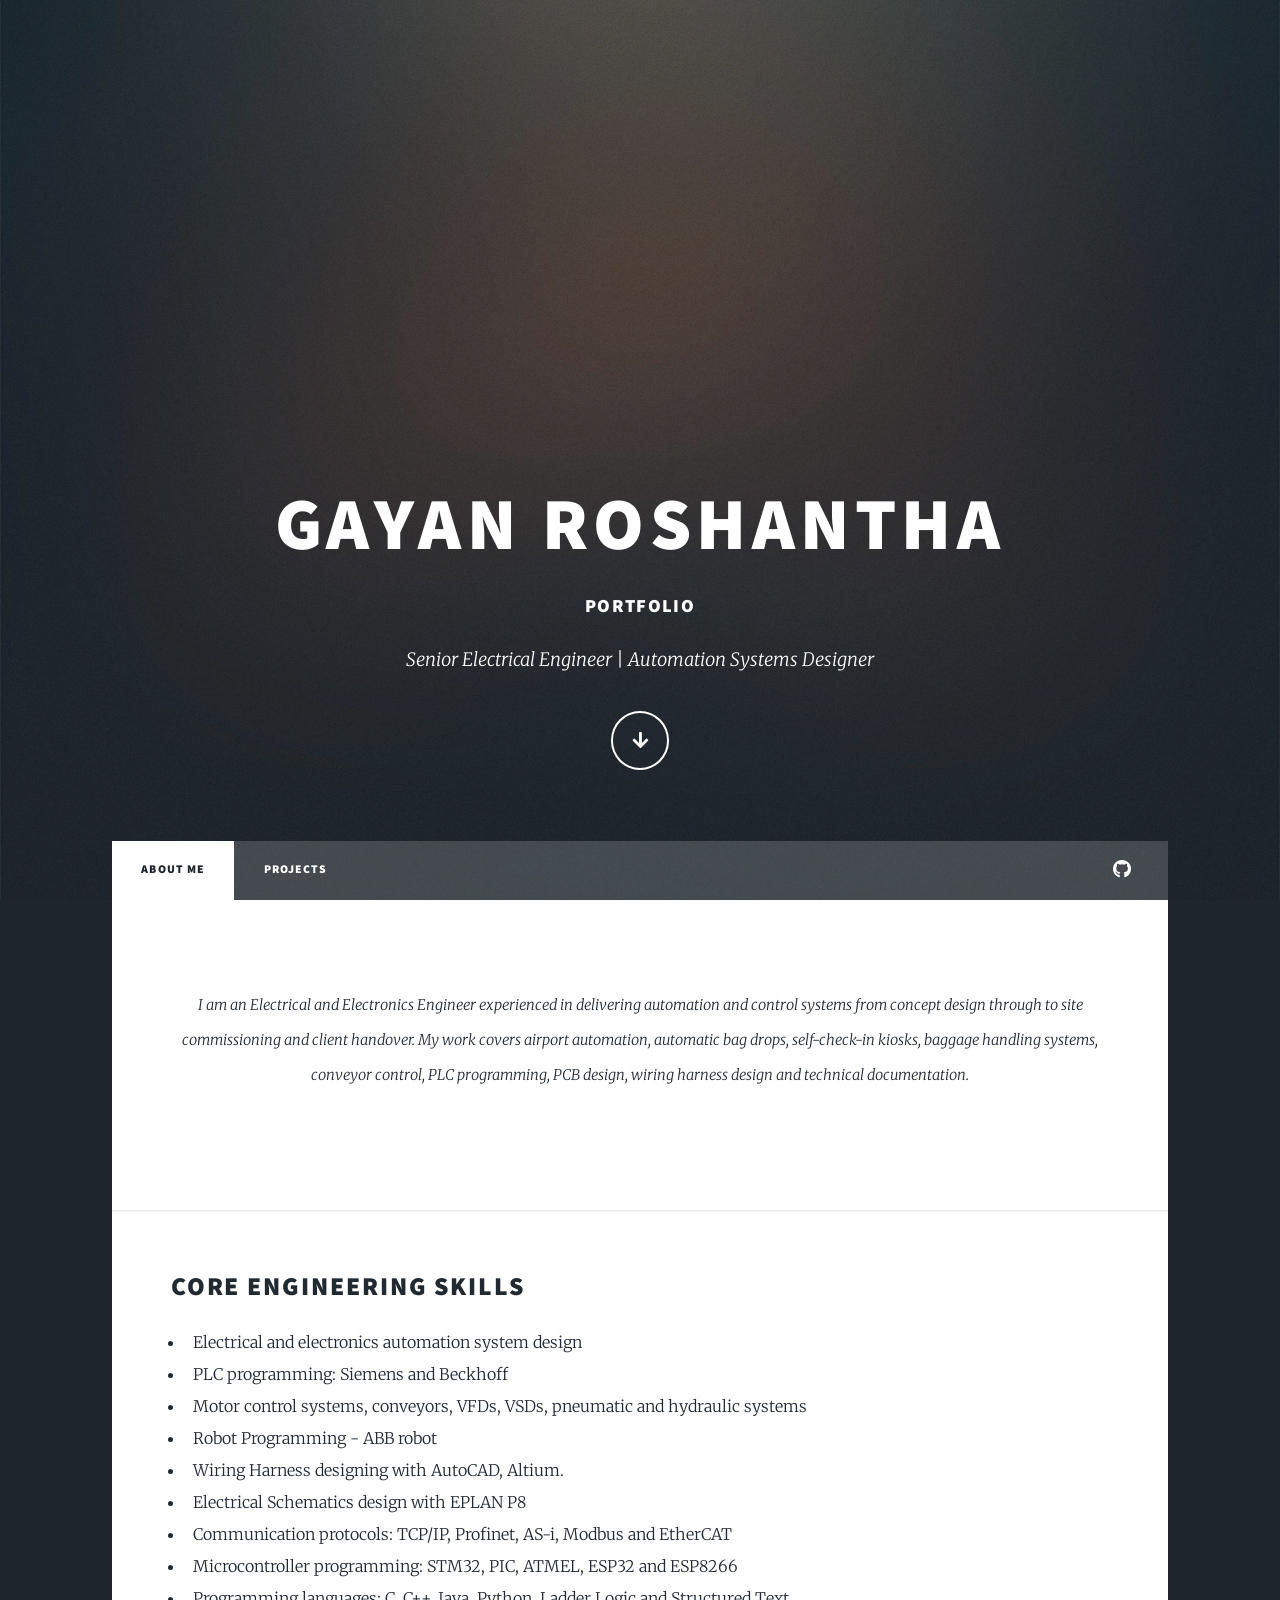
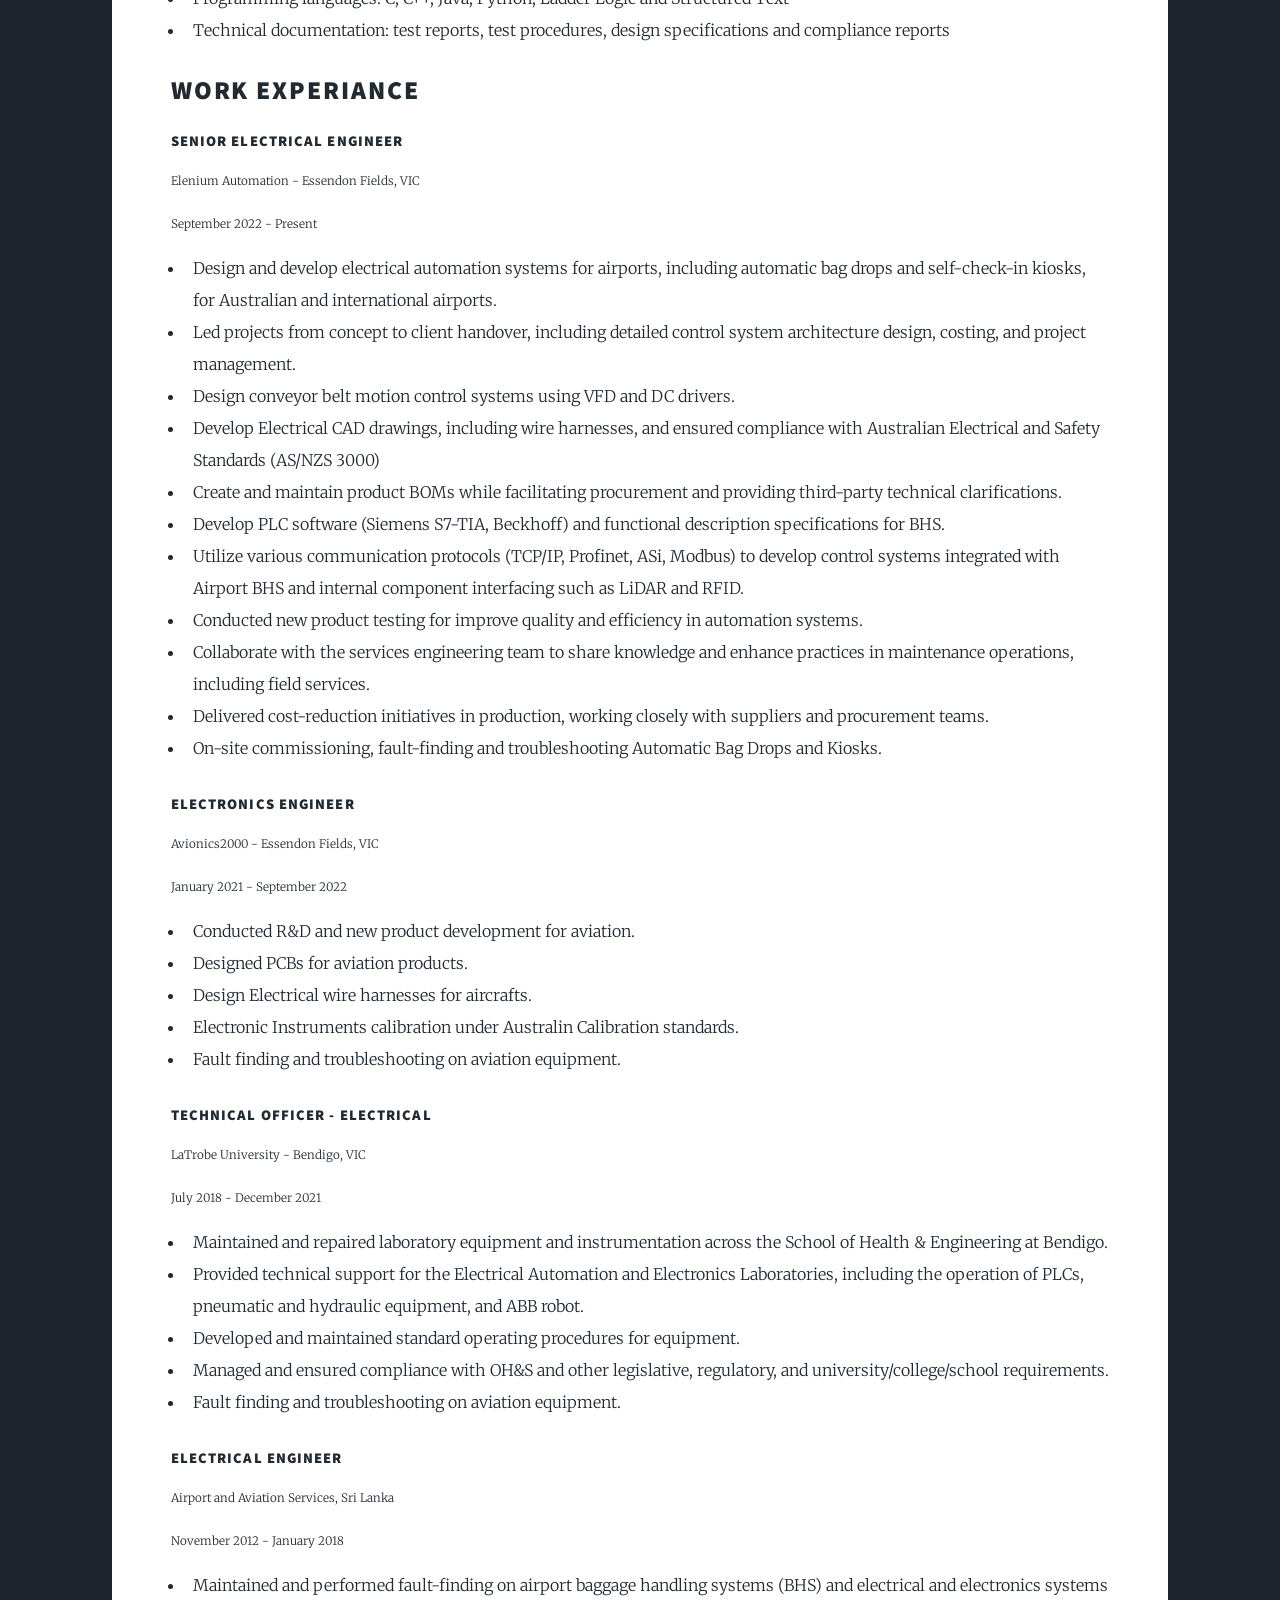
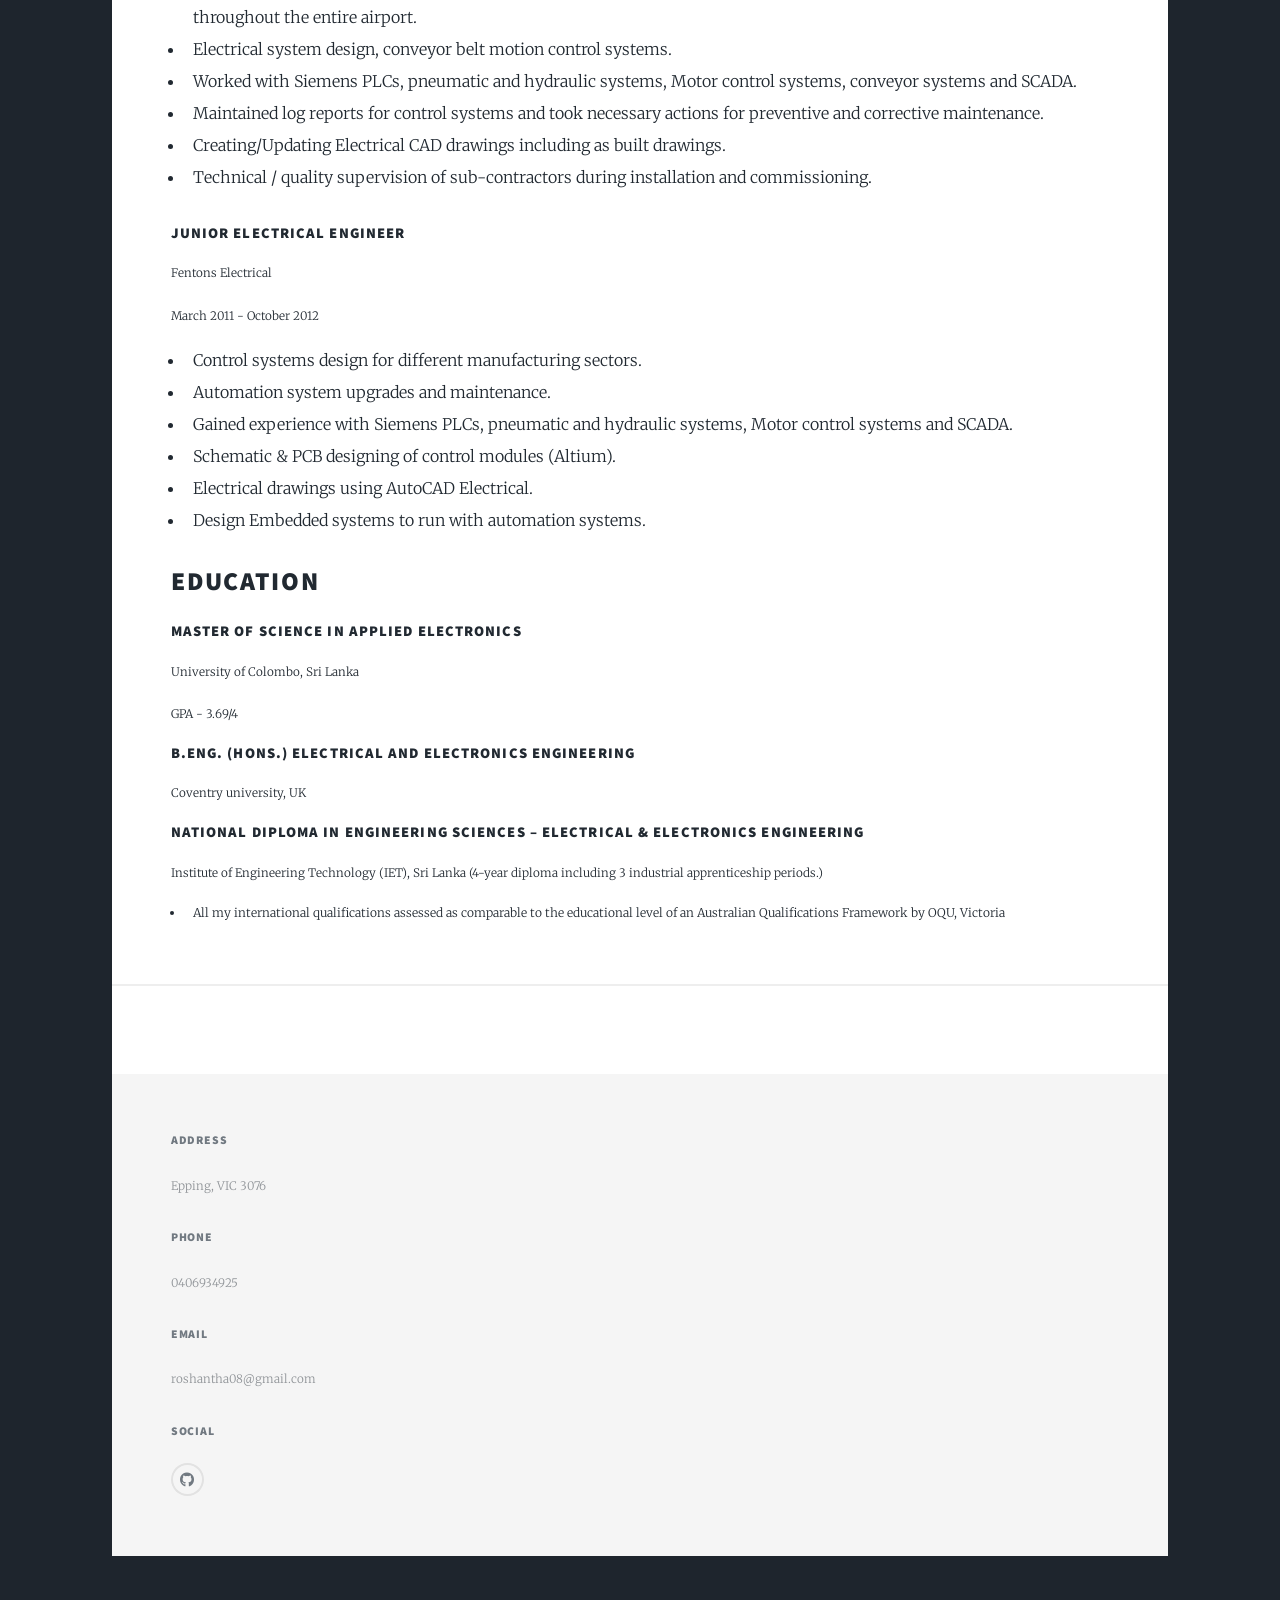
==== index.html @ f2b0acb2 "Update index.html" ====
<!DOCTYPE HTML>
<!--
	Massively by HTML5 UP
	html5up.net | @ajlkn
	Free for personal and commercial use under the CCA 3.0 license (html5up.net/license)
-->
<html>
	<head>
		<title>Gayan Roshantha - Profile</title>
		<meta charset="utf-8" />
		<meta name="viewport" content="width=device-width, initial-scale=1, user-scalable=no" />
		<link rel="stylesheet" href="assets/css/main.css" />
		<noscript><link rel="stylesheet" href="assets/css/noscript.css" /></noscript>
	</head>
	<body class="is-preload">

		<!-- Wrapper -->
			<div id="wrapper" class="fade-in">

				<!-- Intro -->
					<div id="intro">
						<h1>GAYAN ROSHANTHA<br /></h1>
						<h3>PORTFOLIO</h3>
						<p>Senior Electrical Engineer | Automation Systems Designer  </a></p>
						<ul class="actions">
							<li><a href="#header" class="button icon solid solo fa-arrow-down scrolly">Continue</a></li>
						</ul>
					</div>

				<!-- Header -->
					<header id="header">
						<a href="index.html" class="logo">PORTFOLIO</a>
					</header>

				<!-- Nav -->
					<nav id="nav">
						<ul class="links">
							<li class="active"><a href="index.html">ABOUT ME</a></li>
							<li><a href="projects.html">PROJECTS</a></li>
						</ul>
						<ul class="icons">
							<li><a href="#" class="icon brands fa-github"><span class="label">GitHub</span></a></li>
						</ul>
					</nav>

				<!-- Main -->
					<div id="main">

						<!-- Featured Post -->
							<article class="post featured">
								<header class="major">
									<p>I am an Electrical and Electronics Engineer experienced in delivering automation and control systems from concept design through to site commissioning and client handover. My work covers airport automation, automatic bag drops, self-check-in kiosks, baggage handling systems, conveyor control, PLC programming, PCB design, wiring harness design and technical documentation.
									</p>
								</header>
							</article>

						<!-- Posts -->
							<section class="main">
								<article>
									<header>
										<h2>Core Engineering Skills</h2>
									</header>
									<ul style="text-align: left; line-height: 2; font-size: 16px;">
										<li>Electrical and electronics automation system design</li>
										<li>PLC programming: Siemens and Beckhoff</li>
										<li>Motor control systems, conveyors, VFDs, VSDs, pneumatic and hydraulic systems</li>
										<li>Robot Programming - ABB robot</li>
										<li>Wiring Harness designing with AutoCAD, Altium.</li>
										<li>Electrical Schematics design with EPLAN P8</li>
										<li>Communication protocols: TCP/IP, Profinet, AS-i, Modbus and EtherCAT</li>
										<li>Microcontroller programming: STM32, PIC, ATMEL, ESP32 and ESP8266</li>
										<li>Programming languages: C, C++, Java, Python, Ladder Logic and Structured Text</li>
										<li>Technical documentation: test reports, test procedures, design specifications and compliance reports</li>
									</ul>
								</article>
								<header>
										<h2>Work Experiance<br />
										</a></h2>
								</header>
								<article>
									<header>
										<h4>Senior Electrical Engineer<br /></a></h4>
										<span class="date">Elenium Automation - Essendon Fields, VIC</span>
										<span class="date">September 2022 - Present</span>
									</header>
									<ul style="text-align: left; line-height: 2; font-size: 16px;">
										<li>Design and develop electrical automation systems for airports, including automatic bag drops and self-check-in kiosks, for Australian and international airports.</li>
										<li>Led projects from concept to client handover, including detailed control system architecture design, costing, and project management.</li>
										<li>Design conveyor belt motion control systems using VFD and DC drivers.</li>
										<li>Develop Electrical CAD drawings, including wire harnesses, and ensured compliance with Australian Electrical and Safety Standards (AS/NZS 3000)</li>
										<li>Create and maintain product BOMs while facilitating procurement and providing third-party technical clarifications.</li>
										<li>Develop PLC software (Siemens S7-TIA, Beckhoff) and functional description specifications for BHS.</li>
										<li>Utilize various communication protocols (TCP/IP, Profinet, ASi, Modbus) to develop control systems integrated with Airport BHS and internal component interfacing such as LiDAR and RFID.</li>
										<li>Conducted new product testing for improve quality and efficiency in automation systems.</li>
										<li>Collaborate with the services engineering team to share knowledge and enhance practices in maintenance operations, including field services.</li>
										<li>Delivered cost-reduction initiatives in production, working closely with suppliers and procurement teams.</li>
										<li>On-site commissioning, fault-finding and troubleshooting Automatic Bag Drops and Kiosks.</li>
									</ul>
								</article>
								<article>
									<header>
										<h4>Electronics Engineer<br /></a></h4>
										<span class="date">Avionics2000 - Essendon Fields, VIC</span>
										<span class="date">January 2021 - September 2022</span>
									</header>
									<ul style="text-align: left; line-height: 2; font-size: 16px;">
										<li>Conducted R&D and new product development for aviation.</li>
										<li>Designed PCBs for aviation products.</li>
										<li>Design Electrical wire harnesses for aircrafts.</li>
										<li>Electronic Instruments calibration under Australin Calibration standards.</li>
										<li>Fault finding and troubleshooting on aviation equipment.</li>
									</ul>
								</article>
								<article>
									<header>
										<h4>Technical Officer - Electrical<br /></a></h4>
										<span class="date">LaTrobe University - Bendigo, VIC</span>
										<span class="date">July 2018 - December 2021</span>
									</header>
									<ul style="text-align: left; line-height: 2; font-size: 16px;">
										<li>Maintained and repaired laboratory equipment and instrumentation across the School of Health & Engineering at Bendigo.</li>
										<li>Provided technical support for the Electrical Automation and Electronics Laboratories, including the operation of PLCs, pneumatic and hydraulic equipment, and ABB robot.</li>
										<li>Developed and maintained standard operating procedures for equipment.</li>
										<li>Managed and ensured compliance with OH&S and other legislative, regulatory, and university/college/school requirements.</li>
										<li>Fault finding and troubleshooting on aviation equipment.</li>
									</ul>
								</article>
								<article>
									<header>
										<h4>Electrical Engineer<br /></a></h4>
										<span class="date">Airport and Aviation Services, Sri Lanka</span>
										<span class="date">November 2012 - January 2018</span>
									</header>
									<ul style="text-align: left; line-height: 2; font-size: 16px;">
										<li>Maintained and performed fault-finding on airport baggage handling systems (BHS) and electrical and electronics systems throughout the entire airport.</li>
										<li>Electrical system design, conveyor belt motion control systems.</li>
										<li>Worked with Siemens PLCs, pneumatic and hydraulic systems, Motor control systems, conveyor systems and SCADA.</li>
										<li>Maintained log reports for control systems and took necessary actions for preventive and corrective maintenance.</li>
										<li>Creating/Updating Electrical CAD drawings including as built drawings.</li>
										<li>Technical / quality supervision of sub-contractors during installation and commissioning.</li>
									</ul>
								</article>
								<article>
									<header>
										<h4>Junior Electrical Engineer<br /></a></h4>
										<span class="date">Fentons Electrical</span>
										<span class="date">March 2011 - October 2012</span>
									</header>
									<ul style="text-align: left; line-height: 2; font-size: 16px;">
										<li>Control systems design for different manufacturing sectors.</li>
										<li>Automation system upgrades and maintenance.</li>
										<li>Gained experience with Siemens PLCs, pneumatic and hydraulic systems, Motor control systems and SCADA.</li>
										<li>Schematic & PCB designing of control modules (Altium).</li>
										<li>Electrical drawings using AutoCAD Electrical.</li>
										<li>Design Embedded systems to run with automation systems.</li>
									</ul>
								</article>
								<header>
										<h2>EDUCATION</h2>
								</header>
								<article>
									<header>
										<h4>Master of Science in Applied Electronics</h4>
										<span class="date">University of Colombo, Sri Lanka</span>
										<span class="date">GPA - 3.69/4</span>
									</header>
									<header>
										<h4>B.Eng. (Hons.) Electrical and Electronics Engineering</h4>
										<span class="date">Coventry university, UK</span>
									</header>
									<header>
										<h4>National Diploma in Engineering Sciences – Electrical & Electronics Engineering</h4>
										<span class="date">Institute of Engineering Technology (IET), Sri Lanka (4-year diploma including 3 industrial apprenticeship periods.)</span>
									</header>
									<ul style="text-align: left; line-height: 2; font-size: 12px;">
										<li>All my international qualifications assessed as comparable to the educational level of an Australian Qualifications Framework by OQU, Victoria</li>
									</ul>
							</section>

						<!-- Footer -->
							<footer>
							</footer>

					</div>

				<!-- Footer -->
					<footer id="footer">
						<section>
							<section>
								<h3>Address</h3>
								<p>Epping, VIC 3076</p>
							</section>
							<section>
								<h3>Phone</h3>
								<p>0406934925</a></p>
							</section>
							<section>
								<h3>Email</h3>
								<p>roshantha08@gmail.com</a></p>
							</section>
							<section>
								<h3>Social</h3>
								<ul class="icons alt">
									<li><a href="#" class="icon brands alt fa-github"><span class="label">GitHub</span></a></li>
								</ul>
							</section>
						</section>
					</footer>

				<!-- Copyright -->
					<div id="copyright">
						
					</div>

			</div>

		<!-- Scripts -->
			<script src="assets/js/jquery.min.js"></script>
			<script src="assets/js/jquery.scrollex.min.js"></script>
			<script src="assets/js/jquery.scrolly.min.js"></script>
			<script src="assets/js/browser.min.js"></script>
			<script src="assets/js/breakpoints.min.js"></script>
			<script src="assets/js/util.js"></script>
			<script src="assets/js/main.js"></script>

	</body>

</html>
---- assets/css/main.css ----
@import url(fontawesome-all.min.css);
@import url("https://fonts.googleapis.com/css?family=Merriweather:300,700,300italic,700italic|Source+Sans+Pro:900");

/*
	Massively by HTML5 UP
	html5up.net | @ajlkn
	Free for personal and commercial use under the CCA 3.0 license (html5up.net/license)
*/

html, body, div, span, applet, object,
iframe, h1, h2, h3, h4, h5, h6, p, blockquote,
pre, a, abbr, acronym, address, big, cite,
code, del, dfn, em, img, ins, kbd, q, s, samp,
small, strike, strong, sub, sup, tt, var, b,
u, i, center, dl, dt, dd, ol, ul, li, fieldset,
form, label, legend, table, caption, tbody,
tfoot, thead, tr, th, td, article, aside,
canvas, details, embed, figure, figcaption,
footer, header, hgroup, menu, nav, output, ruby,
section, summary, time, mark, audio, video {
	margin: 0;
	padding: 0;
	border: 0;
	font-size: 100%;
	font: inherit;
	vertical-align: baseline;}

article, aside, details, figcaption, figure,
footer, header, hgroup, menu, nav, section {
	display: block;}

body {
	line-height: 1;
}

ol, ul {
	list-style: none;
}

blockquote, q {
	quotes: none;
}

	blockquote:before, blockquote:after, q:before, q:after {
		content: '';
		content: none;
	}

table {
	border-collapse: collapse;
	border-spacing: 0;
}

body {
	-webkit-text-size-adjust: none;
}

mark {
	background-color: transparent;
	color: inherit;
}

input::-moz-focus-inner {
	border: 0;
	padding: 0;
}

input, select, textarea {
	-moz-appearance: none;
	-webkit-appearance: none;
	-ms-appearance: none;
	appearance: none;
}

/* Basic */

	@-ms-viewport {
		width: device-width;
	}

	body {
		-ms-overflow-style: scrollbar;
	}

	@media screen and (max-width: 480px) {

		html, body {
			min-width: 320px;
		}

	}

	html {
		box-sizing: border-box;
	}

	*, *:before, *:after {
		box-sizing: inherit;
	}

	body {
		background-color: #1e252d;
	}

		body.is-preload *, body.is-preload *:before, body.is-preload *:after {
			-moz-animation: none !important;
			-webkit-animation: none !important;
			-ms-animation: none !important;
			animation: none !important;
			-moz-transition: none !important;
			-webkit-transition: none !important;
			-ms-transition: none !important;
			transition: none !important;
		}

/* Type */

	html {
		font-size: 16pt;
	}

		@media screen and (max-width: 1680px) {

			html {
				font-size: 12pt;
			}

		}

		@media screen and (max-width: 1280px) {

			html {
				font-size: 11pt;
			}

		}

		@media screen and (max-width: 360px) {

			html {
				font-size: 10pt;
			}

		}

	body {
		color: #212931;
	}

	body, input, select, textarea {
		font-family: "Merriweather", Georgia, serif;
		font-weight: 300;
		font-size: 1rem;
		line-height: 2.375;
	}

	a {
		-moz-transition: color 0.2s ease-in-out, background-color 0.2s ease-in-out, border-color 0.2s ease-in-out, box-shadow 0.2s ease-in-out;
		-webkit-transition: color 0.2s ease-in-out, background-color 0.2s ease-in-out, border-color 0.2s ease-in-out, box-shadow 0.2s ease-in-out;
		-ms-transition: color 0.2s ease-in-out, background-color 0.2s ease-in-out, border-color 0.2s ease-in-out, box-shadow 0.2s ease-in-out;
		transition: color 0.2s ease-in-out, background-color 0.2s ease-in-out, border-color 0.2s ease-in-out, box-shadow 0.2s ease-in-out;
		border-bottom: dotted 1px;
		text-decoration: none;
	}

		a:hover {
			border-bottom-color: transparent;
		}

	strong, b {
		font-weight: 600;
	}

	em, i {
		font-style: italic;
	}

	p {
		text-align: justify;
		margin: 0 0 2rem 0;
	}

	h1, h2, h3, h4, h5, h6 {
		font-family: "Source Sans Pro", Helvetica, sans-serif;
		font-weight: 900;
		line-height: 1.5;
		letter-spacing: 0.075em;
		text-transform: uppercase;
		margin: 0 0 1rem 0;
	}

		h1 a, h2 a, h3 a, h4 a, h5 a, h6 a {
			border-bottom: 0;
			color: inherit;
			text-decoration: none;
		}

	h1 {
		font-size: 4rem;
		line-height: 1.1;
		margin: 0 0 2rem 0;
	}

	h2 {
		font-size: 1.75rem;
		line-height: 1.3;
		margin: 0 0 1.5rem 0;
	}

	h3 {
		font-size: 1.25rem;
		margin: 0 0 1.5rem 0;
	}

	h4 {
		font-size: 1rem;
	}

	h5 {
		font-size: 0.9rem;
	}

	h6 {
		font-size: 0.8rem;
	}

	sub {
		font-size: 0.8rem;
		position: relative;
		top: 0.5rem;
	}

	sup {
		font-size: 0.8rem;
		position: relative;
		top: -0.5rem;
	}

	blockquote {
		border-left: solid 4px;
		font-style: italic;
		margin: 0 0 2rem 0;
		padding: 0.5rem 0 0.5rem 2rem;
	}

	code {
		border: solid 2px;
		font-family: "Courier New", monospace;
		font-size: 0.9rem;
		margin: 0 0.25rem;
		padding: 0.25rem 0.65rem;
	}

	pre {
		-webkit-overflow-scrolling: touch;
		font-family: "Courier New", monospace;
		font-size: 0.9rem;
		margin: 0 0 2rem 0;
	}

		pre code {
			display: block;
			line-height: 1.75;
			padding: 1rem 1.5rem;
			overflow-x: auto;
		}

	hr {
		border: 0;
		border-bottom: solid 2px;
		margin: 3rem 0;
	}

		hr.major {
			margin: 5rem 0;
		}

	.align-left {
		text-align: left;
	}

	.align-center {
		text-align: center;
	}

	.align-right {
		text-align: right;
	}

	input, select, textarea {
		color: #212931;
	}

	a {
		color: #212931;
		border-bottom-color: rgba(33, 41, 49, 0.5);
	}

		a:hover {
			border-bottom-color: transparent;
			color: #18bfef !important;
		}

	strong, b {
		color: #212931;
	}

	h1, h2, h3, h4, h5, h6 {
		color: #212931;
	}

	blockquote {
		border-left-color: #eeeeee;
	}

	code {
		background: rgba(220, 220, 220, 0.25);
		border-color: #eeeeee;
	}

	hr {
		border-bottom-color: #eeeeee;
	}

/* Row */

	.row {
		display: flex;
		flex-wrap: wrap;
		box-sizing: border-box;
		align-items: stretch;
	}

		.row > * {
			box-sizing: border-box;
		}

		.row.gtr-uniform > * > :last-child {
			margin-bottom: 0;
		}

		.row.aln-left {
			justify-content: flex-start;
		}

		.row.aln-center {
			justify-content: center;
		}

		.row.aln-right {
			justify-content: flex-end;
		}

		.row.aln-top {
			align-items: flex-start;
		}

		.row.aln-middle {
			align-items: center;
		}

		.row.aln-bottom {
			align-items: flex-end;
		}

		.row > .imp {
			order: -1;
		}

		.row > .col-1 {
			width: 8.33333%;
		}

		.row > .off-1 {
			margin-left: 8.33333%;
		}

		.row > .col-2 {
			width: 16.66667%;
		}

		.row > .off-2 {
			margin-left: 16.66667%;
		}

		.row > .col-3 {
			width: 25%;
		}

		.row > .off-3 {
			margin-left: 25%;
		}

		.row > .col-4 {
			width: 33.33333%;
		}

		.row > .off-4 {
			margin-left: 33.33333%;
		}

		.row > .col-5 {
			width: 41.66667%;
		}

		.row > .off-5 {
			margin-left: 41.66667%;
		}

		.row > .col-6 {
			width: 50%;
		}

		.row > .off-6 {
			margin-left: 50%;
		}

		.row > .col-7 {
			width: 58.33333%;
		}

		.row > .off-7 {
			margin-left: 58.33333%;
		}

		.row > .col-8 {
			width: 66.66667%;
		}

		.row > .off-8 {
			margin-left: 66.66667%;
		}

		.row > .col-9 {
			width: 75%;
		}

		.row > .off-9 {
			margin-left: 75%;
		}

		.row > .col-10 {
			width: 83.33333%;
		}

		.row > .off-10 {
			margin-left: 83.33333%;
		}

		.row > .col-11 {
			width: 91.66667%;
		}

		.row > .off-11 {
			margin-left: 91.66667%;
		}

		.row > .col-12 {
			width: 100%;
		}

		.row > .off-12 {
			margin-left: 100%;
		}

		.row.gtr-0 {
			margin-top: 0;
			margin-left: 0rem;
		}

			.row.gtr-0 > * {
				padding: 0 0 0 0rem;
			}

			.row.gtr-0.gtr-uniform {
				margin-top: 0rem;
			}

				.row.gtr-0.gtr-uniform > * {
					padding-top: 0rem;
				}

		.row.gtr-25 {
			margin-top: 0;
			margin-left: -0.375rem;
		}

			.row.gtr-25 > * {
				padding: 0 0 0 0.375rem;
			}

			.row.gtr-25.gtr-uniform {
				margin-top: -0.375rem;
			}

				.row.gtr-25.gtr-uniform > * {
					padding-top: 0.375rem;
				}

		.row.gtr-50 {
			margin-top: 0;
			margin-left: -0.75rem;
		}

			.row.gtr-50 > * {
				padding: 0 0 0 0.75rem;
			}

			.row.gtr-50.gtr-uniform {
				margin-top: -0.75rem;
			}

				.row.gtr-50.gtr-uniform > * {
					padding-top: 0.75rem;
				}

		.row {
			margin-top: 0;
			margin-left: -1.5rem;
		}

			.row > * {
				padding: 0 0 0 1.5rem;
			}

			.row.gtr-uniform {
				margin-top: -1.5rem;
			}

				.row.gtr-uniform > * {
					padding-top: 1.5rem;
				}

		.row.gtr-150 {
			margin-top: 0;
			margin-left: -2.25rem;
		}

			.row.gtr-150 > * {
				padding: 0 0 0 2.25rem;
			}

			.row.gtr-150.gtr-uniform {
				margin-top: -2.25rem;
			}

				.row.gtr-150.gtr-uniform > * {
					padding-top: 2.25rem;
				}

		.row.gtr-200 {
			margin-top: 0;
			margin-left: -3rem;
		}

			.row.gtr-200 > * {
				padding: 0 0 0 3rem;
			}

			.row.gtr-200.gtr-uniform {
				margin-top: -3rem;
			}

				.row.gtr-200.gtr-uniform > * {
					padding-top: 3rem;
				}

		@media screen and (max-width: 1680px) {

			.row {
				display: flex;
				flex-wrap: wrap;
				box-sizing: border-box;
				align-items: stretch;
			}

				.row > * {
					box-sizing: border-box;
				}

				.row.gtr-uniform > * > :last-child {
					margin-bottom: 0;
				}

				.row.aln-left {
					justify-content: flex-start;
				}

				.row.aln-center {
					justify-content: center;
				}

				.row.aln-right {
					justify-content: flex-end;
				}

				.row.aln-top {
					align-items: flex-start;
				}

				.row.aln-middle {
					align-items: center;
				}

				.row.aln-bottom {
					align-items: flex-end;
				}

				.row > .imp-xlarge {
					order: -1;
				}

				.row > .col-1-xlarge {
					width: 8.33333%;
				}

				.row > .off-1-xlarge {
					margin-left: 8.33333%;
				}

				.row > .col-2-xlarge {
					width: 16.66667%;
				}

				.row > .off-2-xlarge {
					margin-left: 16.66667%;
				}

				.row > .col-3-xlarge {
					width: 25%;
				}

				.row > .off-3-xlarge {
					margin-left: 25%;
				}

				.row > .col-4-xlarge {
					width: 33.33333%;
				}

				.row > .off-4-xlarge {
					margin-left: 33.33333%;
				}

				.row > .col-5-xlarge {
					width: 41.66667%;
				}

				.row > .off-5-xlarge {
					margin-left: 41.66667%;
				}

				.row > .col-6-xlarge {
					width: 50%;
				}

				.row > .off-6-xlarge {
					margin-left: 50%;
				}

				.row > .col-7-xlarge {
					width: 58.33333%;
				}

				.row > .off-7-xlarge {
					margin-left: 58.33333%;
				}

				.row > .col-8-xlarge {
					width: 66.66667%;
				}

				.row > .off-8-xlarge {
					margin-left: 66.66667%;
				}

				.row > .col-9-xlarge {
					width: 75%;
				}

				.row > .off-9-xlarge {
					margin-left: 75%;
				}

				.row > .col-10-xlarge {
					width: 83.33333%;
				}

				.row > .off-10-xlarge {
					margin-left: 83.33333%;
				}

				.row > .col-11-xlarge {
					width: 91.66667%;
				}

				.row > .off-11-xlarge {
					margin-left: 91.66667%;
				}

				.row > .col-12-xlarge {
					width: 100%;
				}

				.row > .off-12-xlarge {
					margin-left: 100%;
				}

				.row.gtr-0 {
					margin-top: 0;
					margin-left: 0rem;
				}

					.row.gtr-0 > * {
						padding: 0 0 0 0rem;
					}

					.row.gtr-0.gtr-uniform {
						margin-top: 0rem;
					}

						.row.gtr-0.gtr-uniform > * {
							padding-top: 0rem;
						}

				.row.gtr-25 {
					margin-top: 0;
					margin-left: -0.375rem;
				}

					.row.gtr-25 > * {
						padding: 0 0 0 0.375rem;
					}

					.row.gtr-25.gtr-uniform {
						margin-top: -0.375rem;
					}

						.row.gtr-25.gtr-uniform > * {
							padding-top: 0.375rem;
						}

				.row.gtr-50 {
					margin-top: 0;
					margin-left: -0.75rem;
				}

					.row.gtr-50 > * {
						padding: 0 0 0 0.75rem;
					}

					.row.gtr-50.gtr-uniform {
						margin-top: -0.75rem;
					}

						.row.gtr-50.gtr-uniform > * {
							padding-top: 0.75rem;
						}

				.row {
					margin-top: 0;
					margin-left: -1.5rem;
				}

					.row > * {
						padding: 0 0 0 1.5rem;
					}

					.row.gtr-uniform {
						margin-top: -1.5rem;
					}

						.row.gtr-uniform > * {
							padding-top: 1.5rem;
						}

				.row.gtr-150 {
					margin-top: 0;
					margin-left: -2.25rem;
				}

					.row.gtr-150 > * {
						padding: 0 0 0 2.25rem;
					}

					.row.gtr-150.gtr-uniform {
						margin-top: -2.25rem;
					}

						.row.gtr-150.gtr-uniform > * {
							padding-top: 2.25rem;
						}

				.row.gtr-200 {
					margin-top: 0;
					margin-left: -3rem;
				}

					.row.gtr-200 > * {
						padding: 0 0 0 3rem;
					}

					.row.gtr-200.gtr-uniform {
						margin-top: -3rem;
					}

						.row.gtr-200.gtr-uniform > * {
							padding-top: 3rem;
						}

		}

		@media screen and (max-width: 1280px) {

			.row {
				display: flex;
				flex-wrap: wrap;
				box-sizing: border-box;
				align-items: stretch;
			}

				.row > * {
					box-sizing: border-box;
				}

				.row.gtr-uniform > * > :last-child {
					margin-bottom: 0;
				}

				.row.aln-left {
					justify-content: flex-start;
				}

				.row.aln-center {
					justify-content: center;
				}

				.row.aln-right {
					justify-content: flex-end;
				}

				.row.aln-top {
					align-items: flex-start;
				}

				.row.aln-middle {
					align-items: center;
				}

				.row.aln-bottom {
					align-items: flex-end;
				}

				.row > .imp-large {
					order: -1;
				}

				.row > .col-1-large {
					width: 8.33333%;
				}

				.row > .off-1-large {
					margin-left: 8.33333%;
				}

				.row > .col-2-large {
					width: 16.66667%;
				}

				.row > .off-2-large {
					margin-left: 16.66667%;
				}

				.row > .col-3-large {
					width: 25%;
				}

				.row > .off-3-large {
					margin-left: 25%;
				}

				.row > .col-4-large {
					width: 33.33333%;
				}

				.row > .off-4-large {
					margin-left: 33.33333%;
				}

				.row > .col-5-large {
					width: 41.66667%;
				}

				.row > .off-5-large {
					margin-left: 41.66667%;
				}

				.row > .col-6-large {
					width: 50%;
				}

				.row > .off-6-large {
					margin-left: 50%;
				}

				.row > .col-7-large {
					width: 58.33333%;
				}

				.row > .off-7-large {
					margin-left: 58.33333%;
				}

				.row > .col-8-large {
					width: 66.66667%;
				}

				.row > .off-8-large {
					margin-left: 66.66667%;
				}

				.row > .col-9-large {
					width: 75%;
				}

				.row > .off-9-large {
					margin-left: 75%;
				}

				.row > .col-10-large {
					width: 83.33333%;
				}

				.row > .off-10-large {
					margin-left: 83.33333%;
				}

				.row > .col-11-large {
					width: 91.66667%;
				}

				.row > .off-11-large {
					margin-left: 91.66667%;
				}

				.row > .col-12-large {
					width: 100%;
				}

				.row > .off-12-large {
					margin-left: 100%;
				}

				.row.gtr-0 {
					margin-top: 0;
					margin-left: 0rem;
				}

					.row.gtr-0 > * {
						padding: 0 0 0 0rem;
					}

					.row.gtr-0.gtr-uniform {
						margin-top: 0rem;
					}

						.row.gtr-0.gtr-uniform > * {
							padding-top: 0rem;
						}

				.row.gtr-25 {
					margin-top: 0;
					margin-left: -0.375rem;
				}

					.row.gtr-25 > * {
						padding: 0 0 0 0.375rem;
					}

					.row.gtr-25.gtr-uniform {
						margin-top: -0.375rem;
					}

						.row.gtr-25.gtr-uniform > * {
							padding-top: 0.375rem;
						}

				.row.gtr-50 {
					margin-top: 0;
					margin-left: -0.75rem;
				}

					.row.gtr-50 > * {
						padding: 0 0 0 0.75rem;
					}

					.row.gtr-50.gtr-uniform {
						margin-top: -0.75rem;
					}

						.row.gtr-50.gtr-uniform > * {
							padding-top: 0.75rem;
						}

				.row {
					margin-top: 0;
					margin-left: -1.5rem;
				}

					.row > * {
						padding: 0 0 0 1.5rem;
					}

					.row.gtr-uniform {
						margin-top: -1.5rem;
					}

						.row.gtr-uniform > * {
							padding-top: 1.5rem;
						}

				.row.gtr-150 {
					margin-top: 0;
					margin-left: -2.25rem;
				}

					.row.gtr-150 > * {
						padding: 0 0 0 2.25rem;
					}

					.row.gtr-150.gtr-uniform {
						margin-top: -2.25rem;
					}

						.row.gtr-150.gtr-uniform > * {
							padding-top: 2.25rem;
						}

				.row.gtr-200 {
					margin-top: 0;
					margin-left: -3rem;
				}

					.row.gtr-200 > * {
						padding: 0 0 0 3rem;
					}

					.row.gtr-200.gtr-uniform {
						margin-top: -3rem;
					}

						.row.gtr-200.gtr-uniform > * {
							padding-top: 3rem;
						}

		}

		@media screen and (max-width: 980px) {

			.row {
				display: flex;
				flex-wrap: wrap;
				box-sizing: border-box;
				align-items: stretch;
			}

				.row > * {
					box-sizing: border-box;
				}

				.row.gtr-uniform > * > :last-child {
					margin-bottom: 0;
				}

				.row.aln-left {
					justify-content: flex-start;
				}

				.row.aln-center {
					justify-content: center;
				}

				.row.aln-right {
					justify-content: flex-end;
				}

				.row.aln-top {
					align-items: flex-start;
				}

				.row.aln-middle {
					align-items: center;
				}

				.row.aln-bottom {
					align-items: flex-end;
				}

				.row > .imp-medium {
					order: -1;
				}

				.row > .col-1-medium {
					width: 8.33333%;
				}

				.row > .off-1-medium {
					margin-left: 8.33333%;
				}

				.row > .col-2-medium {
					width: 16.66667%;
				}

				.row > .off-2-medium {
					margin-left: 16.66667%;
				}

				.row > .col-3-medium {
					width: 25%;
				}

				.row > .off-3-medium {
					margin-left: 25%;
				}

				.row > .col-4-medium {
					width: 33.33333%;
				}

				.row > .off-4-medium {
					margin-left: 33.33333%;
				}

				.row > .col-5-medium {
					width: 41.66667%;
				}

				.row > .off-5-medium {
					margin-left: 41.66667%;
				}

				.row > .col-6-medium {
					width: 50%;
				}

				.row > .off-6-medium {
					margin-left: 50%;
				}

				.row > .col-7-medium {
					width: 58.33333%;
				}

				.row > .off-7-medium {
					margin-left: 58.33333%;
				}

				.row > .col-8-medium {
					width: 66.66667%;
				}

				.row > .off-8-medium {
					margin-left: 66.66667%;
				}

				.row > .col-9-medium {
					width: 75%;
				}

				.row > .off-9-medium {
					margin-left: 75%;
				}

				.row > .col-10-medium {
					width: 83.33333%;
				}

				.row > .off-10-medium {
					margin-left: 83.33333%;
				}

				.row > .col-11-medium {
					width: 91.66667%;
				}

				.row > .off-11-medium {
					margin-left: 91.66667%;
				}

				.row > .col-12-medium {
					width: 100%;
				}

				.row > .off-12-medium {
					margin-left: 100%;
				}

				.row.gtr-0 {
					margin-top: 0;
					margin-left: 0rem;
				}

					.row.gtr-0 > * {
						padding: 0 0 0 0rem;
					}

					.row.gtr-0.gtr-uniform {
						margin-top: 0rem;
					}

						.row.gtr-0.gtr-uniform > * {
							padding-top: 0rem;
						}

				.row.gtr-25 {
					margin-top: 0;
					margin-left: -0.375rem;
				}

					.row.gtr-25 > * {
						padding: 0 0 0 0.375rem;
					}

					.row.gtr-25.gtr-uniform {
						margin-top: -0.375rem;
					}

						.row.gtr-25.gtr-uniform > * {
							padding-top: 0.375rem;
						}

				.row.gtr-50 {
					margin-top: 0;
					margin-left: -0.75rem;
				}

					.row.gtr-50 > * {
						padding: 0 0 0 0.75rem;
					}

					.row.gtr-50.gtr-uniform {
						margin-top: -0.75rem;
					}

						.row.gtr-50.gtr-uniform > * {
							padding-top: 0.75rem;
						}

				.row {
					margin-top: 0;
					margin-left: -1.5rem;
				}

					.row > * {
						padding: 0 0 0 1.5rem;
					}

					.row.gtr-uniform {
						margin-top: -1.5rem;
					}

						.row.gtr-uniform > * {
							padding-top: 1.5rem;
						}

				.row.gtr-150 {
					margin-top: 0;
					margin-left: -2.25rem;
				}

					.row.gtr-150 > * {
						padding: 0 0 0 2.25rem;
					}

					.row.gtr-150.gtr-uniform {
						margin-top: -2.25rem;
					}

						.row.gtr-150.gtr-uniform > * {
							padding-top: 2.25rem;
						}

				.row.gtr-200 {
					margin-top: 0;
					margin-left: -3rem;
				}

					.row.gtr-200 > * {
						padding: 0 0 0 3rem;
					}

					.row.gtr-200.gtr-uniform {
						margin-top: -3rem;
					}

						.row.gtr-200.gtr-uniform > * {
							padding-top: 3rem;
						}

		}

		@media screen and (max-width: 736px) {

			.row {
				display: flex;
				flex-wrap: wrap;
				box-sizing: border-box;
				align-items: stretch;
			}

				.row > * {
					box-sizing: border-box;
				}

				.row.gtr-uniform > * > :last-child {
					margin-bottom: 0;
				}

				.row.aln-left {
					justify-content: flex-start;
				}

				.row.aln-center {
					justify-content: center;
				}

				.row.aln-right {
					justify-content: flex-end;
				}

				.row.aln-top {
					align-items: flex-start;
				}

				.row.aln-middle {
					align-items: center;
				}

				.row.aln-bottom {
					align-items: flex-end;
				}

				.row > .imp-small {
					order: -1;
				}

				.row > .col-1-small {
					width: 8.33333%;
				}

				.row > .off-1-small {
					margin-left: 8.33333%;
				}

				.row > .col-2-small {
					width: 16.66667%;
				}

				.row > .off-2-small {
					margin-left: 16.66667%;
				}

				.row > .col-3-small {
					width: 25%;
				}

				.row > .off-3-small {
					margin-left: 25%;
				}

				.row > .col-4-small {
					width: 33.33333%;
				}

				.row > .off-4-small {
					margin-left: 33.33333%;
				}

				.row > .col-5-small {
					width: 41.66667%;
				}

				.row > .off-5-small {
					margin-left: 41.66667%;
				}

				.row > .col-6-small {
					width: 50%;
				}

				.row > .off-6-small {
					margin-left: 50%;
				}

				.row > .col-7-small {
					width: 58.33333%;
				}

				.row > .off-7-small {
					margin-left: 58.33333%;
				}

				.row > .col-8-small {
					width: 66.66667%;
				}

				.row > .off-8-small {
					margin-left: 66.66667%;
				}

				.row > .col-9-small {
					width: 75%;
				}

				.row > .off-9-small {
					margin-left: 75%;
				}

				.row > .col-10-small {
					width: 83.33333%;
				}

				.row > .off-10-small {
					margin-left: 83.33333%;
				}

				.row > .col-11-small {
					width: 91.66667%;
				}

				.row > .off-11-small {
					margin-left: 91.66667%;
				}

				.row > .col-12-small {
					width: 100%;
				}

				.row > .off-12-small {
					margin-left: 100%;
				}

				.row.gtr-0 {
					margin-top: 0;
					margin-left: 0rem;
				}

					.row.gtr-0 > * {
						padding: 0 0 0 0rem;
					}

					.row.gtr-0.gtr-uniform {
						margin-top: 0rem;
					}

						.row.gtr-0.gtr-uniform > * {
							padding-top: 0rem;
						}

				.row.gtr-25 {
					margin-top: 0;
					margin-left: -0.375rem;
				}

					.row.gtr-25 > * {
						padding: 0 0 0 0.375rem;
					}

					.row.gtr-25.gtr-uniform {
						margin-top: -0.375rem;
					}

						.row.gtr-25.gtr-uniform > * {
							padding-top: 0.375rem;
						}

				.row.gtr-50 {
					margin-top: 0;
					margin-left: -0.75rem;
				}

					.row.gtr-50 > * {
						padding: 0 0 0 0.75rem;
					}

					.row.gtr-50.gtr-uniform {
						margin-top: -0.75rem;
					}

						.row.gtr-50.gtr-uniform > * {
							padding-top: 0.75rem;
						}

				.row {
					margin-top: 0;
					margin-left: -1.5rem;
				}

					.row > * {
						padding: 0 0 0 1.5rem;
					}

					.row.gtr-uniform {
						margin-top: -1.5rem;
					}

						.row.gtr-uniform > * {
							padding-top: 1.5rem;
						}

				.row.gtr-150 {
					margin-top: 0;
					margin-left: -2.25rem;
				}

					.row.gtr-150 > * {
						padding: 0 0 0 2.25rem;
					}

					.row.gtr-150.gtr-uniform {
						margin-top: -2.25rem;
					}

						.row.gtr-150.gtr-uniform > * {
							padding-top: 2.25rem;
						}

				.row.gtr-200 {
					margin-top: 0;
					margin-left: -3rem;
				}

					.row.gtr-200 > * {
						padding: 0 0 0 3rem;
					}

					.row.gtr-200.gtr-uniform {
						margin-top: -3rem;
					}

						.row.gtr-200.gtr-uniform > * {
							padding-top: 3rem;
						}

		}

		@media screen and (max-width: 480px) {

			.row {
				display: flex;
				flex-wrap: wrap;
				box-sizing: border-box;
				align-items: stretch;
			}

				.row > * {
					box-sizing: border-box;
				}

				.row.gtr-uniform > * > :last-child {
					margin-bottom: 0;
				}

				.row.aln-left {
					justify-content: flex-start;
				}

				.row.aln-center {
					justify-content: center;
				}

				.row.aln-right {
					justify-content: flex-end;
				}

				.row.aln-top {
					align-items: flex-start;
				}

				.row.aln-middle {
					align-items: center;
				}

				.row.aln-bottom {
					align-items: flex-end;
				}

				.row > .imp-xsmall {
					order: -1;
				}

				.row > .col-1-xsmall {
					width: 8.33333%;
				}

				.row > .off-1-xsmall {
					margin-left: 8.33333%;
				}

				.row > .col-2-xsmall {
					width: 16.66667%;
				}

				.row > .off-2-xsmall {
					margin-left: 16.66667%;
				}

				.row > .col-3-xsmall {
					width: 25%;
				}

				.row > .off-3-xsmall {
					margin-left: 25%;
				}

				.row > .col-4-xsmall {
					width: 33.33333%;
				}

				.row > .off-4-xsmall {
					margin-left: 33.33333%;
				}

				.row > .col-5-xsmall {
					width: 41.66667%;
				}

				.row > .off-5-xsmall {
					margin-left: 41.66667%;
				}

				.row > .col-6-xsmall {
					width: 50%;
				}

				.row > .off-6-xsmall {
					margin-left: 50%;
				}

				.row > .col-7-xsmall {
					width: 58.33333%;
				}

				.row > .off-7-xsmall {
					margin-left: 58.33333%;
				}

				.row > .col-8-xsmall {
					width: 66.66667%;
				}

				.row > .off-8-xsmall {
					margin-left: 66.66667%;
				}

				.row > .col-9-xsmall {
					width: 75%;
				}

				.row > .off-9-xsmall {
					margin-left: 75%;
				}

				.row > .col-10-xsmall {
					width: 83.33333%;
				}

				.row > .off-10-xsmall {
					margin-left: 83.33333%;
				}

				.row > .col-11-xsmall {
					width: 91.66667%;
				}

				.row > .off-11-xsmall {
					margin-left: 91.66667%;
				}

				.row > .col-12-xsmall {
					width: 100%;
				}

				.row > .off-12-xsmall {
					margin-left: 100%;
				}

				.row.gtr-0 {
					margin-top: 0;
					margin-left: 0rem;
				}

					.row.gtr-0 > * {
						padding: 0 0 0 0rem;
					}

					.row.gtr-0.gtr-uniform {
						margin-top: 0rem;
					}

						.row.gtr-0.gtr-uniform > * {
							padding-top: 0rem;
						}

				.row.gtr-25 {
					margin-top: 0;
					margin-left: -0.375rem;
				}

					.row.gtr-25 > * {
						padding: 0 0 0 0.375rem;
					}

					.row.gtr-25.gtr-uniform {
						margin-top: -0.375rem;
					}

						.row.gtr-25.gtr-uniform > * {
							padding-top: 0.375rem;
						}

				.row.gtr-50 {
					margin-top: 0;
					margin-left: -0.75rem;
				}

					.row.gtr-50 > * {
						padding: 0 0 0 0.75rem;
					}

					.row.gtr-50.gtr-uniform {
						margin-top: -0.75rem;
					}

						.row.gtr-50.gtr-uniform > * {
							padding-top: 0.75rem;
						}

				.row {
					margin-top: 0;
					margin-left: -1.5rem;
				}

					.row > * {
						padding: 0 0 0 1.5rem;
					}

					.row.gtr-uniform {
						margin-top: -1.5rem;
					}

						.row.gtr-uniform > * {
							padding-top: 1.5rem;
						}

				.row.gtr-150 {
					margin-top: 0;
					margin-left: -2.25rem;
				}

					.row.gtr-150 > * {
						padding: 0 0 0 2.25rem;
					}

					.row.gtr-150.gtr-uniform {
						margin-top: -2.25rem;
					}

						.row.gtr-150.gtr-uniform > * {
							padding-top: 2.25rem;
						}

				.row.gtr-200 {
					margin-top: 0;
					margin-left: -3rem;
				}

					.row.gtr-200 > * {
						padding: 0 0 0 3rem;
					}

					.row.gtr-200.gtr-uniform {
						margin-top: -3rem;
					}

						.row.gtr-200.gtr-uniform > * {
							padding-top: 3rem;
						}

		}

		@media screen and (max-width: 360px) {

			.row {
				display: flex;
				flex-wrap: wrap;
				box-sizing: border-box;
				align-items: stretch;
			}

				.row > * {
					box-sizing: border-box;
				}

				.row.gtr-uniform > * > :last-child {
					margin-bottom: 0;
				}

				.row.aln-left {
					justify-content: flex-start;
				}

				.row.aln-center {
					justify-content: center;
				}

				.row.aln-right {
					justify-content: flex-end;
				}

				.row.aln-top {
					align-items: flex-start;
				}

				.row.aln-middle {
					align-items: center;
				}

				.row.aln-bottom {
					align-items: flex-end;
				}

				.row > .imp-xxsmall {
					order: -1;
				}

				.row > .col-1-xxsmall {
					width: 8.33333%;
				}

				.row > .off-1-xxsmall {
					margin-left: 8.33333%;
				}

				.row > .col-2-xxsmall {
					width: 16.66667%;
				}

				.row > .off-2-xxsmall {
					margin-left: 16.66667%;
				}

				.row > .col-3-xxsmall {
					width: 25%;
				}

				.row > .off-3-xxsmall {
					margin-left: 25%;
				}

				.row > .col-4-xxsmall {
					width: 33.33333%;
				}

				.row > .off-4-xxsmall {
					margin-left: 33.33333%;
				}

				.row > .col-5-xxsmall {
					width: 41.66667%;
				}

				.row > .off-5-xxsmall {
					margin-left: 41.66667%;
				}

				.row > .col-6-xxsmall {
					width: 50%;
				}

				.row > .off-6-xxsmall {
					margin-left: 50%;
				}

				.row > .col-7-xxsmall {
					width: 58.33333%;
				}

				.row > .off-7-xxsmall {
					margin-left: 58.33333%;
				}

				.row > .col-8-xxsmall {
					width: 66.66667%;
				}

				.row > .off-8-xxsmall {
					margin-left: 66.66667%;
				}

				.row > .col-9-xxsmall {
					width: 75%;
				}

				.row > .off-9-xxsmall {
					margin-left: 75%;
				}

				.row > .col-10-xxsmall {
					width: 83.33333%;
				}

				.row > .off-10-xxsmall {
					margin-left: 83.33333%;
				}

				.row > .col-11-xxsmall {
					width: 91.66667%;
				}

				.row > .off-11-xxsmall {
					margin-left: 91.66667%;
				}

				.row > .col-12-xxsmall {
					width: 100%;
				}

				.row > .off-12-xxsmall {
					margin-left: 100%;
				}

				.row.gtr-0 {
					margin-top: 0;
					margin-left: 0rem;
				}

					.row.gtr-0 > * {
						padding: 0 0 0 0rem;
					}

					.row.gtr-0.gtr-uniform {
						margin-top: 0rem;
					}

						.row.gtr-0.gtr-uniform > * {
							padding-top: 0rem;
						}

				.row.gtr-25 {
					margin-top: 0;
					margin-left: -0.375rem;
				}

					.row.gtr-25 > * {
						padding: 0 0 0 0.375rem;
					}

					.row.gtr-25.gtr-uniform {
						margin-top: -0.375rem;
					}

						.row.gtr-25.gtr-uniform > * {
							padding-top: 0.375rem;
						}

				.row.gtr-50 {
					margin-top: 0;
					margin-left: -0.75rem;
				}

					.row.gtr-50 > * {
						padding: 0 0 0 0.75rem;
					}

					.row.gtr-50.gtr-uniform {
						margin-top: -0.75rem;
					}

						.row.gtr-50.gtr-uniform > * {
							padding-top: 0.75rem;
						}

				.row {
					margin-top: 0;
					margin-left: -1.5rem;
				}

					.row > * {
						padding: 0 0 0 1.5rem;
					}

					.row.gtr-uniform {
						margin-top: -1.5rem;
					}

						.row.gtr-uniform > * {
							padding-top: 1.5rem;
						}

				.row.gtr-150 {
					margin-top: 0;
					margin-left: -2.25rem;
				}

					.row.gtr-150 > * {
						padding: 0 0 0 2.25rem;
					}

					.row.gtr-150.gtr-uniform {
						margin-top: -2.25rem;
					}

						.row.gtr-150.gtr-uniform > * {
							padding-top: 2.25rem;
						}

				.row.gtr-200 {
					margin-top: 0;
					margin-left: -3rem;
				}

					.row.gtr-200 > * {
						padding: 0 0 0 3rem;
					}

					.row.gtr-200.gtr-uniform {
						margin-top: -3rem;
					}

						.row.gtr-200.gtr-uniform > * {
							padding-top: 3rem;
						}

		}

/* Box */

	.box {
		border: solid 2px;
		margin-bottom: 2rem;
		padding: 1.5rem;
	}

		.box > :last-child,
		.box > :last-child > :last-child,
		.box > :last-child > :last-child > :last-child {
			margin-bottom: 0;
		}

		.box.alt {
			border: 0;
			border-radius: 0;
			padding: 0;
		}

	.box {
		border-color: #eeeeee;
	}

/* Button */

	input[type="submit"],
	input[type="reset"],
	input[type="button"],
	button,
	.button {
		-moz-appearance: none;
		-webkit-appearance: none;
		-ms-appearance: none;
		appearance: none;
		-moz-transition: background-color 0.2s ease-in-out, box-shadow 0.2s ease-in-out, color 0.2s ease-in-out;
		-webkit-transition: background-color 0.2s ease-in-out, box-shadow 0.2s ease-in-out, color 0.2s ease-in-out;
		-ms-transition: background-color 0.2s ease-in-out, box-shadow 0.2s ease-in-out, color 0.2s ease-in-out;
		transition: background-color 0.2s ease-in-out, box-shadow 0.2s ease-in-out, color 0.2s ease-in-out;
		border: 0;
		border-radius: 0;
		cursor: pointer;
		display: inline-block;
		font-family: "Source Sans Pro", Helvetica, sans-serif;
		font-size: 0.8rem;
		font-weight: 900;
		letter-spacing: 0.075em;
		height: 3rem;
		line-height: 3rem;
		padding: 0 2rem;
		text-align: center;
		text-decoration: none;
		text-transform: uppercase;
		white-space: nowrap;
	}

		input[type="submit"].icon:before,
		input[type="reset"].icon:before,
		input[type="button"].icon:before,
		button.icon:before,
		.button.icon:before {
			margin-right: 0.5rem;
		}

		input[type="submit"].icon.solo,
		input[type="reset"].icon.solo,
		input[type="button"].icon.solo,
		button.icon.solo,
		.button.icon.solo {
			position: relative;
			width: 4rem;
			height: 4rem;
			line-height: 4rem;
			border-radius: 4rem;
			text-indent: 4rem;
			overflow: hidden;
			padding: 0;
			white-space: nowrap;
		}

			input[type="submit"].icon.solo:before,
			input[type="reset"].icon.solo:before,
			input[type="button"].icon.solo:before,
			button.icon.solo:before,
			.button.icon.solo:before {
				position: absolute;
				display: block;
				top: 0;
				left: 0;
				width: inherit;
				height: inherit;
				line-height: inherit;
				font-size: 1.25rem;
				margin-right: 0;
				text-align: center;
				text-indent: 0;
			}

		input[type="submit"].fit,
		input[type="reset"].fit,
		input[type="button"].fit,
		button.fit,
		.button.fit {
			width: 100%;
		}

		input[type="submit"].small,
		input[type="reset"].small,
		input[type="button"].small,
		button.small,
		.button.small {
			font-size: 0.7rem;
			height: 2.5rem;
			line-height: 2.5rem;
			padding: 0 1.5rem;
		}

		input[type="submit"].large,
		input[type="reset"].large,
		input[type="button"].large,
		button.large,
		.button.large {
			font-size: 0.9rem;
			height: 3.5rem;
			line-height: 3.5rem;
			padding: 0 2.75rem;
		}

		@media screen and (max-width: 980px) {

			input[type="submit"],
			input[type="reset"],
			input[type="button"],
			button,
			.button {
				font-size: 0.9rem;
				height: 3.25rem;
				line-height: 3.25rem;
			}

				input[type="submit"].large,
				input[type="reset"].large,
				input[type="button"].large,
				button.large,
				.button.large {
					font-size: 1rem;
					height: 3.75rem;
					line-height: 3.75rem;
				}

		}

		input[type="submit"].disabled, input[type="submit"]:disabled,
		input[type="reset"].disabled,
		input[type="reset"]:disabled,
		input[type="button"].disabled,
		input[type="button"]:disabled,
		button.disabled,
		button:disabled,
		.button.disabled,
		.button:disabled {
			pointer-events: none;
			opacity: 0.25;
		}

	input[type="submit"],
	input[type="reset"],
	input[type="button"],
	button,
	.button {
		background-color: transparent;
		box-shadow: inset 0 0 0 2px #212931;
		color: #212931 !important;
	}

		input[type="submit"]:hover,
		input[type="reset"]:hover,
		input[type="button"]:hover,
		button:hover,
		.button:hover {
			box-shadow: inset 0 0 0 2px #18bfef;
			color: #18bfef !important;
		}

		input[type="submit"].primary,
		input[type="reset"].primary,
		input[type="button"].primary,
		button.primary,
		.button.primary {
			background-color: #212931;
			box-shadow: none;
			color: #ffffff !important;
		}

			input[type="submit"].primary:hover,
			input[type="reset"].primary:hover,
			input[type="button"].primary:hover,
			button.primary:hover,
			.button.primary:hover {
				background-color: #18bfef;
			}

/* Form */

	form {
		margin: 0 0 2rem 0;
	}

		form > :last-child {
			margin-bottom: 0;
		}

		form > .fields {
			display: -moz-flex;
			display: -webkit-flex;
			display: -ms-flex;
			display: flex;
			-moz-flex-wrap: wrap;
			-webkit-flex-wrap: wrap;
			-ms-flex-wrap: wrap;
			flex-wrap: wrap;
			width: calc(100% + 3rem);
			margin: -1.5rem 0 2rem -1.5rem;
		}

			form > .fields > .field {
				-moz-flex-grow: 0;
				-webkit-flex-grow: 0;
				-ms-flex-grow: 0;
				flex-grow: 0;
				-moz-flex-shrink: 0;
				-webkit-flex-shrink: 0;
				-ms-flex-shrink: 0;
				flex-shrink: 0;
				padding: 1.5rem 0 0 1.5rem;
				width: calc(100% - 1.5rem);
			}

				form > .fields > .field.half {
					width: calc(50% - 0.75rem);
				}

				form > .fields > .field.third {
					width: calc(100%/3 - 0.5rem);
				}

				form > .fields > .field.quarter {
					width: calc(25% - 0.375rem);
				}

		@media screen and (max-width: 480px) {

			form > .fields {
				width: calc(100% + 3rem);
				margin: -1.5rem 0 2rem -1.5rem;
			}

				form > .fields > .field {
					padding: 1.5rem 0 0 1.5rem;
					width: calc(100% - 1.5rem);
				}

					form > .fields > .field.half {
						width: calc(100% - 1.5rem);
					}

					form > .fields > .field.third {
						width: calc(100% - 1.5rem);
					}

					form > .fields > .field.quarter {
						width: calc(100% - 1.5rem);
					}

		}

	label {
		display: block;
		font-family: "Source Sans Pro", Helvetica, sans-serif;
		font-weight: 900;
		line-height: 1.5;
		letter-spacing: 0.075em;
		font-size: 0.8rem;
		text-transform: uppercase;
		margin: 0 0 0.75rem 0;
	}

		@media screen and (max-width: 980px) {

			label {
				font-size: 0.9rem;
			}

		}

	input[type="text"],
	input[type="password"],
	input[type="email"],
	select,
	textarea {
		-moz-appearance: none;
		-webkit-appearance: none;
		-ms-appearance: none;
		appearance: none;
		background: transparent;
		border-radius: 0;
		border: solid 2px;
		color: inherit;
		display: block;
		outline: 0;
		padding: 0 1rem;
		text-decoration: none;
		width: 100%;
	}

		input[type="text"]:invalid,
		input[type="password"]:invalid,
		input[type="email"]:invalid,
		select:invalid,
		textarea:invalid {
			box-shadow: none;
		}

	select {
		background-size: 1.25rem;
		background-repeat: no-repeat;
		background-position: calc(100% - 1rem) center;
		height: 3rem;
		padding-right: 3rem;
		text-overflow: ellipsis;
	}

		select:focus::-ms-value {
			background-color: transparent;
		}

		select::-ms-expand {
			display: none;
		}

	input[type="text"],
	input[type="password"],
	input[type="email"],
	select {
		height: 3rem;
	}

	textarea {
		padding: 0.75rem 1rem;
	}

	input[type="checkbox"],
	input[type="radio"] {
		-moz-appearance: none;
		-webkit-appearance: none;
		-ms-appearance: none;
		appearance: none;
		display: block;
		float: left;
		margin-right: -2rem;
		opacity: 0;
		width: 1rem;
		z-index: -1;
	}

		input[type="checkbox"] + label,
		input[type="radio"] + label {
			text-decoration: none;
			cursor: pointer;
			display: inline-block;
			font-size: 1rem;
			letter-spacing: 0;
			font-family: "Merriweather", Georgia, serif;
			text-transform: none;
			font-weight: 300;
			padding-left: 2.8rem;
			padding-right: 1rem;
			position: relative;
		}

			input[type="checkbox"] + label:before,
			input[type="radio"] + label:before {
				-moz-osx-font-smoothing: grayscale;
				-webkit-font-smoothing: antialiased;
				display: inline-block;
				font-style: normal;
				font-variant: normal;
				text-rendering: auto;
				line-height: 1;
				text-transform: none !important;
				font-family: 'Font Awesome 5 Free';
				font-weight: 900;
			}

			input[type="checkbox"] + label:before,
			input[type="radio"] + label:before {
				border-radius: 0;
				border: solid 2px;
				content: '';
				display: inline-block;
				font-size: 0.8rem;
				height: 1.8rem;
				left: 0;
				line-height: 1.65rem;
				position: absolute;
				text-align: center;
				top: -0.125rem;
				width: 1.8rem;
			}

		input[type="checkbox"]:checked + label:before,
		input[type="radio"]:checked + label:before {
			content: '\f00c';
		}

	input[type="checkbox"] + label:before {
		border-radius: 0;
	}

	input[type="radio"] + label:before {
		border-radius: 100%;
	}

	::-webkit-input-placeholder {
		opacity: 1.0;
	}

	:-moz-placeholder {
		opacity: 1.0;
	}

	::-moz-placeholder {
		opacity: 1.0;
	}

	:-ms-input-placeholder {
		opacity: 1.0;
	}

	label {
		color: #212931;
	}

	input[type="text"],
	input[type="password"],
	input[type="email"],
	select,
	textarea {
		border-color: #eeeeee;
	}

		input[type="text"]:focus,
		input[type="password"]:focus,
		input[type="email"]:focus,
		select:focus,
		textarea:focus {
			border-color: #18bfef;
		}

	select {
		background-image: url("data:image/svg+xml;charset=utf8,%3Csvg xmlns='http://www.w3.org/2000/svg' width='40' height='40' preserveAspectRatio='none' viewBox='0 0 40 40'%3E%3Cpath d='M9.4,12.3l10.4,10.4l10.4-10.4c0.2-0.2,0.5-0.4,0.9-0.4c0.3,0,0.6,0.1,0.9,0.4l3.3,3.3c0.2,0.2,0.4,0.5,0.4,0.9 c0,0.4-0.1,0.6-0.4,0.9L20.7,31.9c-0.2,0.2-0.5,0.4-0.9,0.4c-0.3,0-0.6-0.1-0.9-0.4L4.3,17.3c-0.2-0.2-0.4-0.5-0.4-0.9 c0-0.4,0.1-0.6,0.4-0.9l3.3-3.3c0.2-0.2,0.5-0.4,0.9-0.4S9.1,12.1,9.4,12.3z' fill='%23eeeeee' /%3E%3C/svg%3E");
	}

		select option {
			background-color: #ffffff;
			color: #212931;
		}

	.select-wrapper:before {
		color: #eeeeee;
	}

	input[type="checkbox"] + label,
	input[type="radio"] + label {
		color: #212931;
	}

		input[type="checkbox"] + label:before,
		input[type="radio"] + label:before {
			border-color: #eeeeee;
		}

	input[type="checkbox"]:checked + label:before,
	input[type="radio"]:checked + label:before {
		background-color: #212931;
		border-color: #212931;
		color: #ffffff;
	}

	input[type="checkbox"]:focus + label:before,
	input[type="radio"]:focus + label:before {
		border-color: #18bfef;
	}

	::-webkit-input-placeholder {
		color: #909498 !important;
	}

	:-moz-placeholder {
		color: #909498 !important;
	}

	::-moz-placeholder {
		color: #909498 !important;
	}

	:-ms-input-placeholder {
		color: #909498 !important;
	}

	.formerize-placeholder {
		color: #909498 !important;
	}

/* Icon */

	.icon {
		text-decoration: none;
		border-bottom: none;
		position: relative;
	}

		.icon:before {
			-moz-osx-font-smoothing: grayscale;
			-webkit-font-smoothing: antialiased;
			display: inline-block;
			font-style: normal;
			font-variant: normal;
			text-rendering: auto;
			line-height: 1;
			text-transform: none !important;
			font-family: 'Font Awesome 5 Free';
			font-weight: 400;
		}

		.icon > .label {
			display: none;
		}

		.icon:before {
			line-height: inherit;
		}

		.icon.solid:before {
			font-weight: 900;
		}

		.icon.brands:before {
			font-family: 'Font Awesome 5 Brands';
		}

/* Image */

	.image {
		border: 0;
		display: inline-block;
		position: relative;
	}

		.image img {
			display: block;
		}

		.image.left, .image.right {
			max-width: 40%;
		}

			.image.left img, .image.right img {
				width: 100%;
			}

		.image.left {
			float: left;
			margin: 0 2rem 2rem 0;
			top: 0.75rem;
		}

		.image.right {
			float: right;
			margin: 0 0 2rem 2rem;
			top: 0.75rem;
		}

		.image.fit {
			display: block;
			margin: 2.5rem 0;
			width: 100%;
		}

			.image.fit:first-child {
				margin-top: 0;
			}

			.image.fit img {
				width: 100%;
			}

		.image.main {
			display: block;
			margin: 4rem 0;
			width: 100%;
		}

			.image.main:first-child {
				margin-top: 0;
			}

			.image.main img {
				width: 100%;
			}

		@media screen and (max-width: 736px) {

			.image.fit {
				margin: 2rem 0;
			}

			.image.main {
				margin: 2rem 0;
			}

		}

	a.image {
		overflow: hidden;
	}

		a.image img {
			-moz-transition: -moz-transform 0.2s ease-out;
			-webkit-transition: -webkit-transform 0.2s ease-out;
			-ms-transition: -ms-transform 0.2s ease-out;
			transition: transform 0.2s ease-out;
		}

		a.image:hover img {
			-moz-transform: scale(1.05);
			-webkit-transform: scale(1.05);
			-ms-transform: scale(1.05);
			transform: scale(1.05);
		}

/* Actions */

	ul.actions {
		display: -moz-flex;
		display: -webkit-flex;
		display: -ms-flex;
		display: flex;
		cursor: default;
		list-style: none;
		margin-left: -1rem;
		padding-left: 0;
	}

		ul.actions li {
			padding: 0 0 0 1rem;
			vertical-align: middle;
		}

		ul.actions.special {
			-moz-justify-content: center;
			-webkit-justify-content: center;
			-ms-justify-content: center;
			justify-content: center;
			width: 100%;
			margin-left: 0;
		}

			ul.actions.special li:first-child {
				padding-left: 0;
			}

		ul.actions.stacked {
			-moz-flex-direction: column;
			-webkit-flex-direction: column;
			-ms-flex-direction: column;
			flex-direction: column;
			margin-left: 0;
		}

			ul.actions.stacked li {
				padding: 1.3rem 0 0 0;
			}

				ul.actions.stacked li:first-child {
					padding-top: 0;
				}

		ul.actions.fit {
			width: calc(100% + 1rem);
		}

			ul.actions.fit li {
				-moz-flex-grow: 1;
				-webkit-flex-grow: 1;
				-ms-flex-grow: 1;
				flex-grow: 1;
				-moz-flex-shrink: 1;
				-webkit-flex-shrink: 1;
				-ms-flex-shrink: 1;
				flex-shrink: 1;
				width: 100%;
			}

				ul.actions.fit li > * {
					width: 100%;
				}

			ul.actions.fit.stacked {
				width: 100%;
			}

		@media screen and (max-width: 480px) {

			ul.actions:not(.fixed) {
				-moz-flex-direction: column;
				-webkit-flex-direction: column;
				-ms-flex-direction: column;
				flex-direction: column;
				margin-left: 0;
				width: 100% !important;
			}

				ul.actions:not(.fixed) li {
					-moz-flex-grow: 1;
					-webkit-flex-grow: 1;
					-ms-flex-grow: 1;
					flex-grow: 1;
					-moz-flex-shrink: 1;
					-webkit-flex-shrink: 1;
					-ms-flex-shrink: 1;
					flex-shrink: 1;
					padding: 1rem 0 0 0;
					text-align: center;
					width: 100%;
				}

					ul.actions:not(.fixed) li > * {
						width: 100%;
					}

					ul.actions:not(.fixed) li:first-child {
						padding-top: 0;
					}

					ul.actions:not(.fixed) li input[type="submit"],
					ul.actions:not(.fixed) li input[type="reset"],
					ul.actions:not(.fixed) li input[type="button"],
					ul.actions:not(.fixed) li button,
					ul.actions:not(.fixed) li .button {
						width: 100%;
					}

						ul.actions:not(.fixed) li input[type="submit"].icon:before,
						ul.actions:not(.fixed) li input[type="reset"].icon:before,
						ul.actions:not(.fixed) li input[type="button"].icon:before,
						ul.actions:not(.fixed) li button.icon:before,
						ul.actions:not(.fixed) li .button.icon:before {
							margin-left: -0.5rem;
						}

		}

/* Icons */

	ul.icons {
		cursor: default;
		list-style: none;
		padding-left: 0;
	}

		ul.icons li {
			display: inline-block;
			padding: 0 0.5rem 0 0;
			vertical-align: middle;
		}

			ul.icons li:last-child {
				padding-right: 0;
			}

			ul.icons li .icon:before {
				width: 2.25rem;
				height: 2.25rem;
				line-height: 2.25rem;
				display: inline-block;
				text-align: center;
				border-radius: 100%;
				font-size: 1.25rem;
			}

		ul.icons.alt li .icon:before {
			-moz-transition: color 0.2s ease-in-out, background-color 0.2s ease-in-out, border-color 0.2s ease-in-out, box-shadow 0.2s ease-in-out;
			-webkit-transition: color 0.2s ease-in-out, background-color 0.2s ease-in-out, border-color 0.2s ease-in-out, box-shadow 0.2s ease-in-out;
			-ms-transition: color 0.2s ease-in-out, background-color 0.2s ease-in-out, border-color 0.2s ease-in-out, box-shadow 0.2s ease-in-out;
			transition: color 0.2s ease-in-out, background-color 0.2s ease-in-out, border-color 0.2s ease-in-out, box-shadow 0.2s ease-in-out;
			font-size: 1rem;
		}

/* List */

	ol {
		list-style: decimal;
		margin: 0 0 2rem 0;
		padding-left: 1.25rem;
	}

		ol li {
			padding-left: 0.25rem;
		}

	ul {
		list-style: disc;
		margin: 0 0 2rem 0;
		padding-left: 1rem;
	}

		ul li {
			padding-left: 0.5rem;
		}

		ul.divided {
			list-style: none;
			padding-left: 0;
		}

			ul.divided li {
				border-top: solid 1px;
				padding: 0.5rem 0;
			}

				ul.divided li:first-child {
					border-top: 0;
					padding-top: 0;
				}

	dl {
		margin: 0 0 2rem 0;
	}

		dl dt {
			display: block;
			font-weight: 600;
			margin: 0 0 1rem 0;
		}

		dl dd {
			margin-left: 2rem;
		}

	ul.divided li {
		border-top-color: #eeeeee;
	}

	ul.icons li a.icon:hover:before {
		color: #18bfef;
	}

	ul.icons.alt li .icon:before {
		box-shadow: inset 0 0 0 2px #eeeeee;
	}

	ul.icons.alt li a.icon:hover:before {
		box-shadow: inset 0 0 0 2px #18bfef;
	}

/* Section/Article */

	section.special, article.special {
		text-align: center;
	}

	header {
		cursor: default;
	}

		header > .date {
			display: block;
			font-size: 0.8rem;
			height: 1;
			margin: 0 0 1rem 0;
			position: relative;
		}

		header > p {
			font-style: italic;
		}

		header > h1 + p {
			font-size: 1.1rem;
			margin-top: -0.5rem;
			line-height: 2;
		}

		header > h2 + p {
			font-size: 1rem;
			margin-top: -0.75rem;
		}

		header > h3 + p {
			font-size: 0.9rem;
			margin-top: -0.75rem;
		}

		header > h4 + p {
			font-size: 0.8rem;
			margin-top: -0.75rem;
		}

		header.major {
			margin: 0 0 4rem 0;
			text-align: center;
		}

			header.major > :last-child {
				margin-bottom: 0;
			}

			header.major > p {
				margin-top: 0;
				text-align: center;
			}

			header.major > .date {
				font-size: 1rem;
				margin: 0 0 4rem 0;
			}

				header.major > .date:before, header.major > .date:after {
					content: '';
					display: block;
					position: absolute;
					top: 50%;
					width: calc(50% - 6rem);
					border-top: solid 2px;
				}

				header.major > .date:before {
					left: 0;
				}

				header.major > .date:after {
					right: 0;
				}

		@media screen and (max-width: 980px) {

			header br {
				display: none;
			}

		}

		@media screen and (max-width: 736px) {

			header.major {
				margin: 0 0 2rem 0;
			}

		}

	header.major .date:before, header.major .date:after {
		border-top-color: #eeeeee;
	}

/* Table */

	.table-wrapper {
		-webkit-overflow-scrolling: touch;
		overflow-x: auto;
	}

	table {
		margin: 0 0 2rem 0;
		width: 100%;
	}

		table tbody tr {
			border: solid 1px;
			border-left: 0;
			border-right: 0;
		}

		table td {
			padding: 0.75rem 0.75rem;
		}

		table th {
			font-family: "Source Sans Pro", Helvetica, sans-serif;
			font-size: 0.8rem;
			font-weight: 900;
			letter-spacing: 0.075em;
			line-height: 1.5;
			padding: 0 0.75rem 0.75rem 0.75rem;
			text-align: left;
			text-transform: uppercase;
		}

			@media screen and (max-width: 980px) {

				table th {
					font-size: 0.9rem;
				}

			}

		table thead {
			border-bottom: solid 2px;
		}

		table tfoot {
			border-top: solid 2px;
		}

		table.alt {
			border-collapse: separate;
		}

			table.alt tbody tr td {
				border: solid 1px;
				border-left-width: 0;
				border-top-width: 0;
			}

				table.alt tbody tr td:first-child {
					border-left-width: 1px;
				}

			table.alt tbody tr:first-child td {
				border-top-width: 1px;
			}

			table.alt thead {
				border-bottom: 0;
			}

			table.alt tfoot {
				border-top: 0;
			}

	table tbody tr {
		border-color: #eeeeee;
	}

		table tbody tr:nth-child(2n + 1) {
			background-color: rgba(220, 220, 220, 0.25);
		}

	table th {
		color: #212931;
	}

	table thead {
		border-bottom-color: #eeeeee;
	}

	table tfoot {
		border-top-color: #eeeeee;
	}

	table.alt tbody tr td {
		border-color: #eeeeee;
	}

/* Pagination */

	.pagination {
		display: -moz-inline-flex;
		display: -webkit-inline-flex;
		display: -ms-inline-flex;
		display: inline-flex;
		-moz-user-select: none;
		-webkit-user-select: none;
		-ms-user-select: none;
		user-select: none;
		cursor: default;
		list-style: none;
		margin: 0 0 2rem 2px;
		padding: 0;
	}

		.pagination a, .pagination span {
			-moz-transition: background-color 0.2s ease-in-out, border-color 0.2s ease-in-out, box-shadow 0.2s ease-in-out, color 0.2s ease-in-out;
			-webkit-transition: background-color 0.2s ease-in-out, border-color 0.2s ease-in-out, box-shadow 0.2s ease-in-out, color 0.2s ease-in-out;
			-ms-transition: background-color 0.2s ease-in-out, border-color 0.2s ease-in-out, box-shadow 0.2s ease-in-out, color 0.2s ease-in-out;
			transition: background-color 0.2s ease-in-out, border-color 0.2s ease-in-out, box-shadow 0.2s ease-in-out, color 0.2s ease-in-out;
			border: solid 2px;
			display: inline-block;
			font-family: "Source Sans Pro", Helvetica, sans-serif;
			font-size: 0.8rem;
			font-weight: 900;
			height: 3rem;
			letter-spacing: 0.075em;
			line-height: calc(3rem - 4px);
			margin-left: -2px;
			min-width: 3rem;
			position: relative;
			text-align: center;
			text-decoration: none;
			text-transform: uppercase;
		}

		.pagination .next, .pagination .previous {
			text-decoration: none;
			padding: 0 1.75rem;
		}

			.pagination .next:before, .pagination .previous:before {
				-moz-osx-font-smoothing: grayscale;
				-webkit-font-smoothing: antialiased;
				display: inline-block;
				font-style: normal;
				font-variant: normal;
				text-rendering: auto;
				line-height: 1;
				text-transform: none !important;
				font-family: 'Font Awesome 5 Free';
				font-weight: 900;
			}

			.pagination .next:before, .pagination .previous:before {
				display: inline-block;
				color: inherit !important;
				line-height: inherit;
			}

		.pagination .previous:before {
			content: '\f104';
			margin-right: 0.9375em;
		}

		.pagination .next:before {
			content: '\f105';
			float: right;
			margin-left: 0.9375em;
		}

		@media screen and (max-width: 980px) {

			.pagination a, .pagination span {
				font-size: 0.9rem;
			}

		}

		@media screen and (max-width: 480px) {

			.pagination .page, .pagination .extra {
				display: none;
			}

		}

	.pagination a, .pagination span {
		border-color: #eeeeee;
	}

	.pagination a {
		color: #212931 !important;
	}

		.pagination a:hover {
			color: #18bfef !important;
			border-color: #18bfef;
			z-index: 1;
		}

			.pagination a:hover + a,
			.pagination a:hover + span {
				border-left-color: #18bfef;
			}

		.pagination a.active {
			background-color: #eeeeee;
		}

	.pagination span {
		color: #eeeeee;
	}

/* Wrapper */

	#wrapper {
		-moz-transition: opacity 0.5s ease;
		-webkit-transition: opacity 0.5s ease;
		-ms-transition: opacity 0.5s ease;
		transition: opacity 0.5s ease;
		position: relative;
		z-index: 1;
		overflow: hidden;
	}

		#wrapper > .bg {
			position: absolute;
			top: 0;
			left: 0;
			width: 100%;
			height: 100%;
			background-color: #212931;
			background-image: url("../../images/overlay.png"), linear-gradient(0deg, rgba(0, 0, 0, 0.1), rgba(0, 0, 0, 0.1)), url("../../images/bg.jpg");
			background-size: auto,								auto,														100% auto;
			background-position: center,								center,														top center;
			background-repeat: repeat,								no-repeat,													no-repeat;
			background-attachment: scroll,								scroll,														scroll;
			z-index: -1;
		}

			#wrapper > .bg.fixed {
				position: fixed;
				width: 100vw;
				height: 100vh;
			}

		#wrapper.fade-in:before {
			pointer-events: none;
			-moz-transition: opacity 1s ease-in-out;
			-webkit-transition: opacity 1s ease-in-out;
			-ms-transition: opacity 1s ease-in-out;
			transition: opacity 1s ease-in-out;
			-moz-transition-delay: 0.75s;
			-webkit-transition-delay: 0.75s;
			-ms-transition-delay: 0.75s;
			transition-delay: 0.75s;
			background: #1e252d;
			content: '';
			display: block;
			height: 100%;
			left: 0;
			opacity: 0;
			position: fixed;
			top: 0;
			width: 100%;
		}

		body.is-preload #wrapper.fade-in:before {
			opacity: 1;
		}

		@media screen and (orientation: portrait) {

			#wrapper > .bg {
				background-size: auto,								auto,														auto 175%;
			}

		}

/* Intro */

	#intro {
		color: #ffffff;
		padding: 8rem 4rem 6rem 4rem ;
		-moz-align-items: center;
		-webkit-align-items: center;
		-ms-align-items: center;
		align-items: center;
		display: -moz-flex;
		display: -webkit-flex;
		display: -ms-flex;
		display: flex;
		-moz-flex-direction: column;
		-webkit-flex-direction: column;
		-ms-flex-direction: column;
		flex-direction: column;
		-moz-justify-content: -moz-flex-end;
		-webkit-justify-content: -webkit-flex-end;
		-ms-justify-content: -ms-flex-end;
		justify-content: flex-end;
		-moz-transition: opacity 1s ease, -moz-transform 1s ease;
		-webkit-transition: opacity 1s ease, -webkit-transform 1s ease;
		-ms-transition: opacity 1s ease, -ms-transform 1s ease;
		transition: opacity 1s ease, transform 1s ease;
		position: relative;
		cursor: default;
		text-align: center;
		z-index: 1;
		min-height: 100vh;
	}

		#intro input, #intro select, #intro textarea {
			color: #ffffff;
		}

		#intro a {
			color: #ffffff;
			border-bottom-color: rgba(255, 255, 255, 0.5);
		}

			#intro a:hover {
				border-bottom-color: transparent;
				color: #18bfef !important;
			}

		#intro strong, #intro b {
			color: #ffffff;
		}

		#intro h1, #intro h2, #intro h3, #intro h4, #intro h5, #intro h6 {
			color: #ffffff;
		}

		#intro blockquote {
			border-left-color: #ffffff;
		}

		#intro code {
			background: rgba(255, 255, 255, 0.075);
			border-color: #ffffff;
		}

		#intro hr {
			border-bottom-color: #ffffff;
		}

		#intro input[type="submit"],
		#intro input[type="reset"],
		#intro input[type="button"],
		#intro button,
		#intro .button {
			background-color: transparent;
			box-shadow: inset 0 0 0 2px #ffffff;
			color: #ffffff !important;
		}

			#intro input[type="submit"]:hover,
			#intro input[type="reset"]:hover,
			#intro input[type="button"]:hover,
			#intro button:hover,
			#intro .button:hover {
				box-shadow: inset 0 0 0 2px #18bfef;
				color: #18bfef !important;
			}

			#intro input[type="submit"].primary,
			#intro input[type="reset"].primary,
			#intro input[type="button"].primary,
			#intro button.primary,
			#intro .button.primary {
				background-color: #ffffff;
				box-shadow: none;
				color: #1e252d !important;
			}

				#intro input[type="submit"].primary:hover,
				#intro input[type="reset"].primary:hover,
				#intro input[type="button"].primary:hover,
				#intro button.primary:hover,
				#intro .button.primary:hover {
					background-color: #18bfef;
				}

		#intro h1 {
			font-size: 5rem;
			line-height: 1;
		}

		#intro p {
			font-size: 1.25rem;
			font-style: italic;
			margin-top: -0.25rem;
			text-align: center;
		}

		#intro + #header {
			margin-top: -20rem;
		}

			#intro + #header .logo {
				-moz-transform: translateY(2rem);
				-webkit-transform: translateY(2rem);
				-ms-transform: translateY(2rem);
				transform: translateY(2rem);
				opacity: 0;
				visibility: hidden;
			}

		#intro.hidden {
			pointer-events: none;
			-moz-transform: translateY(2rem);
			-webkit-transform: translateY(2rem);
			-ms-transform: translateY(2rem);
			transform: translateY(2rem);
			-moz-transition: opacity 0.5s ease, -moz-transform 0.5s ease, visibility 0.5s;
			-webkit-transition: opacity 0.5s ease, -webkit-transform 0.5s ease, visibility 0.5s;
			-ms-transition: opacity 0.5s ease, -ms-transform 0.5s ease, visibility 0.5s;
			transition: opacity 0.5s ease, transform 0.5s ease, visibility 0.5s;
			opacity: 0;
			visibility: hidden;
		}

			#intro.hidden + #header .logo {
				-moz-transform: translateY(0);
				-webkit-transform: translateY(0);
				-ms-transform: translateY(0);
				transform: translateY(0);
				opacity: 1;
				visibility: visible;
			}

		body.is-preload #intro {
			-moz-transform: translateY(2rem);
			-webkit-transform: translateY(2rem);
			-ms-transform: translateY(2rem);
			transform: translateY(2rem);
			opacity: 0;
		}

			body.is-preload #intro:not(.hidden) + #header + #nav {
				-moz-transform: translateY(4rem);
				-webkit-transform: translateY(4rem);
				-ms-transform: translateY(4rem);
				transform: translateY(4rem);
				opacity: 0;
			}

		@media screen and (max-width: 980px) {

			#intro {
				padding: 4rem 4rem 2rem 4rem ;
				min-height: 90vh;
			}

				#intro p br {
					display: none;
				}

				#intro + #header {
					margin-top: -14rem;
				}

		}

		@media screen and (max-width: 736px) {

			#intro {
				padding: 3rem 2rem 1rem 2rem ;
				min-height: 80vh;
			}

				#intro h1 {
					font-size: 3.25rem;
					line-height: 1.1;
					margin-bottom: 1rem;
				}

				#intro p {
					font-size: 1rem;
					margin-top: 0rem;
				}

				#intro .actions {
					display: none;
				}

		}

/* Header */

	#header {
		color: #ffffff;
		-moz-align-items: center;
		-webkit-align-items: center;
		-ms-align-items: center;
		align-items: center;
		display: -moz-flex;
		display: -webkit-flex;
		display: -ms-flex;
		display: flex;
		-moz-flex-direction: column;
		-webkit-flex-direction: column;
		-ms-flex-direction: column;
		flex-direction: column;
		-moz-justify-content: -moz-flex-end;
		-webkit-justify-content: -webkit-flex-end;
		-ms-justify-content: -ms-flex-end;
		justify-content: flex-end;
		pointer-events: none;
		-moz-user-select: none;
		-webkit-user-select: none;
		-ms-user-select: none;
		user-select: none;
		height: 20rem;
		padding-bottom: 8rem;
		position: relative;
		text-align: center;
		z-index: 2;
	}

		#header input, #header select, #header textarea {
			color: #ffffff;
		}

		#header a {
			color: #ffffff;
			border-bottom-color: rgba(255, 255, 255, 0.5);
		}

			#header a:hover {
				border-bottom-color: transparent;
				color: #18bfef !important;
			}

		#header strong, #header b {
			color: #ffffff;
		}

		#header h1, #header h2, #header h3, #header h4, #header h5, #header h6 {
			color: #ffffff;
		}

		#header blockquote {
			border-left-color: #ffffff;
		}

		#header code {
			background: rgba(255, 255, 255, 0.075);
			border-color: #ffffff;
		}

		#header hr {
			border-bottom-color: #ffffff;
		}

		#header .logo {
			-moz-transition: border-color 0.2s ease-in-out, color 0.2s ease-in-out, opacity 0.5s ease, -moz-transform 0.5s ease, visibility 0.5s;
			-webkit-transition: border-color 0.2s ease-in-out, color 0.2s ease-in-out, opacity 0.5s ease, -webkit-transform 0.5s ease, visibility 0.5s;
			-ms-transition: border-color 0.2s ease-in-out, color 0.2s ease-in-out, opacity 0.5s ease, -ms-transform 0.5s ease, visibility 0.5s;
			transition: border-color 0.2s ease-in-out, color 0.2s ease-in-out, opacity 0.5s ease, transform 0.5s ease, visibility 0.5s;
			pointer-events: auto;
			border-style: solid;
			border-color: #ffffff;
			border-width: 5px !important;
			font-family: "Source Sans Pro", Helvetica, sans-serif;
			font-size: 2.25rem;
			font-weight: 900;
			letter-spacing: 0.075em;
			line-height: 1;
			padding: 1rem 1.75rem;
			text-transform: uppercase;
			visibility: visible;
		}

			#header .logo:hover {
				border-color: #18bfef !important;
				color: #18bfef !important;
			}

		@media screen and (max-width: 980px) {

			#header {
				height: 14rem;
				padding-bottom: 4rem;
			}

		}

		@media screen and (max-width: 736px) {

			#header {
				padding-bottom: 3rem;
			}

				#header .logo {
					font-size: 1.75rem;
					border-width: 3px !important;
				}

		}

/* Nav */

	#nav {
		color: #ffffff;
		display: -moz-flex;
		display: -webkit-flex;
		display: -ms-flex;
		display: flex;
		-moz-transition: -moz-transform 1s ease, opacity 1s ease;
		-webkit-transition: -webkit-transform 1s ease, opacity 1s ease;
		-ms-transition: -ms-transform 1s ease, opacity 1s ease;
		transition: transform 1s ease, opacity 1s ease;
		background: rgba(255, 255, 255, 0.175);
		height: 4rem;
		line-height: 4rem;
		margin: -4rem auto 0 auto;
		overflow: hidden;
		padding: 0 2rem 0 0;
		position: relative;
		width: calc(100% - 4rem);
		max-width: 72rem;
		z-index: 2;
	}

		#nav ul.divided li {
			border-top-color: #ffffff;
		}

		#nav ul.icons li a.icon:hover:before {
			color: #18bfef;
		}

		#nav ul.icons.alt li .icon:before {
			box-shadow: inset 0 0 0 2px #ffffff;
		}

		#nav ul.icons.alt li a.icon:hover:before {
			box-shadow: inset 0 0 0 2px #18bfef;
		}

		#nav input, #nav select, #nav textarea {
			color: #ffffff;
		}

		#nav a {
			color: #ffffff;
			border-bottom-color: rgba(255, 255, 255, 0.5);
		}

			#nav a:hover {
				border-bottom-color: transparent;
				color: #18bfef !important;
			}

		#nav strong, #nav b {
			color: #ffffff;
		}

		#nav h1, #nav h2, #nav h3, #nav h4, #nav h5, #nav h6 {
			color: #ffffff;
		}

		#nav blockquote {
			border-left-color: #ffffff;
		}

		#nav code {
			background: rgba(255, 255, 255, 0.075);
			border-color: #ffffff;
		}

		#nav hr {
			border-bottom-color: #ffffff;
		}

		#nav ul.links {
			display: -moz-flex;
			display: -webkit-flex;
			display: -ms-flex;
			display: flex;
			-moz-flex-grow: 1;
			-webkit-flex-grow: 1;
			-ms-flex-grow: 1;
			flex-grow: 1;
			-moz-flex-shrink: 1;
			-webkit-flex-shrink: 1;
			-ms-flex-shrink: 1;
			flex-shrink: 1;
			font-family: "Source Sans Pro", Helvetica, sans-serif;
			font-weight: 900;
			letter-spacing: 0.075em;
			list-style: none;
			margin-bottom: 0;
			padding-left: 0;
			text-transform: uppercase;
		}

			#nav ul.links li {
				display: block;
				padding-left: 0;
			}

				#nav ul.links li a {
					-moz-transition: background-color 0.2s ease-in-out, color 0.2s ease-in-out;
					-webkit-transition: background-color 0.2s ease-in-out, color 0.2s ease-in-out;
					-ms-transition: background-color 0.2s ease-in-out, color 0.2s ease-in-out;
					transition: background-color 0.2s ease-in-out, color 0.2s ease-in-out;
					display: block;
					font-size: 0.8rem;
					outline: none;
					padding: 0 2rem;
				}

					#nav ul.links li a:hover {
						color: inherit !important;
						background-color: rgba(255, 255, 255, 0.1);
					}

				#nav ul.links li.active {
					background-color: #ffffff;
				}

					#nav ul.links li.active a {
						color: #1e252d;
					}

						#nav ul.links li.active a:hover {
							color: #18bfef !important;
						}

		#nav ul.icons {
			-moz-flex-grow: 0;
			-webkit-flex-grow: 0;
			-ms-flex-grow: 0;
			flex-grow: 0;
			-moz-flex-shrink: 0;
			-webkit-flex-shrink: 0;
			-ms-flex-shrink: 0;
			flex-shrink: 0;
			margin-bottom: 0;
		}

		@media screen and (max-width: 980px) {

			#nav {
				display: none;
			}

		}

/* Main */

	#main {
		background-color: #ffffff;
		position: relative;
		margin: 0 auto;
		width: calc(100% - 4rem);
		max-width: 72rem;
		z-index: 2;
	}

		#main > * {
			padding: 4rem 4rem 2rem 4rem ;
			border-top: solid 2px #eeeeee;
			margin: 0;
		}

			#main > *:first-child {
				border-top: 0;
			}

		#main > footer {
			text-align: center;
		}

		#main > .post {
			padding: 8rem 8rem 6rem 8rem ;
		}

			#main > .post header.major > .date {
				margin-top: -2rem;
			}

			#main > .post header.major > h1, #main > .post header.major h2 {
				font-size: 4rem;
				line-height: 1.1;
				margin: 0 0 2rem 0;
			}

			#main > .post.featured {
				text-align: center;
			}

			@media screen and (max-width: 1280px) {

				#main > .post {
					padding: 6rem 4rem 4rem 4rem ;
				}

			}

			@media screen and (max-width: 736px) {

				#main > .post {
					padding: 4rem 2rem 2rem 2rem ;
				}

					#main > .post header.major > .date {
						margin-top: -1rem;
						margin-bottom: 2rem;
					}

					#main > .post header.major > h1, #main > .post header.major h2 {
						font-size: 2.5rem;
						line-height: 1.2;
						margin: 0 0 1.5rem 0;
					}

			}

		#main > .posts {
			display: -moz-flex;
			display: -webkit-flex;
			display: -ms-flex;
			display: flex;
			-moz-flex-wrap: wrap;
			-webkit-flex-wrap: wrap;
			-ms-flex-wrap: wrap;
			flex-wrap: wrap;
			-moz-align-items: -moz-stretch;
			-webkit-align-items: -webkit-stretch;
			-ms-align-items: -ms-stretch;
			align-items: stretch;
			text-align: center;
			width: 100%;
			padding: 0;
		}

			#main > .posts > * {
				-moz-flex-shrink: 1;
				-webkit-flex-shrink: 1;
				-ms-flex-shrink: 1;
				flex-shrink: 1;
				-moz-flex-grow: 0;
				-webkit-flex-grow: 0;
				-ms-flex-grow: 0;
				flex-grow: 0;
			}

			#main > .posts > * {
				width: 100%;
			}

			#main > .posts > * {
				padding: 4rem;
				width: 100%;
			}

			#main > .posts > article {
				border-color: #eeeeee;
				border-left-width: 2px;
				border-style: solid;
				border-top-width: 2px;
				text-align: center;
			}

				#main > .posts > article > :last-child {
					margin-bottom: 0;
				}

				#main > .posts > article:nth-child(2n - 1) {
					border-left-width: 0;
				}

				#main > .posts > article:nth-child(-n + 2) {
					border-top-width: 0;
				}

			@media screen and (max-width: 980px) {

				#main > .posts > * {
					width: 100%;
				}

				#main > .posts > * {
					padding: 2.5rem;
					width: 100%;
				}

			}

			@media screen and (max-width: 736px) {

				#main > .posts > * {
					width: 100%;
				}

				#main > .posts > * {
					padding: 2rem;
					width: 100%;
				}

				#main > .posts > article:nth-child(2n - 1) {
					border-left-width: 2px;
				}

				#main > .posts > article:nth-child(-n + 2) {
					border-top-width: 2px;
				}

				#main > .posts > article:nth-child(n) {
					border-left-width: 0;
				}

				#main > .posts > article:nth-child(-n + 1) {
					border-top-width: 0;
				}

				#main > .posts > article .image {
					max-width: 25rem;
					margin-left: auto;
					margin-right: auto;
				}

			}

		@media screen and (max-width: 736px) {

			#main > * {
				padding: 2rem 2rem 0.1rem 2rem ;
			}

		}

		@media screen and (max-width: 480px) {

			#main {
				width: 100%;
			}

		}

/* Footer */

	#footer {
		color: #717981;
		display: -moz-flex;
		display: -webkit-flex;
		display: -ms-flex;
		display: flex;
		background-color: #f5f5f5;
		color: #909498;
		cursor: default;
		position: relative;
		margin: 0 auto;
		width: calc(100% - 4rem);
		max-width: 72rem;
		z-index: 2;
	}

		#footer input, #footer select, #footer textarea {
			color: #717981;
		}

		#footer a {
			color: #717981;
			border-bottom-color: rgba(113, 121, 129, 0.5);
		}

			#footer a:hover {
				border-bottom-color: transparent;
				color: #18bfef !important;
			}

		#footer strong, #footer b {
			color: #717981;
		}

		#footer h1, #footer h2, #footer h3, #footer h4, #footer h5, #footer h6 {
			color: #717981;
		}

		#footer blockquote {
			border-left-color: #e2e2e2;
		}

		#footer code {
			background: rgba(220, 220, 220, 0.5);
			border-color: #e2e2e2;
		}

		#footer hr {
			border-bottom-color: #e2e2e2;
		}

		#footer .box {
			border-color: #e2e2e2;
		}

		#footer input[type="submit"],
		#footer input[type="reset"],
		#footer input[type="button"],
		#footer button,
		#footer .button {
			background-color: transparent;
			box-shadow: inset 0 0 0 2px #717981;
			color: #717981 !important;
		}

			#footer input[type="submit"]:hover,
			#footer input[type="reset"]:hover,
			#footer input[type="button"]:hover,
			#footer button:hover,
			#footer .button:hover {
				box-shadow: inset 0 0 0 2px #18bfef;
				color: #18bfef !important;
			}

			#footer input[type="submit"].primary,
			#footer input[type="reset"].primary,
			#footer input[type="button"].primary,
			#footer button.primary,
			#footer .button.primary {
				background-color: #717981;
				box-shadow: none;
				color: #f5f5f5 !important;
			}

				#footer input[type="submit"].primary:hover,
				#footer input[type="reset"].primary:hover,
				#footer input[type="button"].primary:hover,
				#footer button.primary:hover,
				#footer .button.primary:hover {
					background-color: #18bfef;
				}

		#footer label {
			color: #717981;
		}

		#footer input[type="text"],
		#footer input[type="password"],
		#footer input[type="email"],
		#footer select,
		#footer textarea {
			border-color: #e2e2e2;
		}

			#footer input[type="text"]:focus,
			#footer input[type="password"]:focus,
			#footer input[type="email"]:focus,
			#footer select:focus,
			#footer textarea:focus {
				border-color: #18bfef;
			}

		#footer select {
			background-image: url("data:image/svg+xml;charset=utf8,%3Csvg xmlns='http://www.w3.org/2000/svg' width='40' height='40' preserveAspectRatio='none' viewBox='0 0 40 40'%3E%3Cpath d='M9.4,12.3l10.4,10.4l10.4-10.4c0.2-0.2,0.5-0.4,0.9-0.4c0.3,0,0.6,0.1,0.9,0.4l3.3,3.3c0.2,0.2,0.4,0.5,0.4,0.9 c0,0.4-0.1,0.6-0.4,0.9L20.7,31.9c-0.2,0.2-0.5,0.4-0.9,0.4c-0.3,0-0.6-0.1-0.9-0.4L4.3,17.3c-0.2-0.2-0.4-0.5-0.4-0.9 c0-0.4,0.1-0.6,0.4-0.9l3.3-3.3c0.2-0.2,0.5-0.4,0.9-0.4S9.1,12.1,9.4,12.3z' fill='%23e2e2e2' /%3E%3C/svg%3E");
		}

			#footer select option {
				background-color: #f5f5f5;
				color: #717981;
			}

		#footer .select-wrapper:before {
			color: #e2e2e2;
		}

		#footer input[type="checkbox"] + label,
		#footer input[type="radio"] + label {
			color: #717981;
		}

			#footer input[type="checkbox"] + label:before,
			#footer input[type="radio"] + label:before {
				border-color: #e2e2e2;
			}

		#footer input[type="checkbox"]:checked + label:before,
		#footer input[type="radio"]:checked + label:before {
			background-color: #717981;
			border-color: #717981;
			color: #f5f5f5;
		}

		#footer input[type="checkbox"]:focus + label:before,
		#footer input[type="radio"]:focus + label:before {
			border-color: #18bfef;
		}

		#footer ::-webkit-input-placeholder {
			color: #b3b7bb !important;
		}

		#footer :-moz-placeholder {
			color: #b3b7bb !important;
		}

		#footer ::-moz-placeholder {
			color: #b3b7bb !important;
		}

		#footer :-ms-input-placeholder {
			color: #b3b7bb !important;
		}

		#footer .formerize-placeholder {
			color: #b3b7bb !important;
		}

		#footer ul.divided li {
			border-top-color: #e2e2e2;
		}

		#footer ul.icons li a.icon:hover:before {
			color: #18bfef;
		}

		#footer ul.icons.alt li .icon:before {
			box-shadow: inset 0 0 0 2px #e2e2e2;
		}

		#footer ul.icons.alt li a.icon:hover:before {
			box-shadow: inset 0 0 0 2px #18bfef;
		}

		#footer header.major .date:before, #footer header.major .date:after {
			border-top-color: #e2e2e2;
		}

		#footer table tbody tr {
			border-color: #e2e2e2;
		}

			#footer table tbody tr:nth-child(2n + 1) {
				background-color: rgba(220, 220, 220, 0.5);
			}

		#footer table th {
			color: #717981;
		}

		#footer table thead {
			border-bottom-color: #e2e2e2;
		}

		#footer table tfoot {
			border-top-color: #e2e2e2;
		}

		#footer table.alt tbody tr td {
			border-color: #e2e2e2;
		}

		#footer .pagination a, #footer .pagination span {
			border-color: #e2e2e2;
		}

		#footer .pagination a {
			color: #717981 !important;
		}

			#footer .pagination a:hover {
				color: #18bfef !important;
				border-color: #18bfef;
				z-index: 1;
			}

				#footer .pagination a:hover + a,
				#footer .pagination a:hover + span {
					border-left-color: #18bfef;
				}

			#footer .pagination a.active {
				background-color: #e2e2e2;
			}

		#footer .pagination span {
			color: #e2e2e2;
		}

		#footer > section {
			-moz-flex-basis: 50%;
			-webkit-flex-basis: 50%;
			-ms-flex-basis: 50%;
			flex-basis: 50%;
			-moz-flex-grow: 1;
			-webkit-flex-grow: 1;
			-ms-flex-grow: 1;
			flex-grow: 1;
			-moz-flex-shrink: 1;
			-webkit-flex-shrink: 1;
			-ms-flex-shrink: 1;
			flex-shrink: 1;
			padding: 4rem 4rem 2rem 4rem ;
			border-left: solid 2px #e2e2e2;
		}

			#footer > section:first-child {
				border-left: 0;
			}

			#footer > section.split {
				display: -moz-flex;
				display: -webkit-flex;
				display: -ms-flex;
				display: flex;
				-moz-flex-direction: column;
				-webkit-flex-direction: column;
				-ms-flex-direction: column;
				flex-direction: column;
				padding: 0;
			}

				#footer > section.split > section {
					padding: 3rem 4rem 1rem 4rem ;
					border-top: solid 2px #e2e2e2;
				}

					#footer > section.split > section:first-child {
						padding: 5rem 4rem 1rem 4rem ;
						border-top: 0;
					}

					#footer > section.split > section:last-child {
						padding: 3rem 4rem 3rem 4rem ;
					}

				#footer > section.split.contact > section {
					display: -moz-flex;
					display: -webkit-flex;
					display: -ms-flex;
					display: flex;
					-moz-align-items: center;
					-webkit-align-items: center;
					-ms-align-items: center;
					align-items: center;
					padding: 3.15rem 4rem;
				}

					#footer > section.split.contact > section > * {
						margin-bottom: 0;
					}

					#footer > section.split.contact > section > :first-child {
						-moz-flex-shrink: 0;
						-webkit-flex-shrink: 0;
						-ms-flex-shrink: 0;
						flex-shrink: 0;
						-moz-flex-grow: 0;
						-webkit-flex-grow: 0;
						-ms-flex-grow: 0;
						flex-grow: 0;
						width: 6rem;
					}

					#footer > section.split.contact > section > :last-child {
						-moz-flex-shrink: 1;
						-webkit-flex-shrink: 1;
						-ms-flex-shrink: 1;
						flex-shrink: 1;
						-moz-flex-grow: 1;
						-webkit-flex-grow: 1;
						-ms-flex-grow: 1;
						flex-grow: 1;
					}

					#footer > section.split.contact > section:first-child {
						padding: 4rem 4rem 3rem 4rem;
					}

					#footer > section.split.contact > section:last-child {
						padding: 3rem 4rem 4rem 4rem;
					}

					#footer > section.split.contact > section.alt {
						-moz-align-items: -moz-flex-start;
						-webkit-align-items: -webkit-flex-start;
						-ms-align-items: -ms-flex-start;
						align-items: flex-start;
					}

						#footer > section.split.contact > section.alt > :last-child {
							margin-top: -0.325rem;
						}

		#footer form label,
		#footer h3,
		#footer p {
			font-size: 0.8rem;
		}

		@media screen and (max-width: 980px) {

			#footer {
				display: block;
			}

				#footer > section {
					border-top: solid 2px #e2e2e2;
				}

					#footer > section:first-child {
						border-top: 0;
					}

					#footer > section.split > section {
						padding: 4rem 4rem 2rem 4rem ;
					}

						#footer > section.split > section:first-child {
							padding: 4rem 4rem 2rem 4rem ;
						}

						#footer > section.split > section:last-child {
							padding: 4rem 4rem 2rem 4rem ;
						}

					#footer > section.split.contact > section {
						padding: 4rem;
					}

						#footer > section.split.contact > section:first-child {
							padding: 4rem;
						}

						#footer > section.split.contact > section:last-child {
							padding: 4rem;
						}

				#footer form label,
				#footer h3,
				#footer p {
					font-size: 0.9rem;
				}

		}

		@media screen and (max-width: 736px) {

			#footer > section {
				padding: 2rem 2rem 0.1rem 2rem ;
			}

				#footer > section.split > section {
					padding: 2rem 2rem 0.1rem 2rem ;
				}

					#footer > section.split > section:first-child {
						padding: 2rem 2rem 0.1rem 2rem ;
					}

					#footer > section.split > section:last-child {
						padding: 2rem 2rem 0.1rem 2rem ;
					}

				#footer > section.split.contact > section {
					padding: 2rem;
				}

					#footer > section.split.contact > section:first-child {
						padding: 2rem;
					}

					#footer > section.split.contact > section:last-child {
						padding: 2rem;
					}

		}

		@media screen and (max-width: 480px) {

			#footer {
				width: 100%;
			}

		}

	#copyright {
		color: #ffffff;
		position: relative;
		color: rgba(255, 255, 255, 0.25);
		cursor: default;
		font-family: "Source Sans Pro", Helvetica, sans-serif;
		font-size: 0.8rem;
		font-weight: 900;
		letter-spacing: 0.075em;
		line-height: 1.5;
		text-align: center;
		text-transform: uppercase;
		margin: 4rem auto 8rem auto;
		width: calc(100% - 4rem);
		max-width: 72rem;
		z-index: 2;
	}

		#copyright input, #copyright select, #copyright textarea {
			color: #ffffff;
		}

		#copyright a {
			color: #ffffff;
			border-bottom-color: rgba(255, 255, 255, 0.5);
		}

			#copyright a:hover {
				border-bottom-color: transparent;
				color: #18bfef !important;
			}

		#copyright strong, #copyright b {
			color: #ffffff;
		}

		#copyright h1, #copyright h2, #copyright h3, #copyright h4, #copyright h5, #copyright h6 {
			color: #ffffff;
		}

		#copyright blockquote {
			border-left-color: #ffffff;
		}

		#copyright code {
			background: rgba(255, 255, 255, 0.075);
			border-color: #ffffff;
		}

		#copyright hr {
			border-bottom-color: #ffffff;
		}

		#copyright a {
			color: inherit;
			border-bottom-color: inherit;
		}

		#copyright ul {
			list-style: none;
			margin: 0;
			padding-left: 0;
		}

			#copyright ul li {
				border-left: solid 2px;
				display: inline-block;
				line-height: 1;
				margin-left: 1rem;
				padding-left: 1rem;
			}

				#copyright ul li:first-child {
					border-left: 0;
					margin-left: 0;
					padding-left: 0;
				}

		@media screen and (max-width: 1280px) {

			#copyright {
				margin: 4rem auto;
			}

		}

		@media screen and (max-width: 480px) {

			#copyright ul li {
				border-left: 0;
				margin: 1rem 0 0 0;
				padding-left: 0;
				display: block;
			}

				#copyright ul li:first-child {
					margin-top: 0;
				}

		}

/* Nav Panel */

	#navPanelToggle {
		text-decoration: none;
		-moz-transition: color 0.2s ease-in-out, background-color 0.2s ease-in-out, box-shadow 0.2s ease-in-out;
		-webkit-transition: color 0.2s ease-in-out, background-color 0.2s ease-in-out, box-shadow 0.2s ease-in-out;
		-ms-transition: color 0.2s ease-in-out, background-color 0.2s ease-in-out, box-shadow 0.2s ease-in-out;
		transition: color 0.2s ease-in-out, background-color 0.2s ease-in-out, box-shadow 0.2s ease-in-out;
		display: none;
		position: fixed;
		top: 0.75rem;
		right: 0.75rem;
		border: 0;
		color: #ffffff;
		font-family: "Source Sans Pro", Helvetica, sans-serif;
		font-size: 0.9rem;
		font-weight: 900;
		letter-spacing: 0.075em;
		padding: 0.375rem 1.25rem;
		text-transform: uppercase;
		z-index: 10001;
	}

		#navPanelToggle:before {
			-moz-osx-font-smoothing: grayscale;
			-webkit-font-smoothing: antialiased;
			display: inline-block;
			font-style: normal;
			font-variant: normal;
			text-rendering: auto;
			line-height: 1;
			text-transform: none !important;
			font-family: 'Font Awesome 5 Free';
			font-weight: 900;
		}

		#navPanelToggle:before {
			content: '\f0c9';
			margin-right: 0.5rem;
		}

		#navPanelToggle.alt {
			background-color: rgba(255, 255, 255, 0.875);
			box-shadow: 0 0.125rem 0.75rem 0 rgba(30, 37, 45, 0.25);
			color: #212931;
		}

			#navPanelToggle.alt:hover {
				background-color: #ffffff;
			}

		@media screen and (max-width: 980px) {

			#navPanelToggle {
				display: block;
			}

		}

		@media screen and (max-width: 736px) {

			#navPanelToggle {
				font-size: 0.8rem;
				padding: 0.25rem 1rem;
			}

		}

	#navPanel {
		-moz-transform: translateX(20rem);
		-webkit-transform: translateX(20rem);
		-ms-transform: translateX(20rem);
		transform: translateX(20rem);
		-moz-transition: -moz-transform 0.5s ease, box-shadow 0.5s ease, visibility 0.5s;
		-webkit-transition: -webkit-transform 0.5s ease, box-shadow 0.5s ease, visibility 0.5s;
		-ms-transition: -ms-transform 0.5s ease, box-shadow 0.5s ease, visibility 0.5s;
		transition: transform 0.5s ease, box-shadow 0.5s ease, visibility 0.5s;
		display: none;
		-webkit-overflow-scrolling: touch;
		background: #ffffff;
		box-shadow: none;
		color: #212931;
		height: 100%;
		max-width: 80%;
		overflow-y: auto;
		padding: 3rem 2rem;
		position: fixed;
		right: 0;
		top: 0;
		visibility: hidden;
		width: 20rem;
		z-index: 10002;
	}

		#navPanel .links {
			list-style: none;
			padding-left: 0;
		}

			#navPanel .links li {
				border-top: solid 2px #eeeeee;
			}

				#navPanel .links li a {
					border-bottom: 0;
					display: block;
					font-family: "Source Sans Pro", Helvetica, sans-serif;
					font-size: 0.9rem;
					font-size: 0.9rem;
					font-weight: 900;
					letter-spacing: 0.075em;
					padding: 0.75rem 0;
					text-transform: uppercase;
				}

				#navPanel .links li:first-child {
					border-top: 0;
				}

		#navPanel .close {
			text-decoration: none;
			-moz-transition: color 0.2s ease-in-out;
			-webkit-transition: color 0.2s ease-in-out;
			-ms-transition: color 0.2s ease-in-out;
			transition: color 0.2s ease-in-out;
			-webkit-tap-highlight-color: rgba(0, 0, 0, 0);
			border: 0;
			color: #909498;
			cursor: pointer;
			display: block;
			height: 3.25rem;
			line-height: 3.25rem;
			padding-right: 1.25rem;
			position: absolute;
			right: 0;
			text-align: right;
			top: 0;
			vertical-align: middle;
			width: 7rem;
		}

			#navPanel .close:before {
				-moz-osx-font-smoothing: grayscale;
				-webkit-font-smoothing: antialiased;
				display: inline-block;
				font-style: normal;
				font-variant: normal;
				text-rendering: auto;
				line-height: 1;
				text-transform: none !important;
				font-family: 'Font Awesome 5 Free';
				font-weight: 900;
			}

			#navPanel .close:before {
				content: '\f00d';
				font-size: 1.25rem;
			}

			#navPanel .close:hover {
				color: #212931;
			}

			@media screen and (max-width: 736px) {

				#navPanel .close {
					height: 4rem;
					line-height: 4rem;
				}

			}

		@media screen and (max-width: 980px) {

			#navPanel {
				display: block;
			}

		}

		@media screen and (max-width: 736px) {

			#navPanel {
				padding: 2.5rem 1.75rem;
			}

		}

	@media screen and (max-width: 980px) {

		body.is-navPanel-visible #wrapper {
			opacity: 0.5;
		}

		body.is-navPanel-visible #navPanel {
			-moz-transform: translateX(0);
			-webkit-transform: translateX(0);
			-ms-transform: translateX(0);
			transform: translateX(0);
			box-shadow: 0 0 1.5rem 0 rgba(0, 0, 0, 0.2);
			visibility: visible;
		}

	}
---- assets/css/noscript.css ----
@import url(font-awesome.min.css);

/*
	Massively by HTML5 UP
	html5up.net | @ajlkn
	Free for personal and commercial use under the CCA 3.0 license (html5up.net/license)
*/

/* Wrapper */

	#wrapper {
		background-color: #212931;
		background-image: url("../../images/overlay.png"), linear-gradient(0deg, rgba(0, 0, 0, 0.1), rgba(0, 0, 0, 0.1)), url("../../images/bg.jpg");
		background-size: auto,								auto,														100% auto;
		background-position: center,								center,														top center;
		background-repeat: repeat,								no-repeat,													no-repeat;
		background-attachment: fixed,								fixed,														fixed;
	}

		#wrapper.fade-in:before {
			display: none;
		}

/* Intro */

	body.is-preload #intro {
		opacity: 1;
	}

		body.is-preload #intro:not(.hidden) + #header + #nav {
			-moz-transform: none;
			-webkit-transform: none;
			-ms-transform: none;
			transform: none;
			opacity: 1;
		}
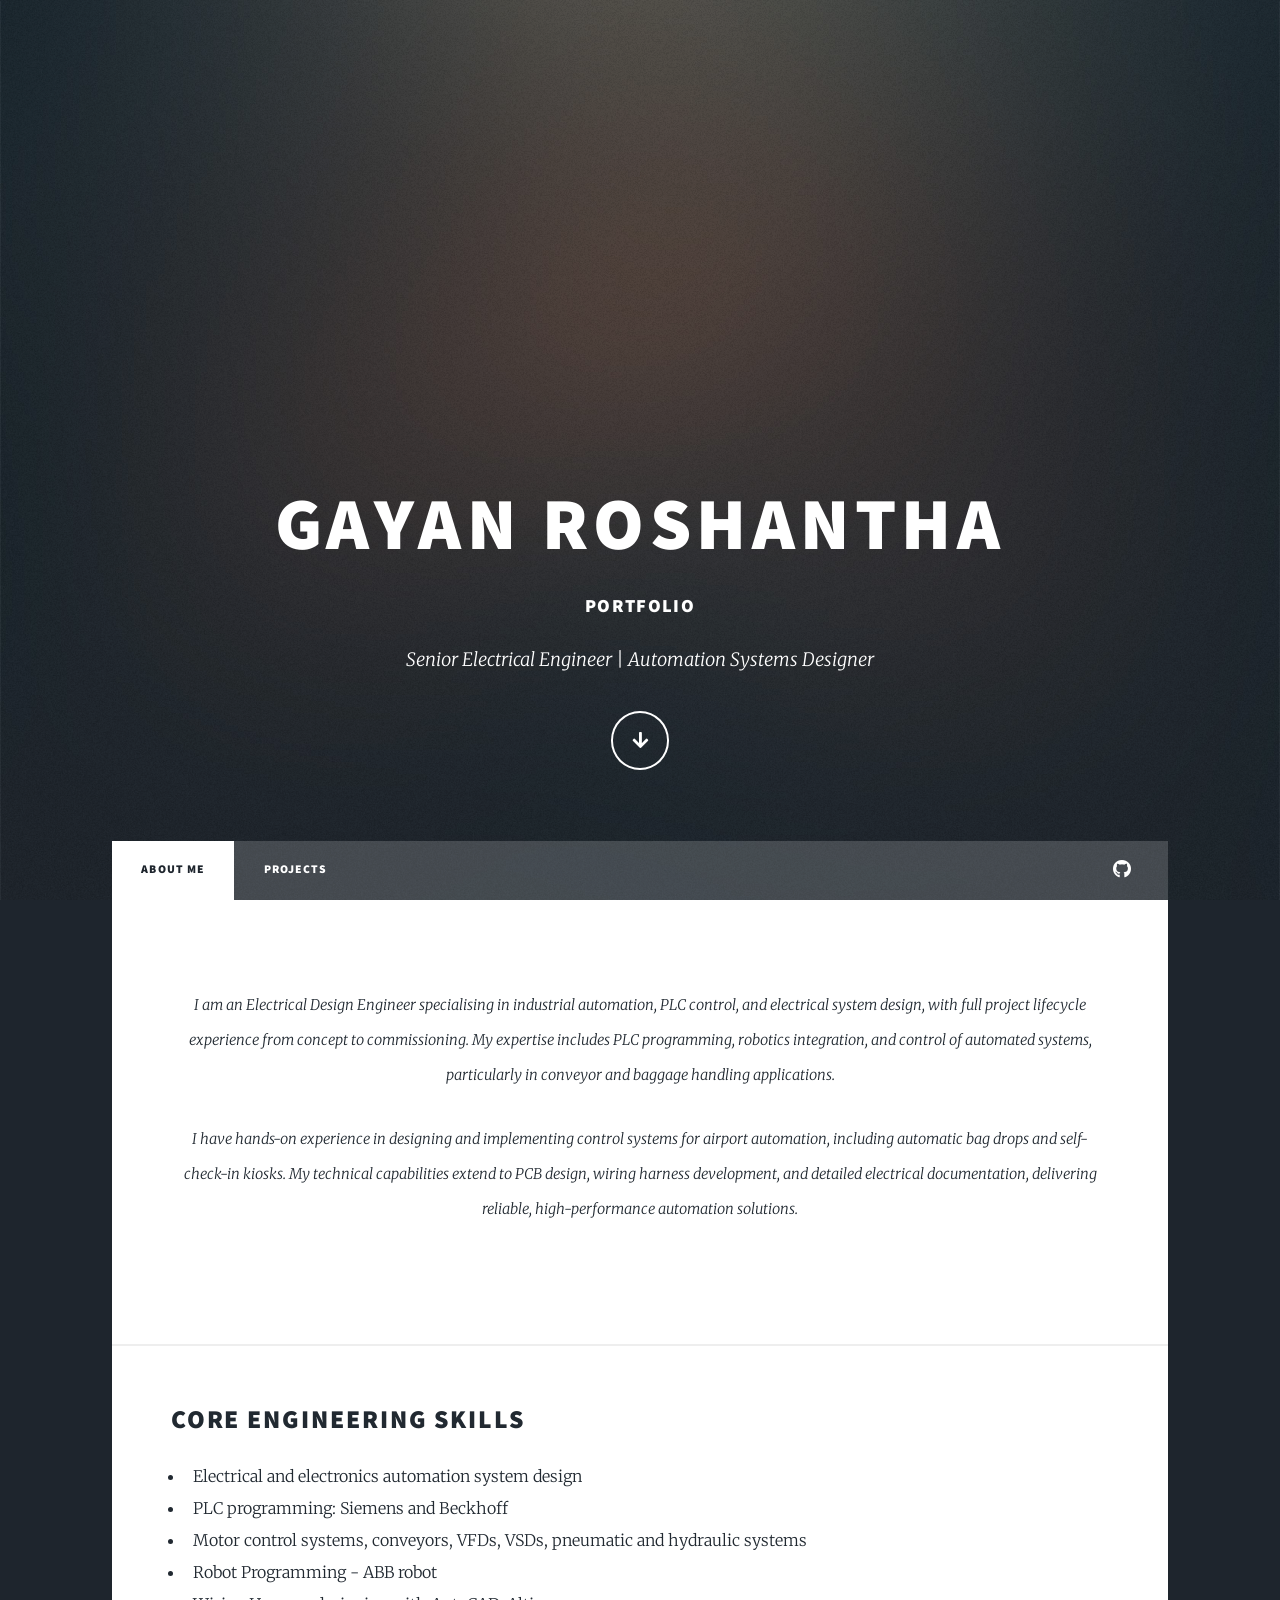
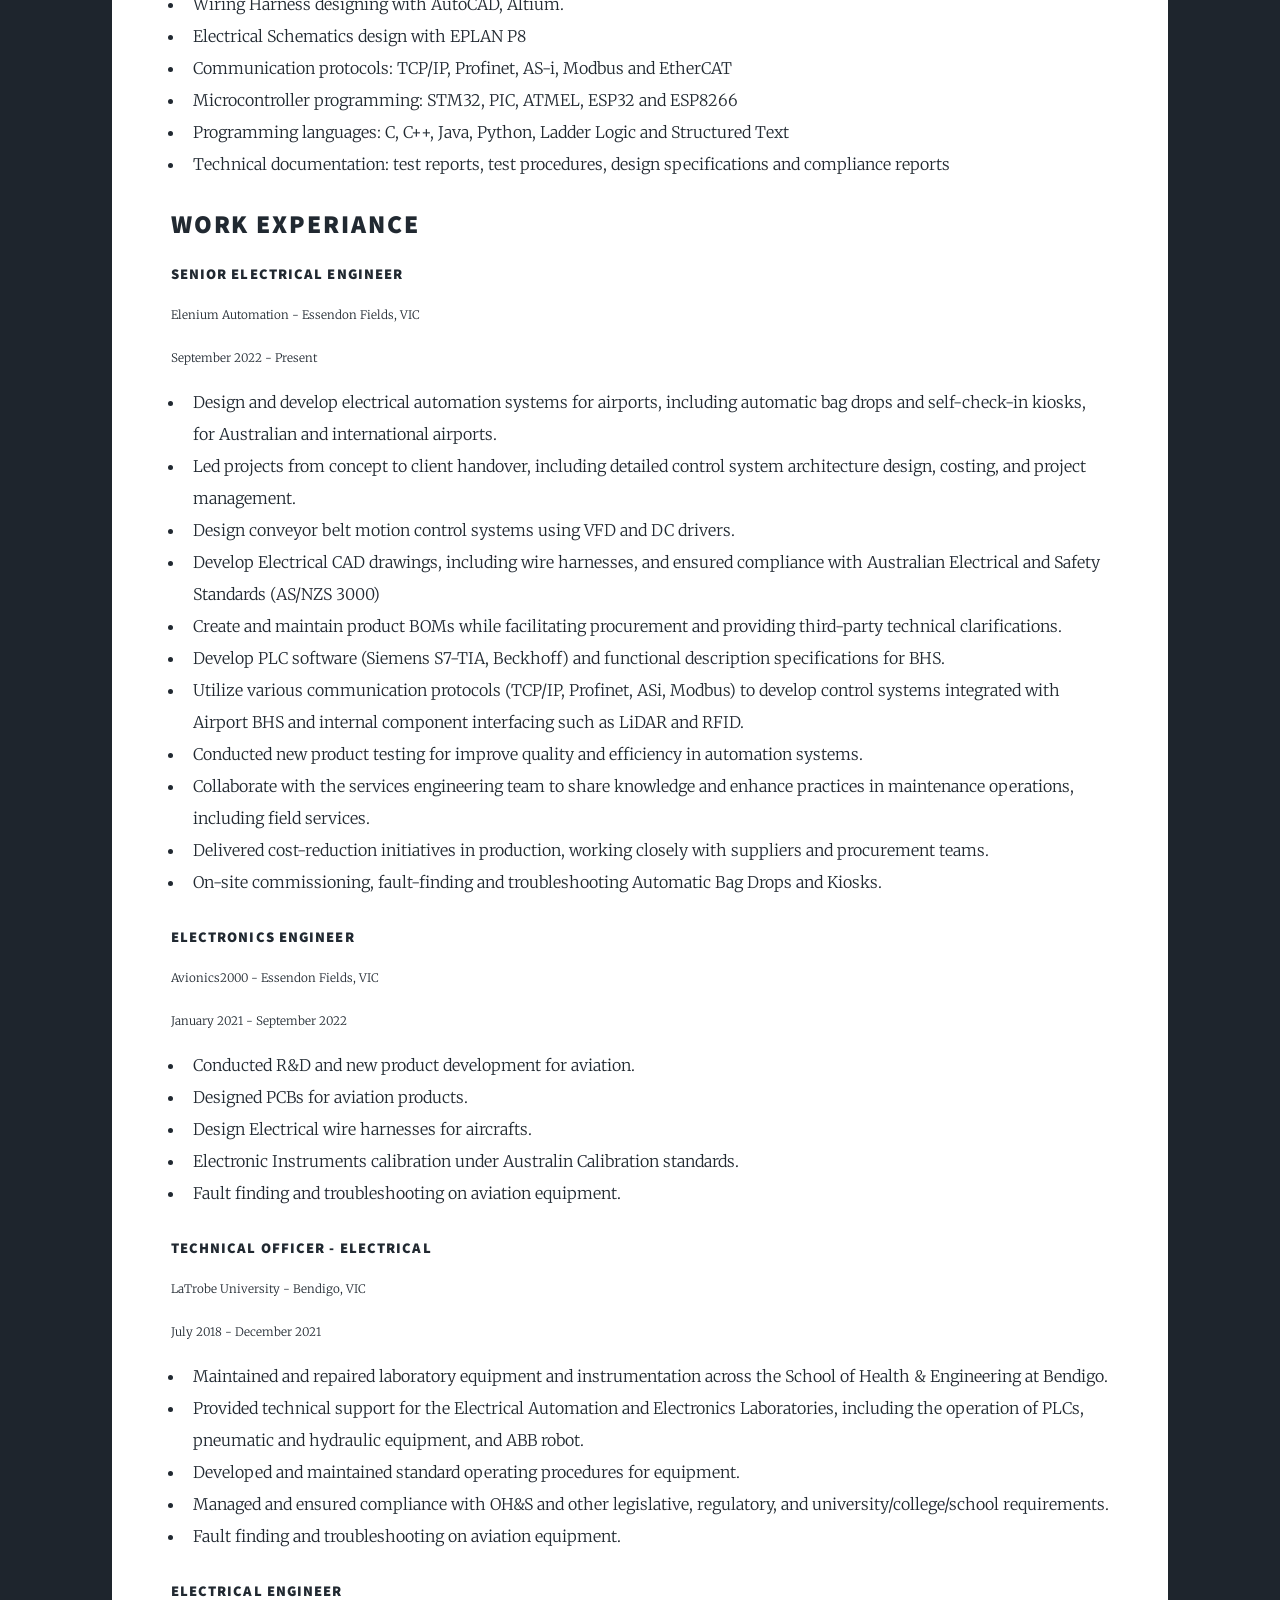
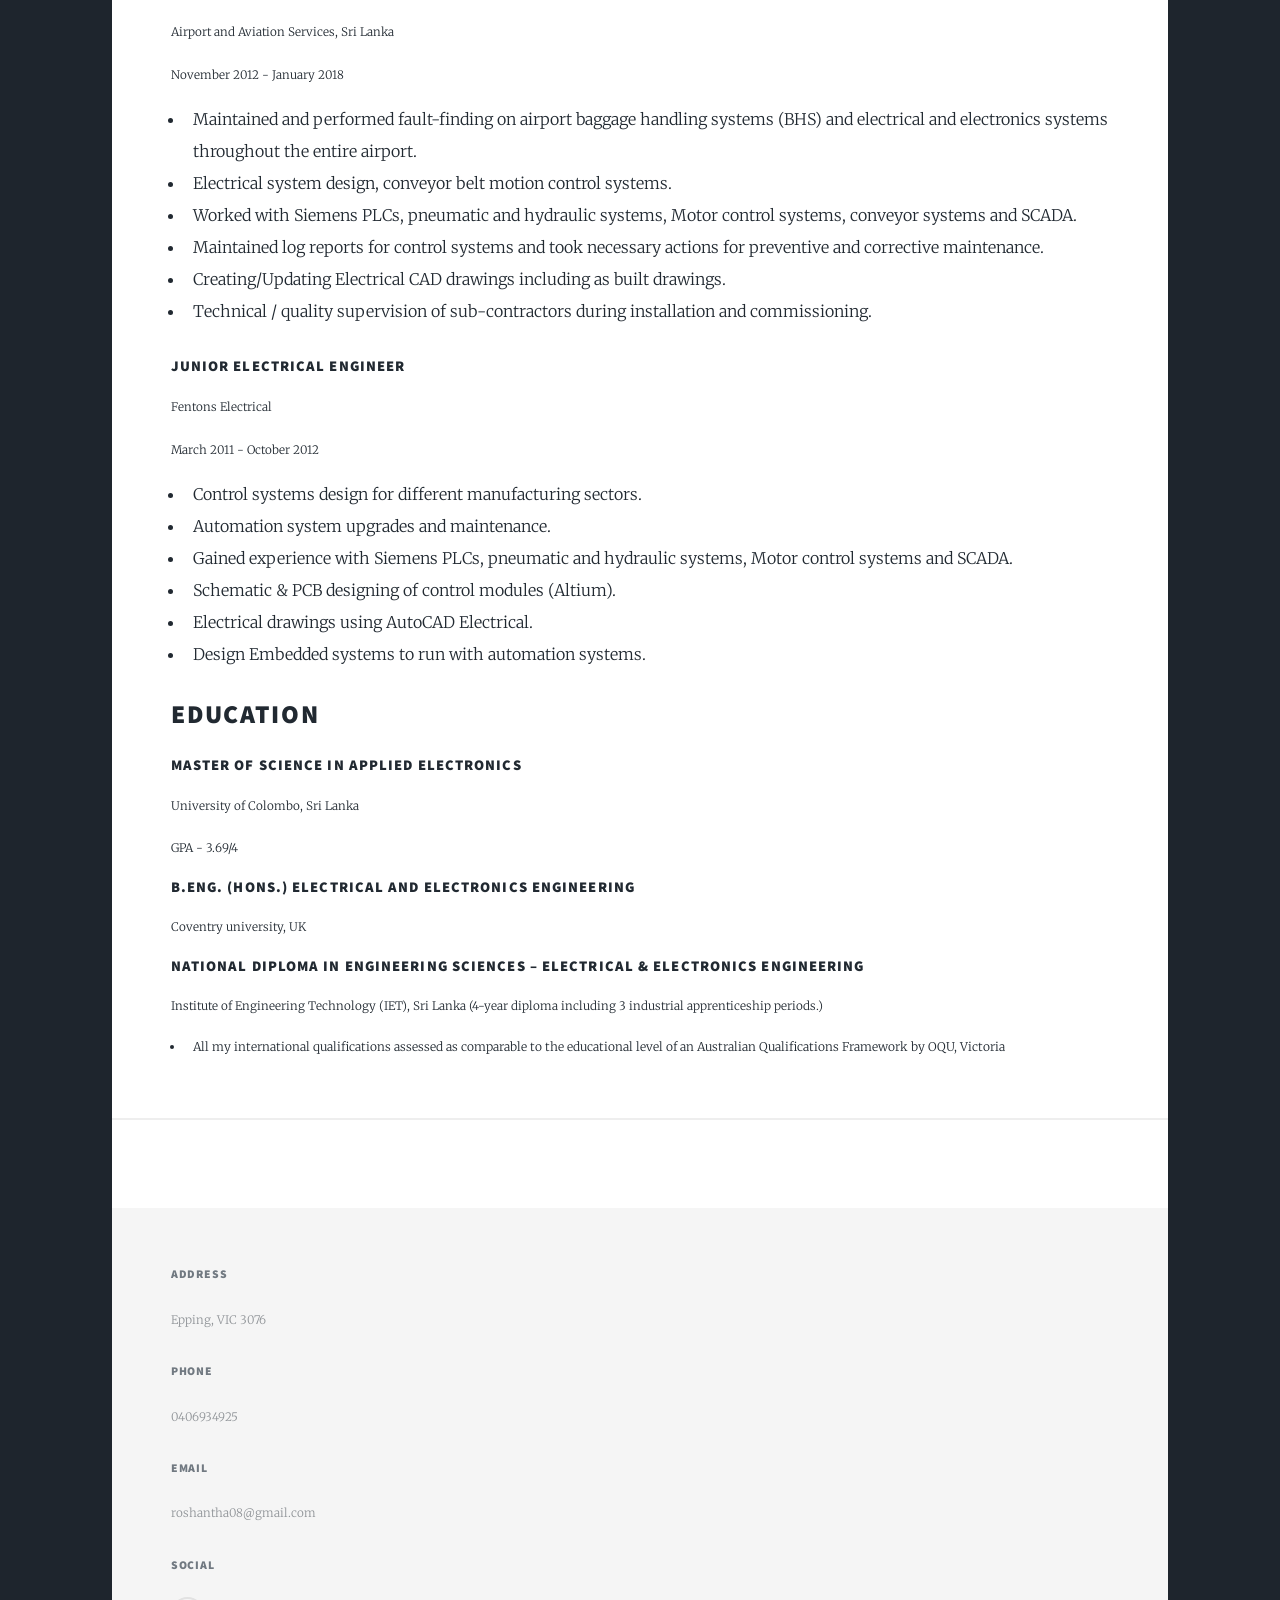
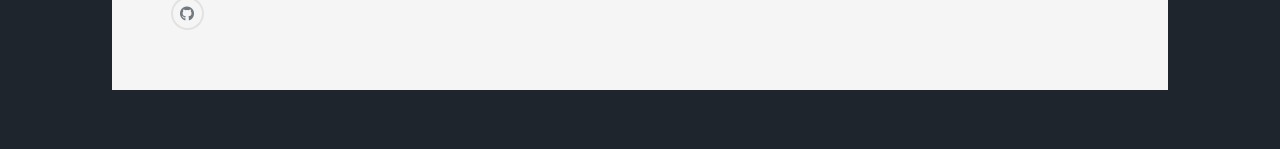
==== commit 7aad64fd: "Update index.html" ====
--- a/index.html
+++ b/index.html
@@ -49,7 +49,9 @@
 						<!-- Featured Post -->
 							<article class="post featured">
 								<header class="major">
-									<p>I am an Electrical and Electronics Engineer experienced in delivering automation and control systems from concept design through to site commissioning and client handover. My work covers airport automation, automatic bag drops, self-check-in kiosks, baggage handling systems, conveyor control, PLC programming, PCB design, wiring harness design and technical documentation.
+									<p>I am an Electrical Design Engineer specialising in industrial automation, PLC control, and electrical system design, with full project lifecycle experience from concept to commissioning. My expertise includes PLC programming, robotics integration, and control of automated systems, particularly in conveyor and baggage handling applications.
+									</p>
+									<p>I have hands-on experience in designing and implementing control systems for airport automation, including automatic bag drops and self-check-in kiosks. My technical capabilities extend to PCB design, wiring harness development, and detailed electrical documentation, delivering reliable, high-performance automation solutions.
 									</p>
 								</header>
 							</article>
--- a/assets/css/main.css
+++ b/assets/css/main.css
@@ -808,6 +808,7 @@
 							padding-top: 3rem;
 						}
 
+
 		}
 
 		@media screen and (max-width: 1280px) {
@@ -1052,6 +1053,8 @@
 						.row.gtr-200.gtr-uniform > * {
 							padding-top: 3rem;
 						}
+					/* === Custom: Two images in one row === */
+					/* === Custom: Two images in one row === */
 
 		}
 
@@ -1297,6 +1300,7 @@
 						.row.gtr-200.gtr-uniform > * {
 							padding-top: 3rem;
 						}
+					/* === Custom: Two images in one row === */
 
 		}
 
@@ -4687,3 +4691,27 @@
 		}
 
 	}
+				/* === Custom: Two images in one row === */
+		.image-row {
+		    display: flex;
+		    flex-direction: row;
+		    gap: 20px;
+		    width: 100%;
+		}
+		
+		.image-row .image {
+		    flex: 1;
+		    margin: 0;
+		}
+		
+		.image-row .image img {
+		    width: 100%;
+		    height: auto;
+		}
+		
+		/* Mobile: stack images */
+		@media screen and (max-width: 736px) {
+		    .image-row {
+		        flex-direction: column;
+		    }
+		}
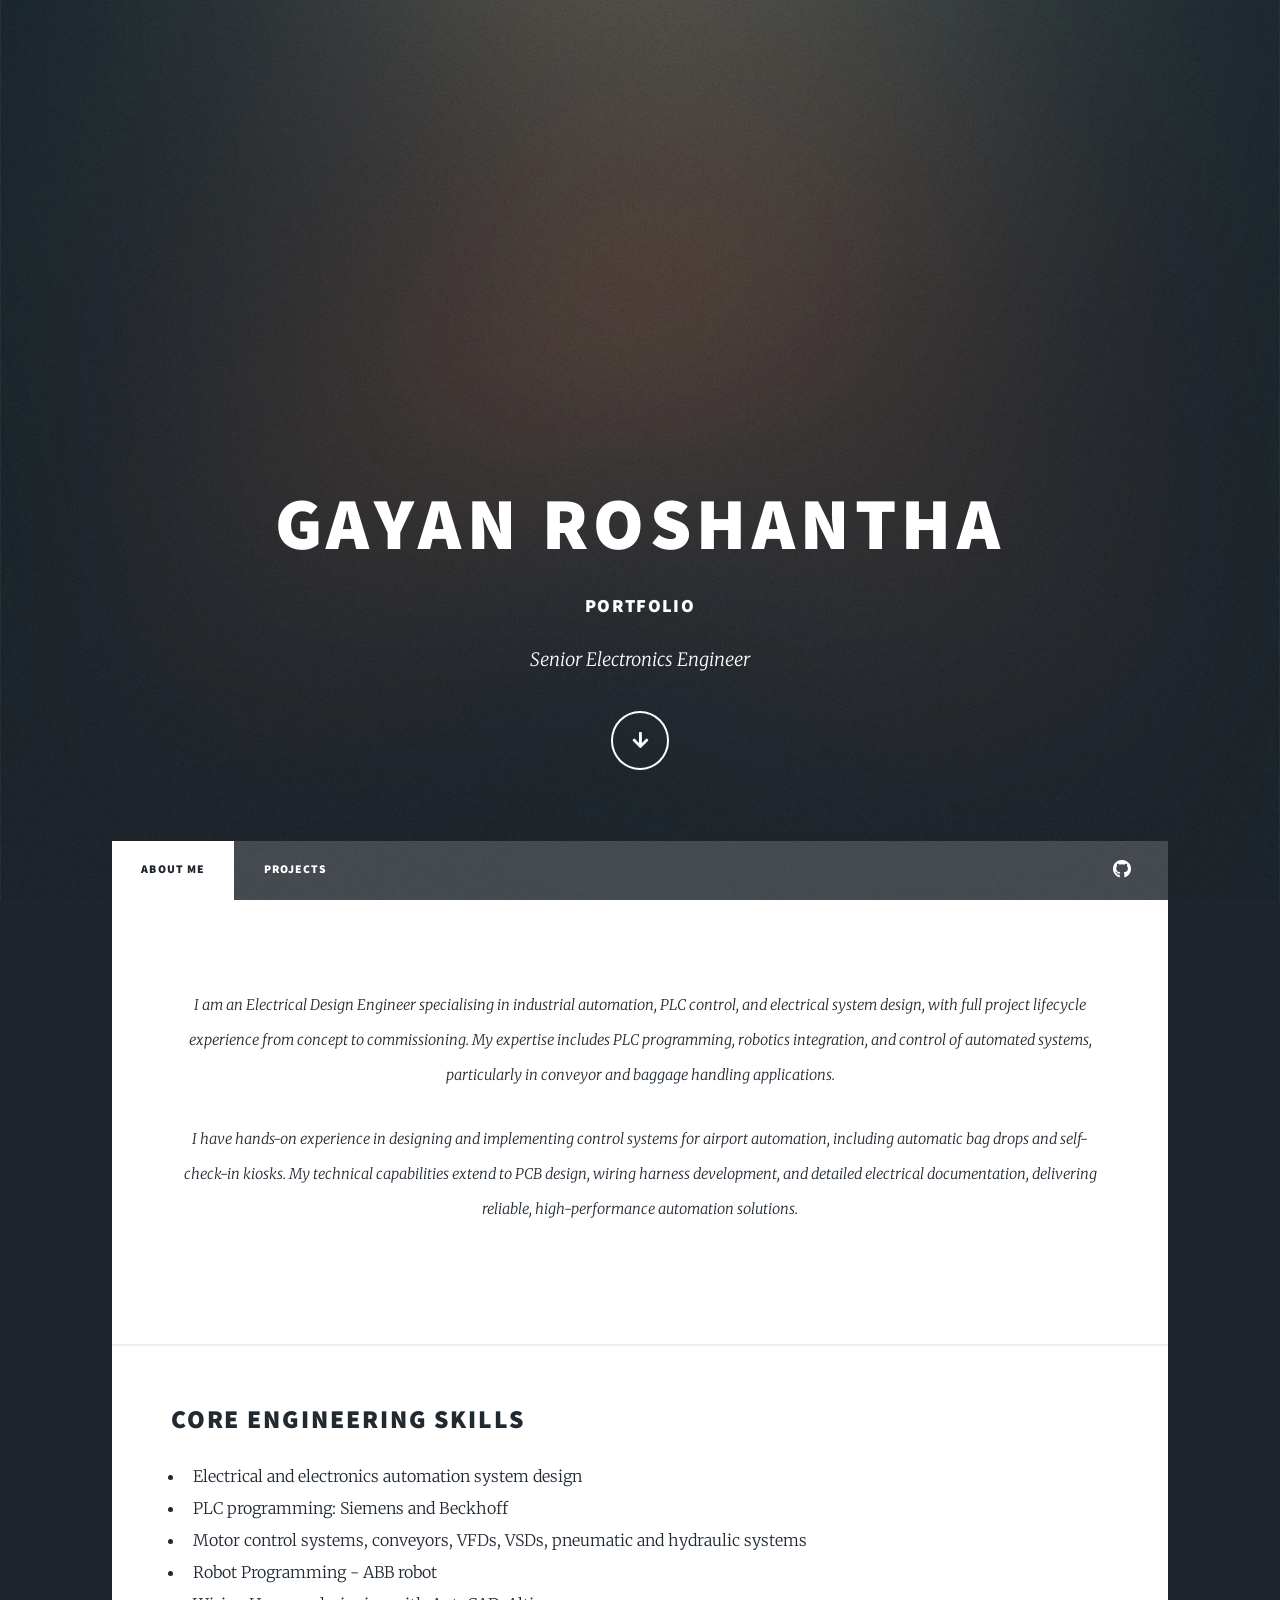
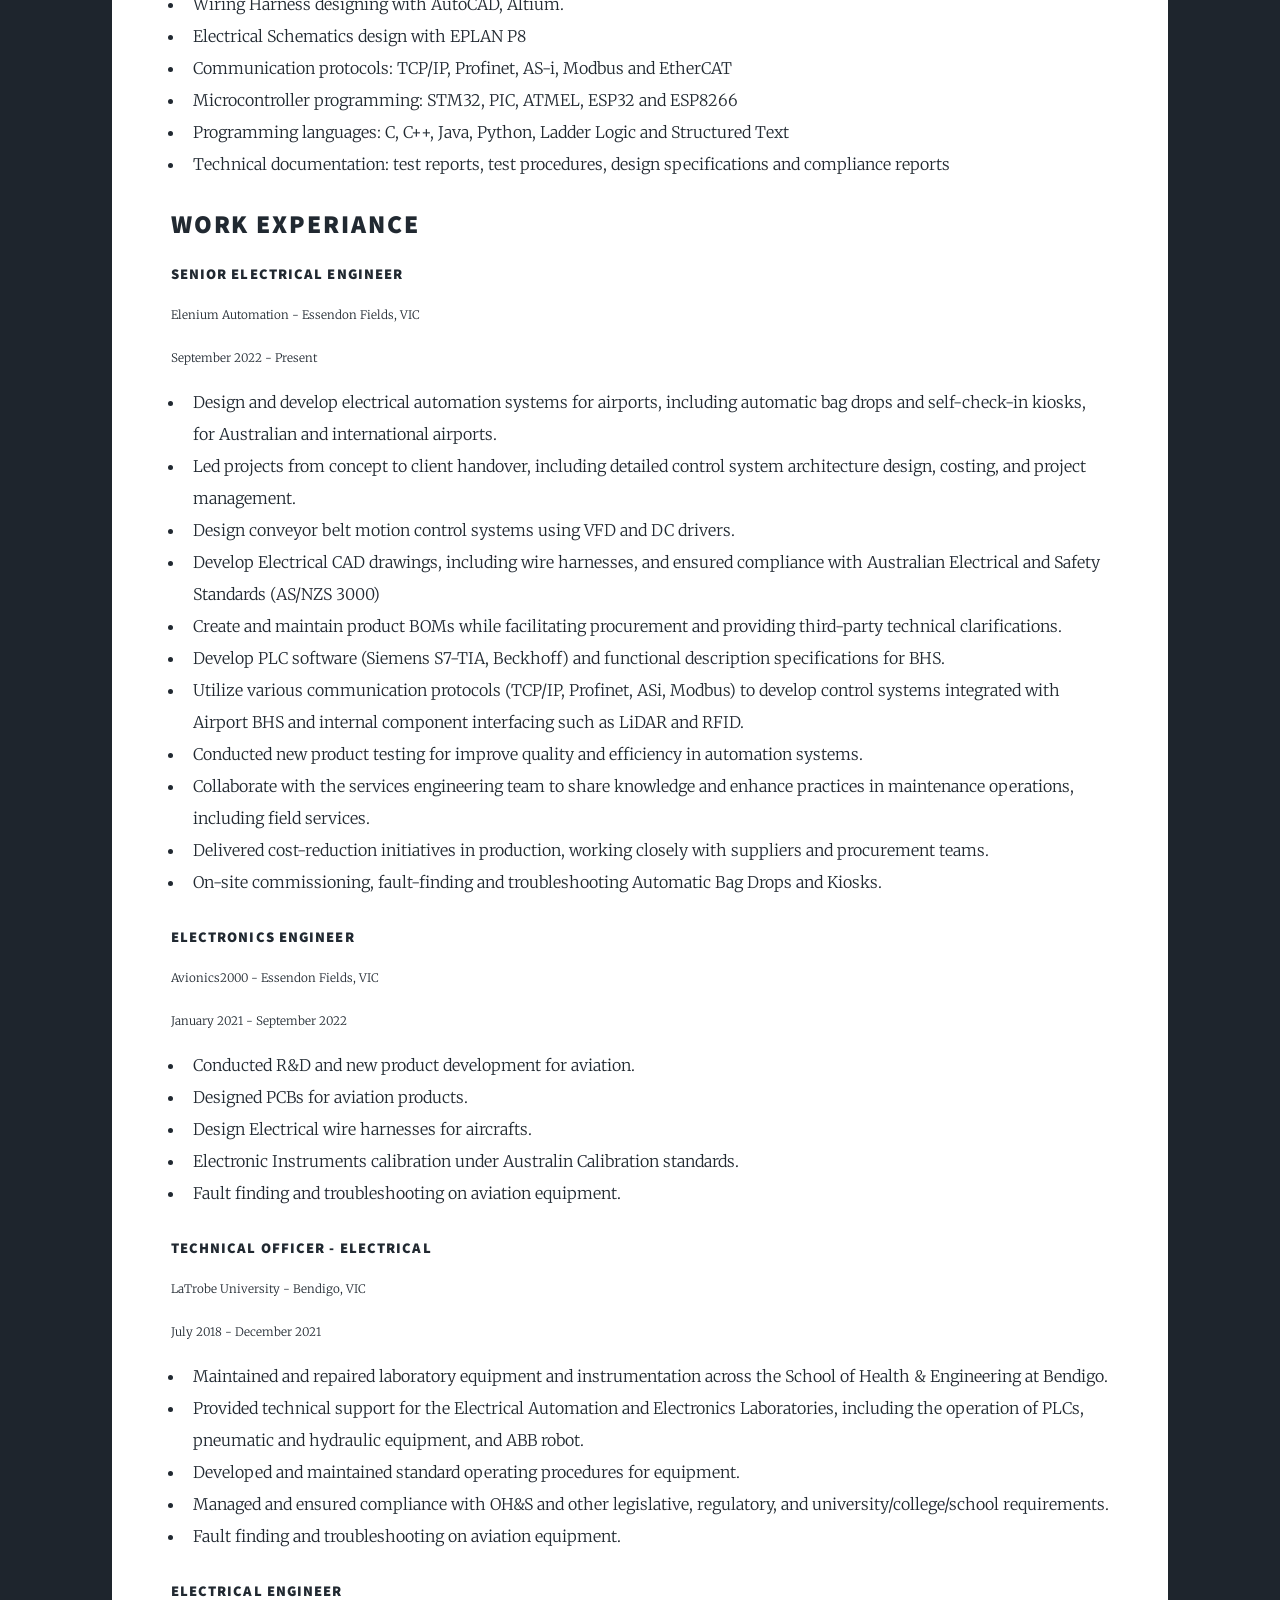
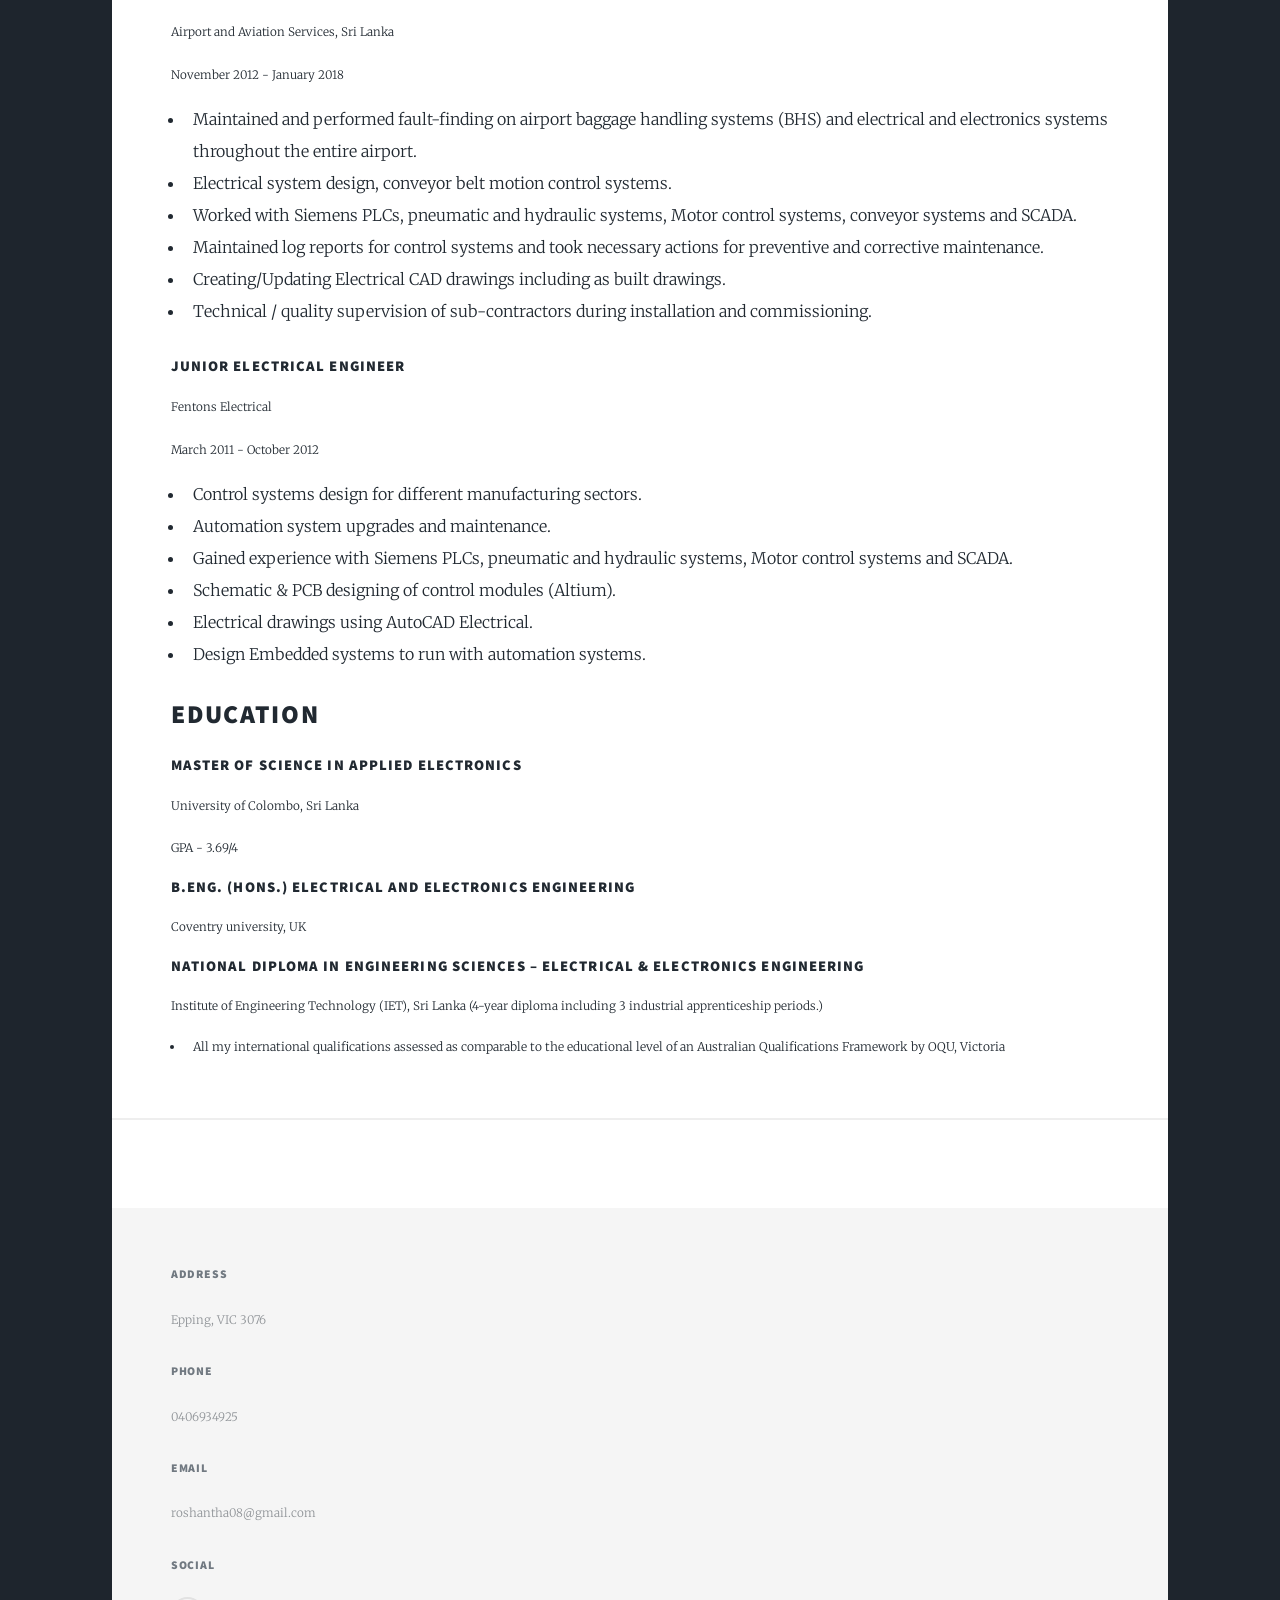
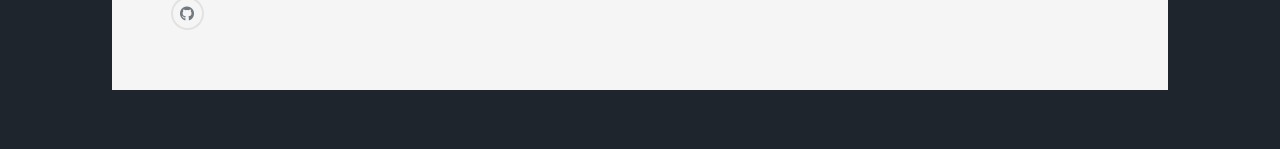
==== commit 856d7e80: "Update index.html" ====
--- a/index.html
+++ b/index.html
@@ -21,7 +21,7 @@
 					<div id="intro">
 						<h1>GAYAN ROSHANTHA<br /></h1>
 						<h3>PORTFOLIO</h3>
-						<p>Senior Electrical Engineer | Automation Systems Designer  </a></p>
+						<p>Senior Electronics Engineer  </a></p>
 						<ul class="actions">
 							<li><a href="#header" class="button icon solid solo fa-arrow-down scrolly">Continue</a></li>
 						</ul>
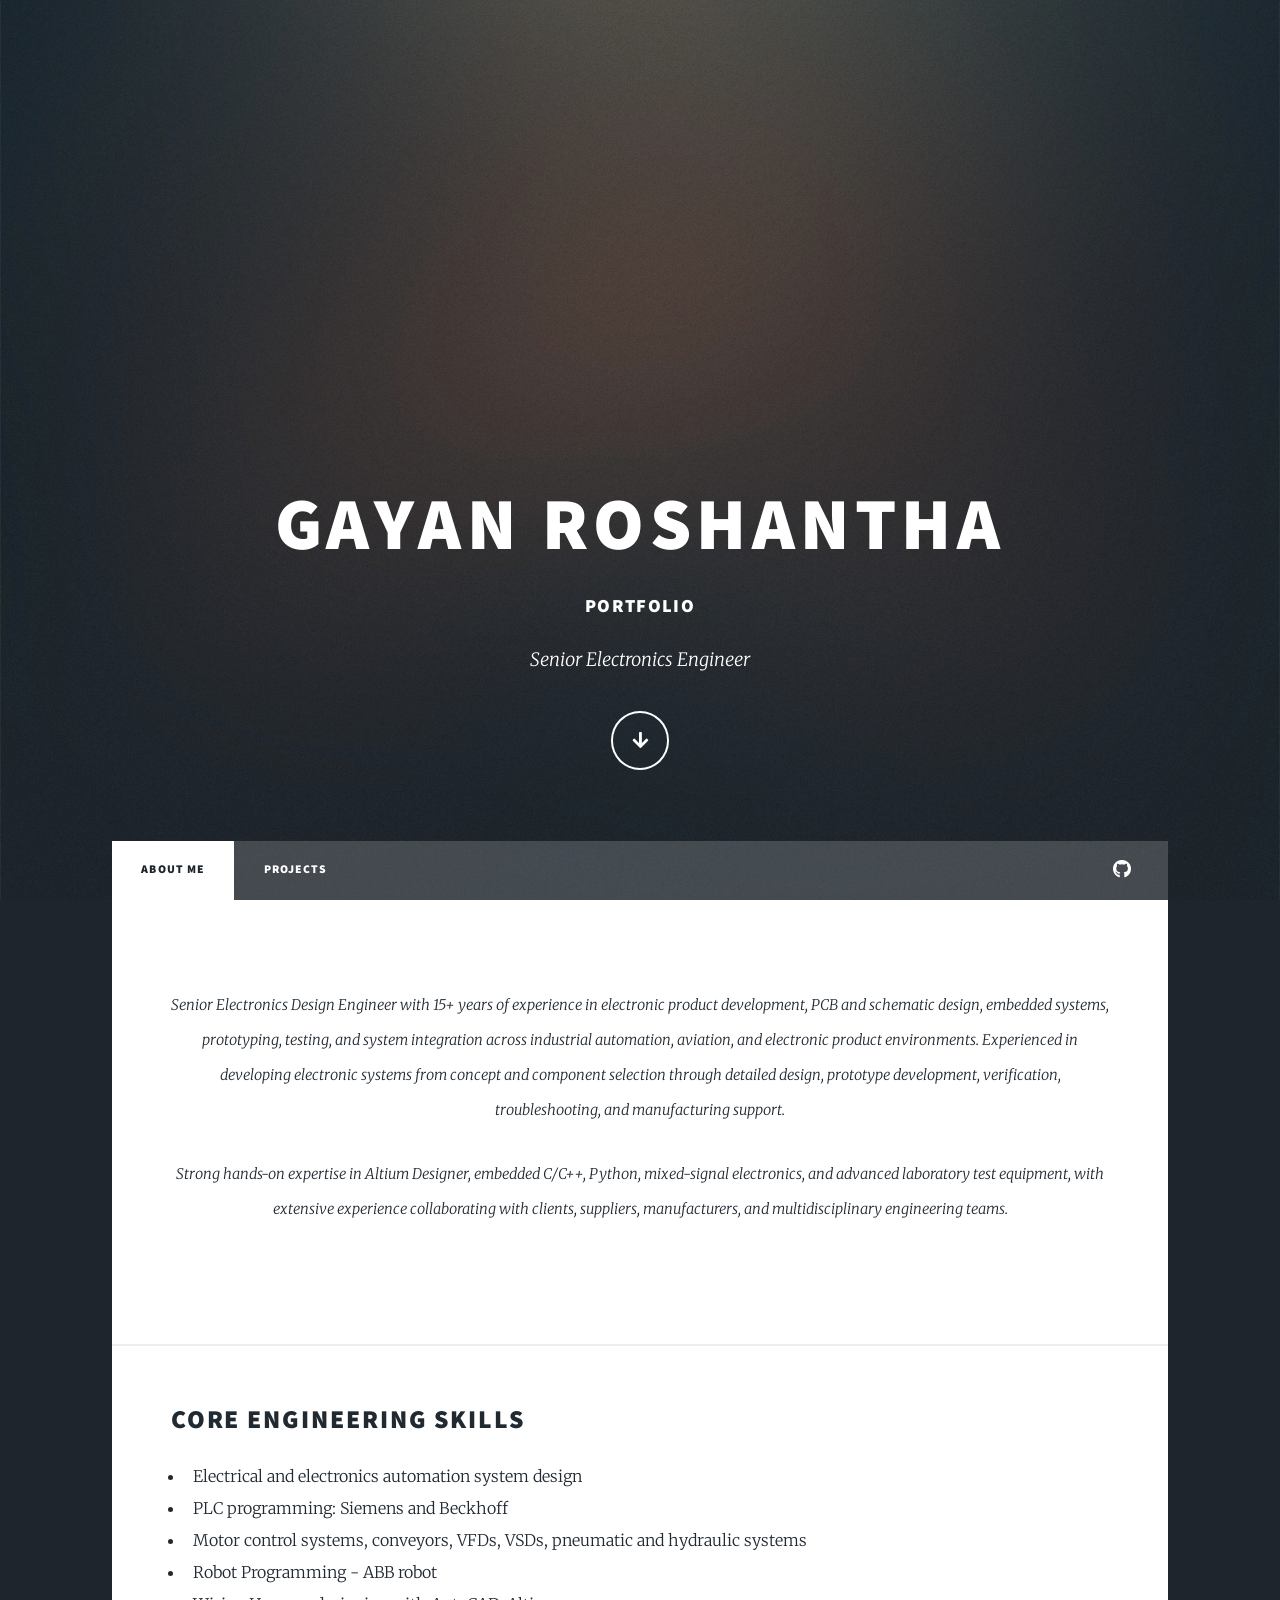
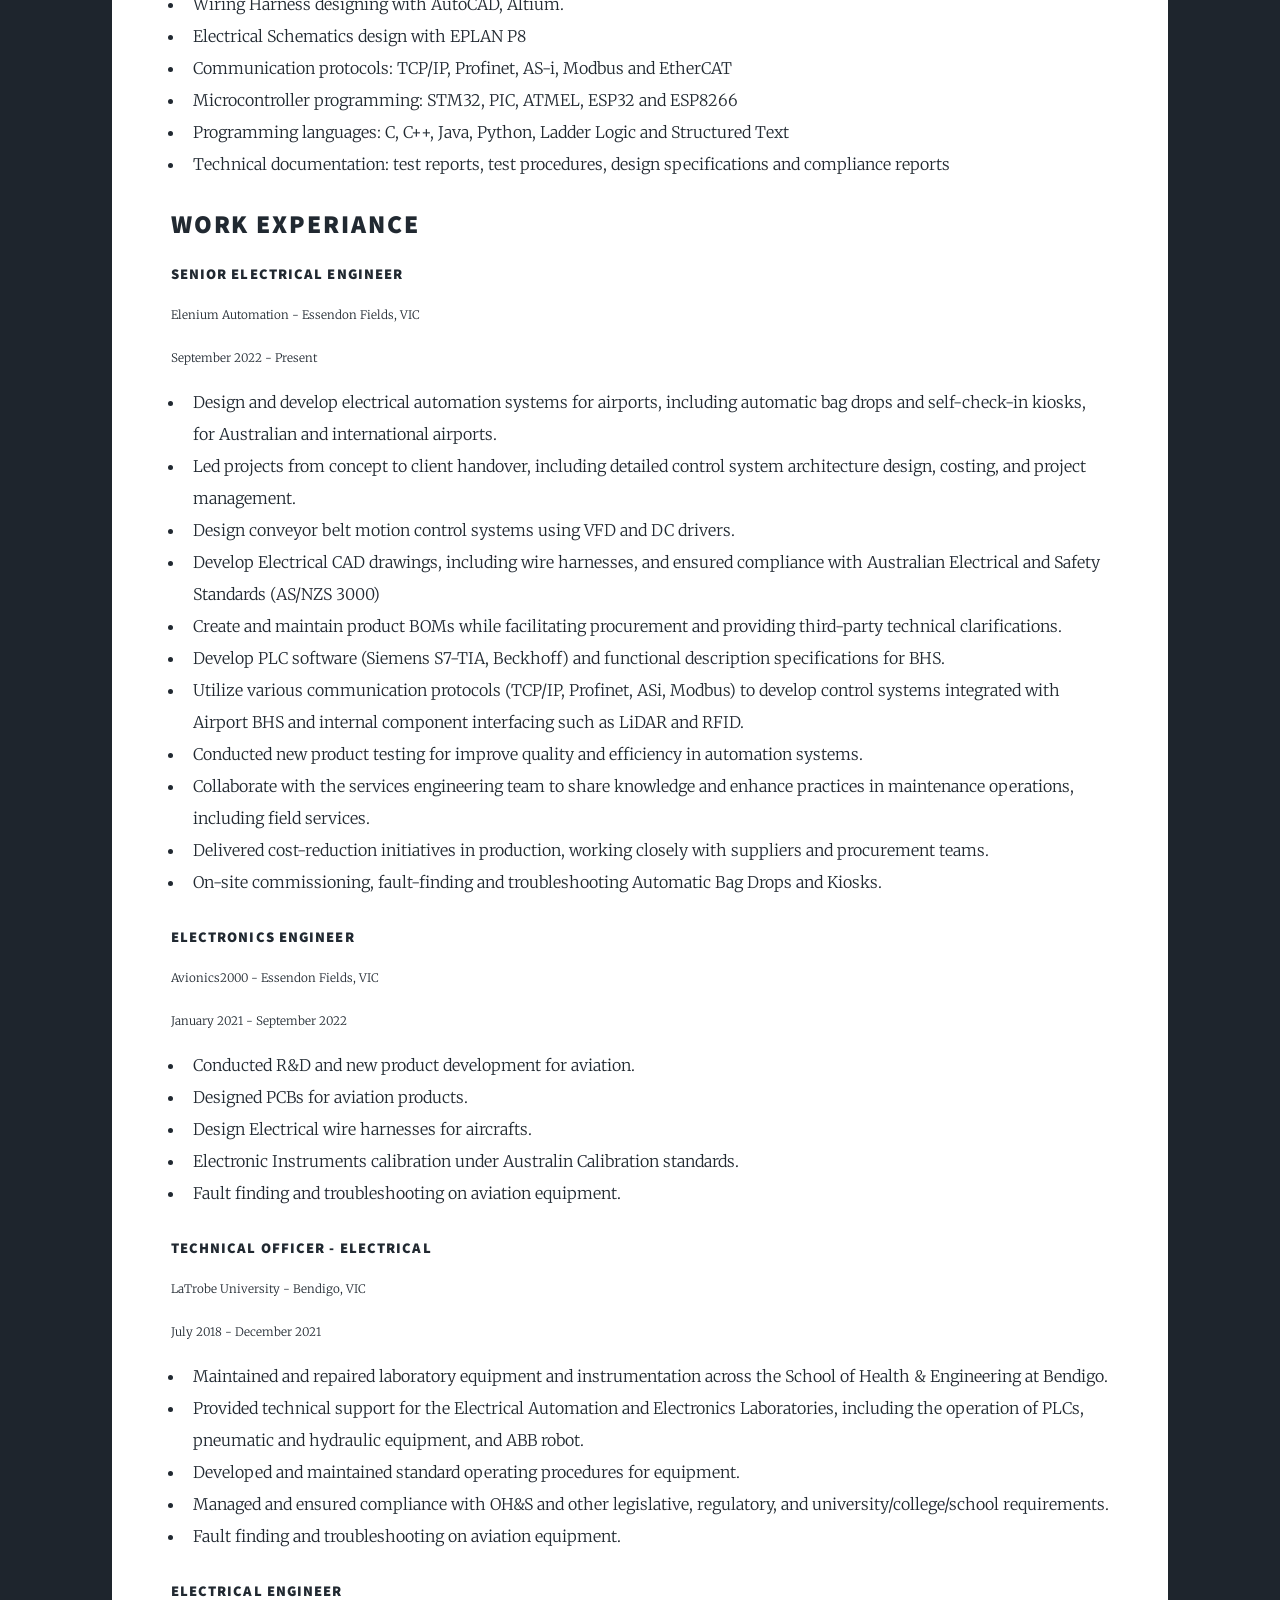
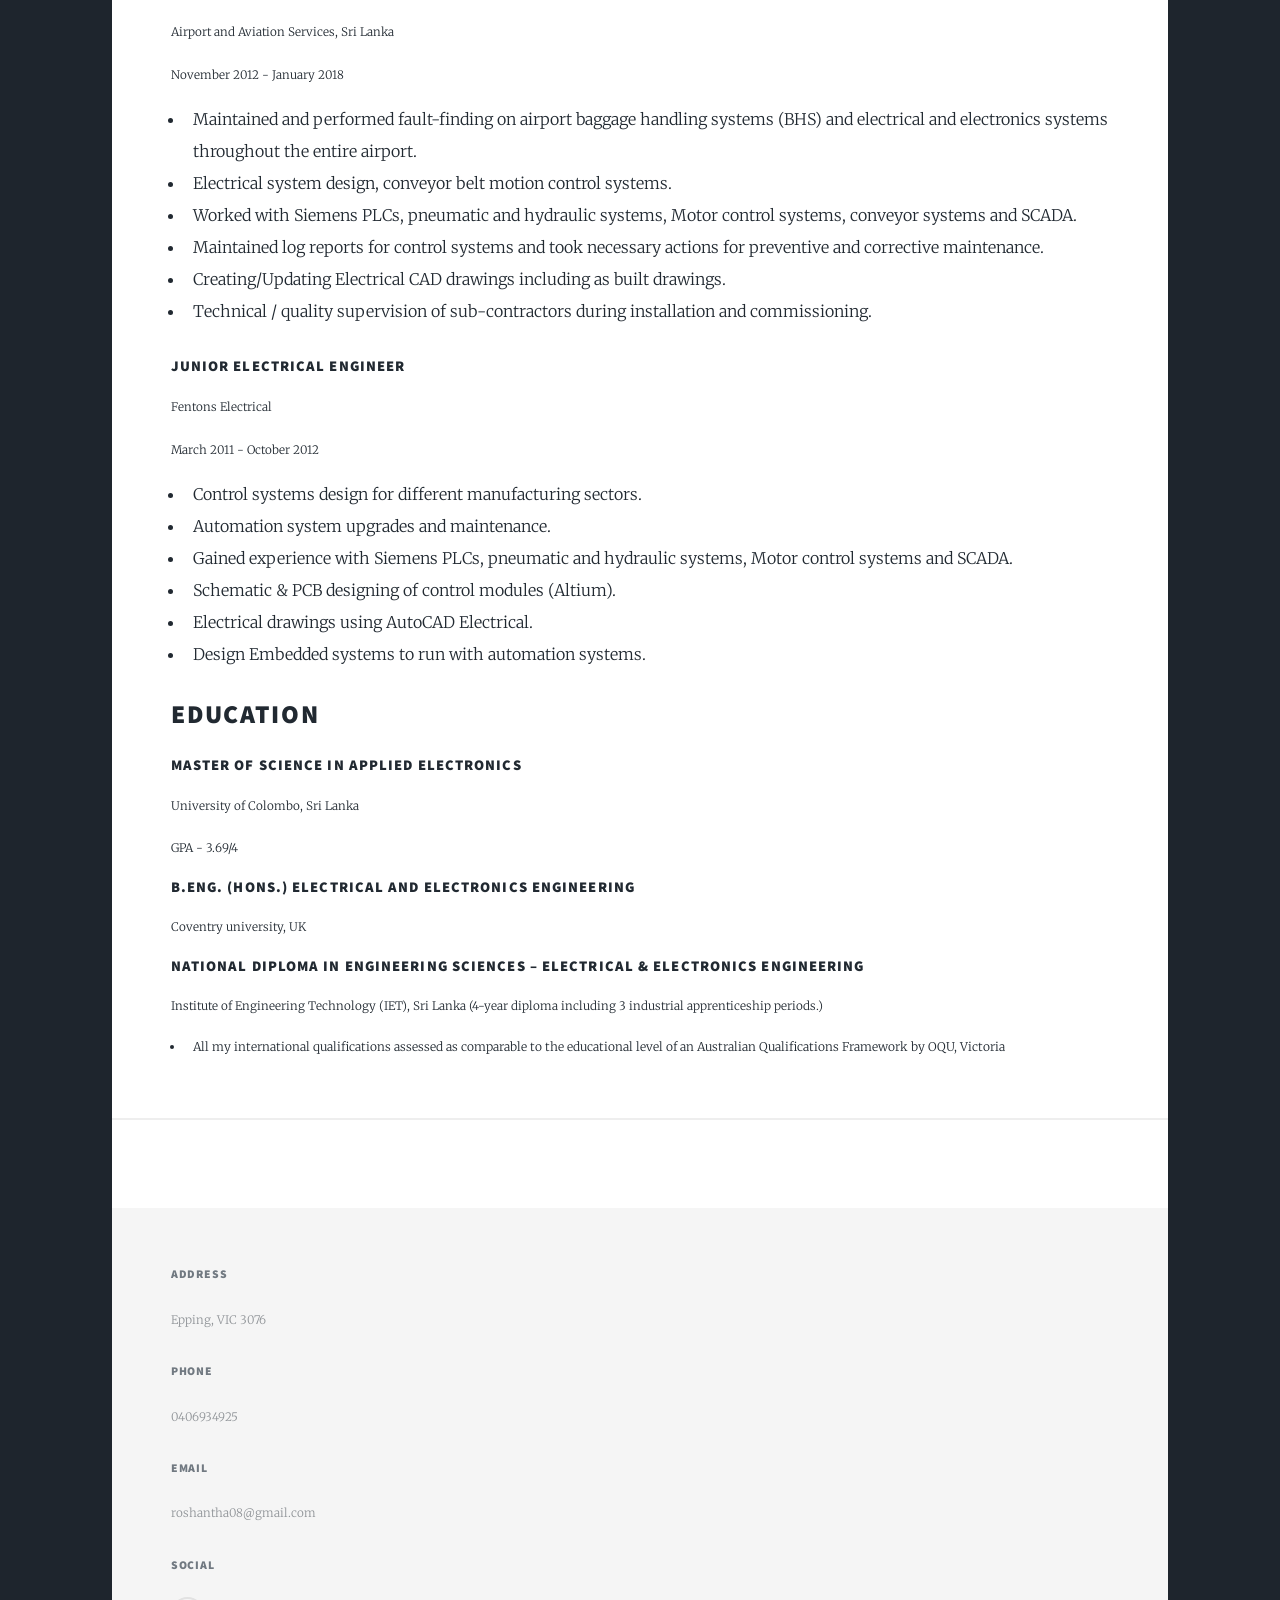
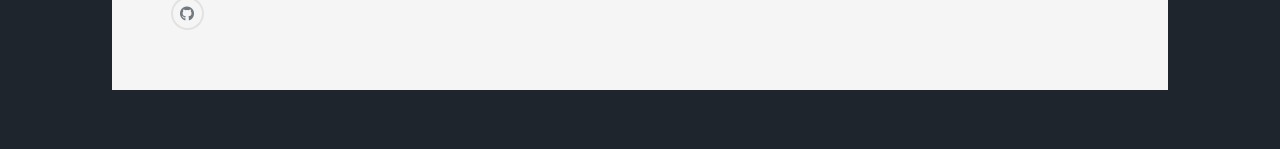
==== commit e4673d89: "Update index.html" ====
--- a/index.html
+++ b/index.html
@@ -21,7 +21,7 @@
 					<div id="intro">
 						<h1>GAYAN ROSHANTHA<br /></h1>
 						<h3>PORTFOLIO</h3>
-						<p>Senior Electronics Engineer  </a></p>
+						<p>Senior Electronics Engineer</a></p>
 						<ul class="actions">
 							<li><a href="#header" class="button icon solid solo fa-arrow-down scrolly">Continue</a></li>
 						</ul>
@@ -49,9 +49,9 @@
 						<!-- Featured Post -->
 							<article class="post featured">
 								<header class="major">
-									<p>I am an Electrical Design Engineer specialising in industrial automation, PLC control, and electrical system design, with full project lifecycle experience from concept to commissioning. My expertise includes PLC programming, robotics integration, and control of automated systems, particularly in conveyor and baggage handling applications.
+									<p>Senior Electronics Design Engineer with 15+ years of experience in electronic product development, PCB and schematic design, embedded systems, prototyping, testing, and system integration across industrial automation, aviation, and electronic product environments. Experienced in developing electronic systems from concept and component selection through detailed design, prototype development, verification, troubleshooting, and manufacturing support.
 									</p>
-									<p>I have hands-on experience in designing and implementing control systems for airport automation, including automatic bag drops and self-check-in kiosks. My technical capabilities extend to PCB design, wiring harness development, and detailed electrical documentation, delivering reliable, high-performance automation solutions.
+									<p>Strong hands-on expertise in Altium Designer, embedded C/C++, Python, mixed-signal electronics, and advanced laboratory test equipment, with extensive experience collaborating with clients, suppliers, manufacturers, and multidisciplinary engineering teams.
 									</p>
 								</header>
 							</article>
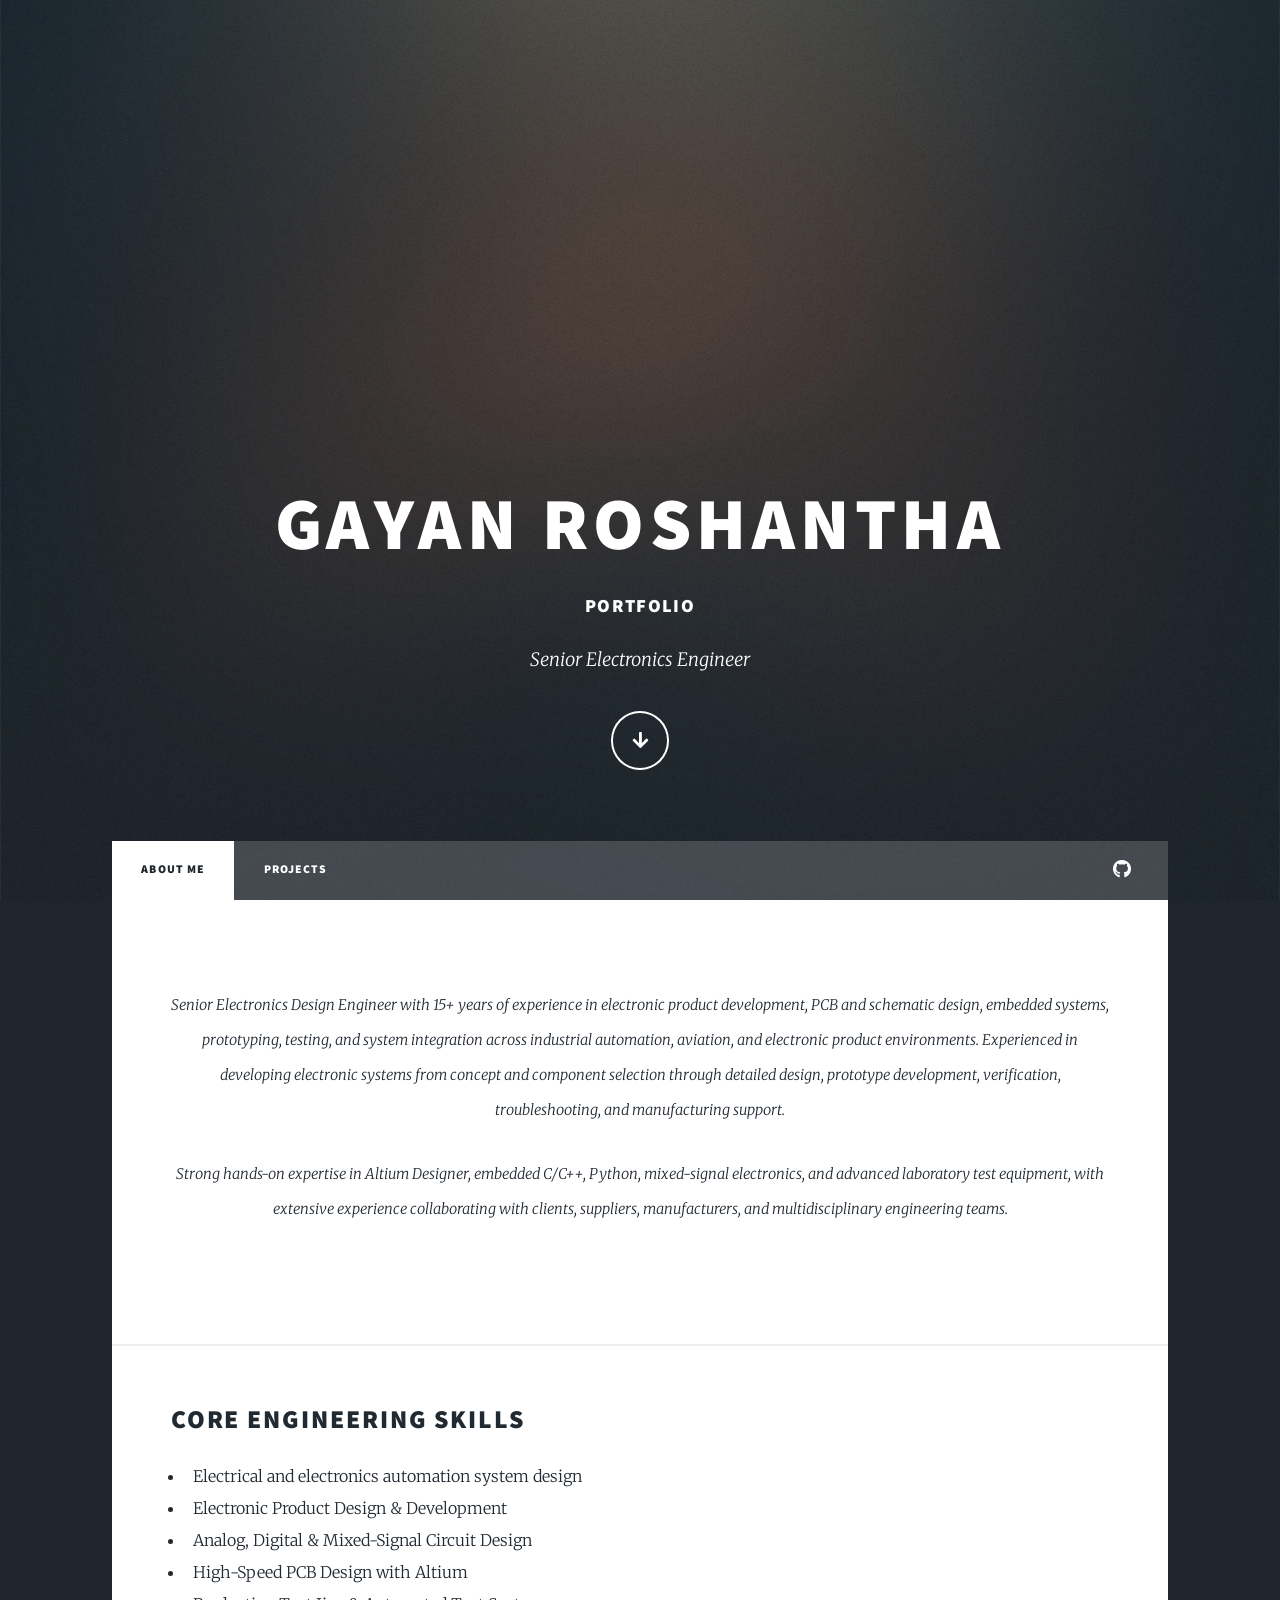
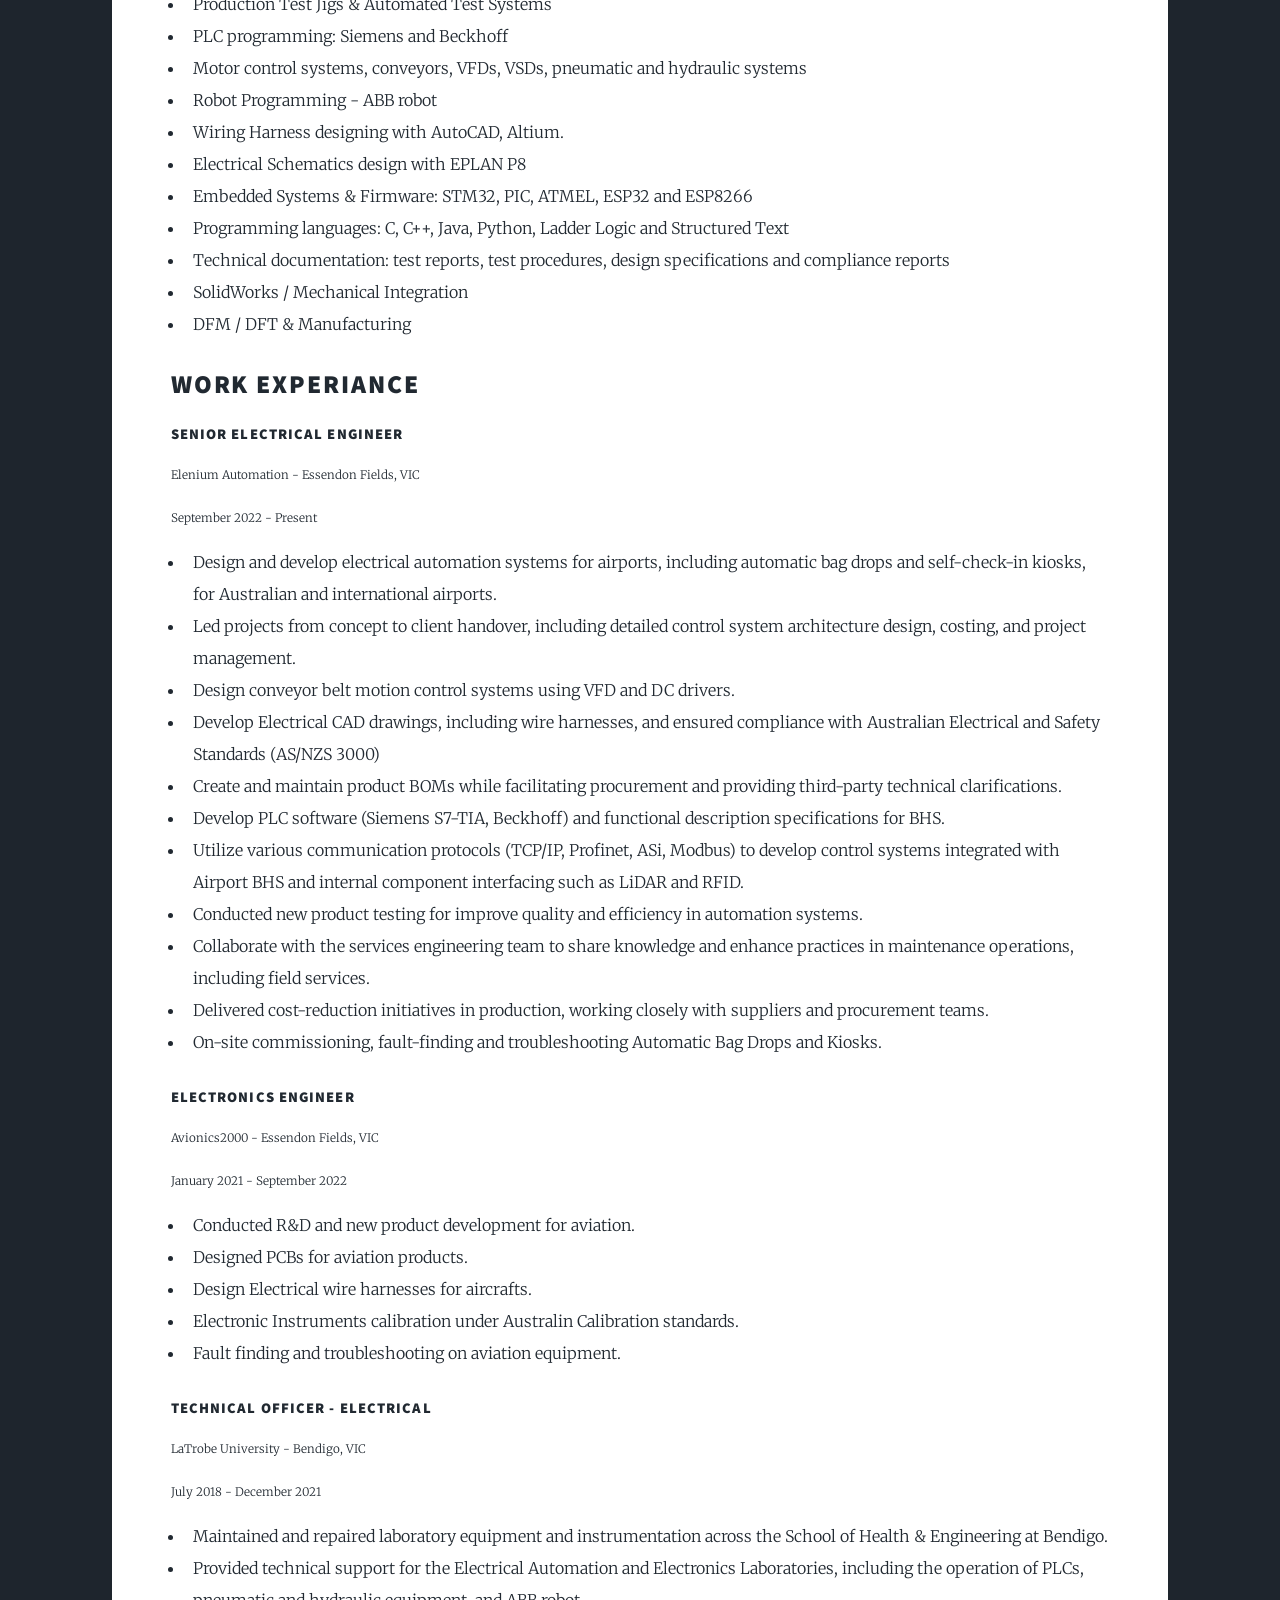
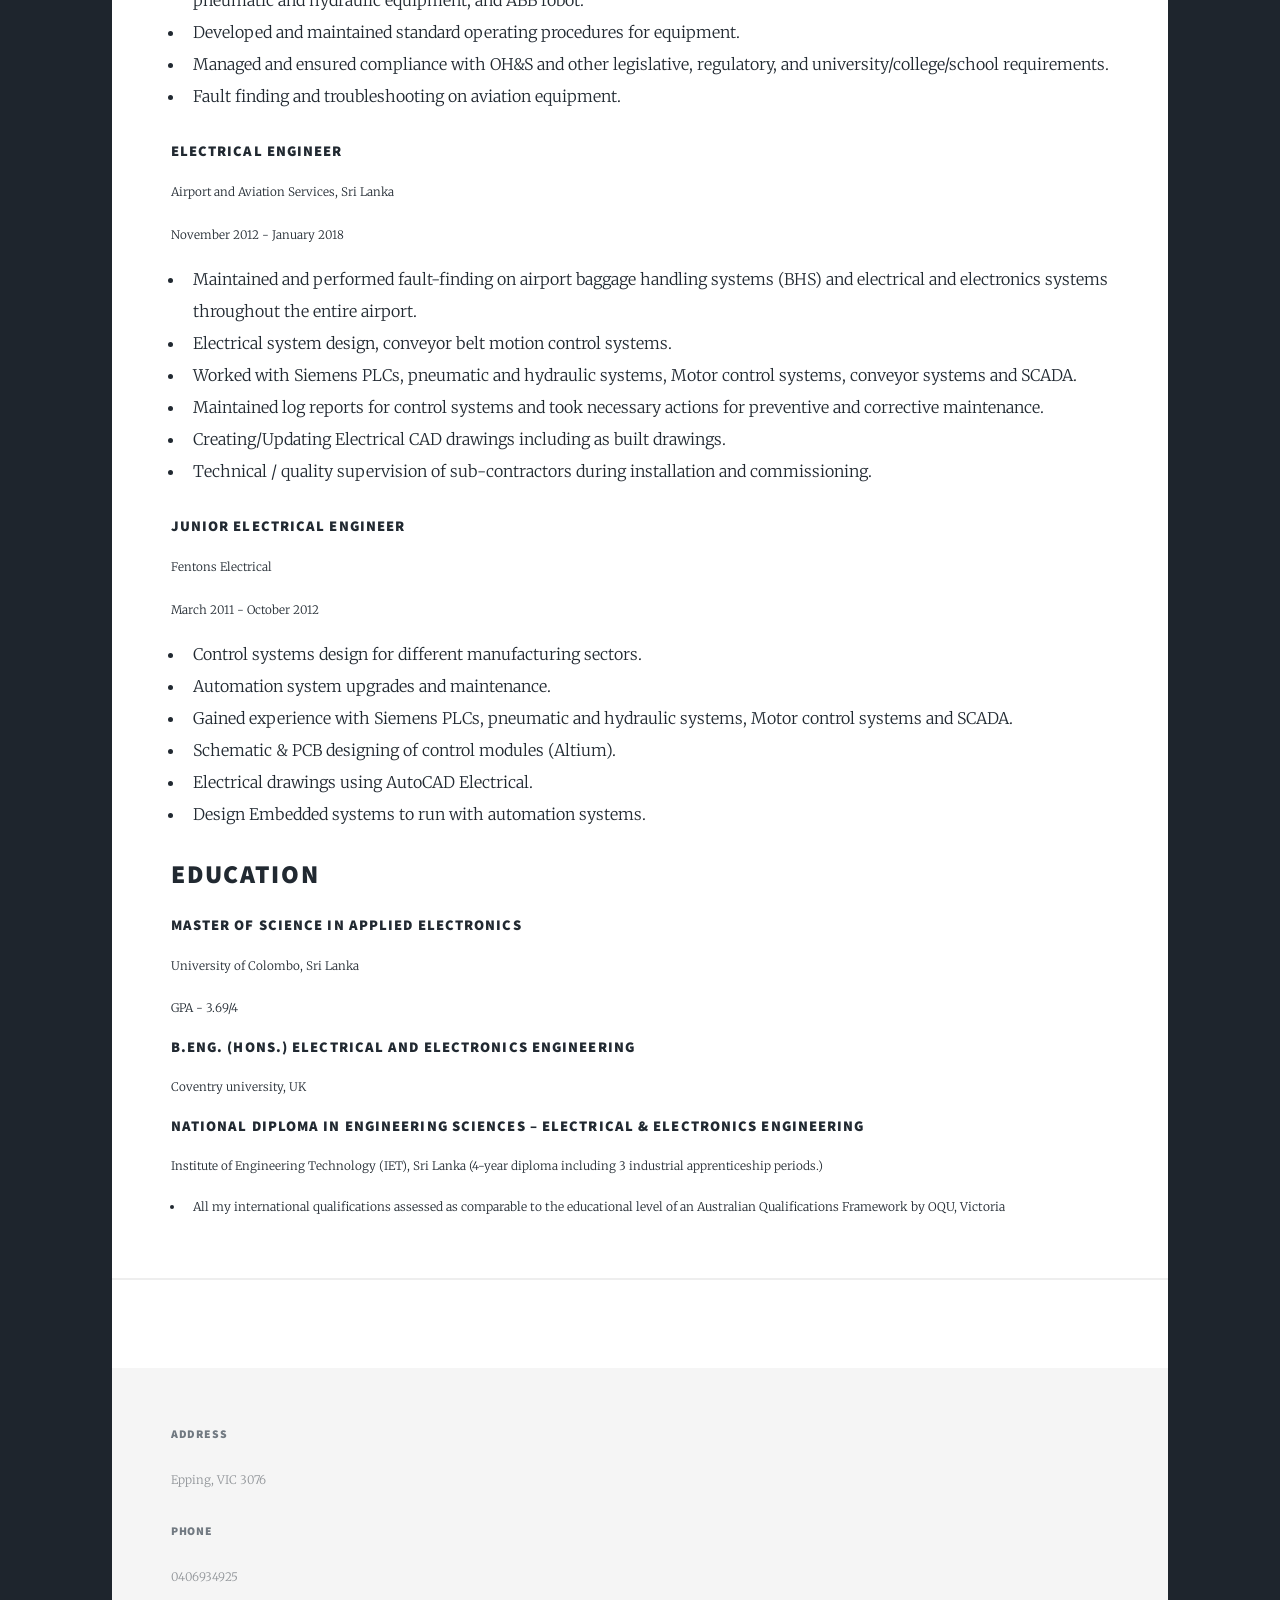
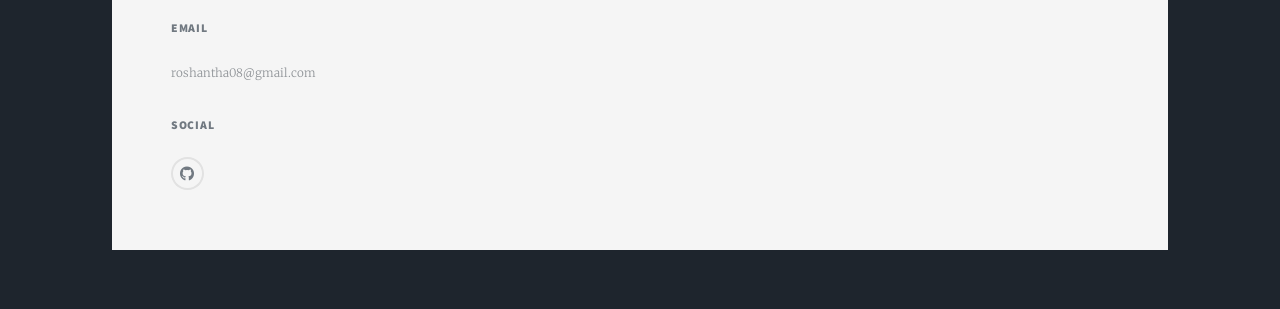
==== commit 65534423: "Update index.html" ====
--- a/index.html
+++ b/index.html
@@ -64,15 +64,21 @@
 									</header>
 									<ul style="text-align: left; line-height: 2; font-size: 16px;">
 										<li>Electrical and electronics automation system design</li>
+										<li>Electronic Product Design & Development</li>
+										<li>Analog, Digital & Mixed-Signal Circuit Design</li>
+										<li>High-Speed PCB Design with Altium</li>
+										<li>Production Test Jigs & Automated Test Systems</li>
 										<li>PLC programming: Siemens and Beckhoff</li>
 										<li>Motor control systems, conveyors, VFDs, VSDs, pneumatic and hydraulic systems</li>
 										<li>Robot Programming - ABB robot</li>
 										<li>Wiring Harness designing with AutoCAD, Altium.</li>
 										<li>Electrical Schematics design with EPLAN P8</li>
-										<li>Communication protocols: TCP/IP, Profinet, AS-i, Modbus and EtherCAT</li>
-										<li>Microcontroller programming: STM32, PIC, ATMEL, ESP32 and ESP8266</li>
+										<li>Embedded Systems & Firmware: STM32, PIC, ATMEL, ESP32 and ESP8266</li>
 										<li>Programming languages: C, C++, Java, Python, Ladder Logic and Structured Text</li>
 										<li>Technical documentation: test reports, test procedures, design specifications and compliance reports</li>
+										<li>SolidWorks / Mechanical Integration</li>
+										<li>DFM / DFT & Manufacturing</li>
+										
 									</ul>
 								</article>
 								<header>
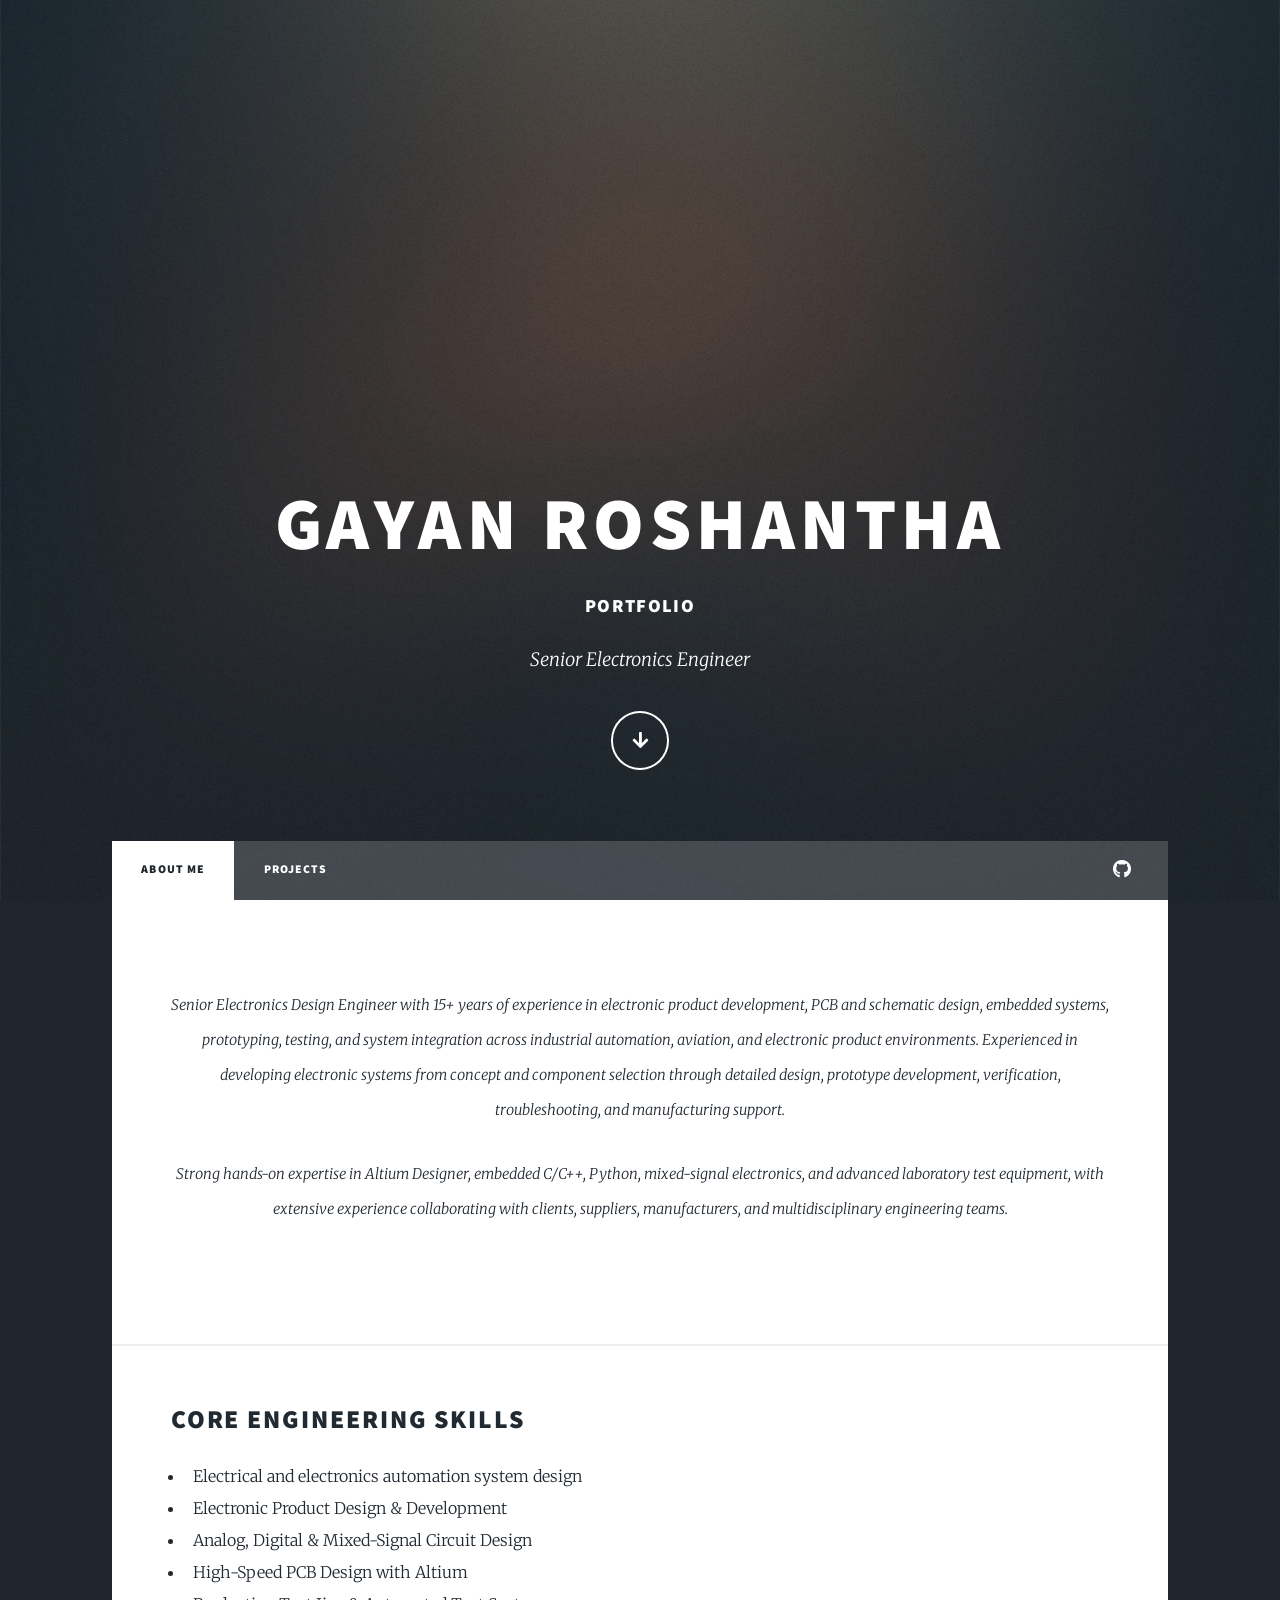
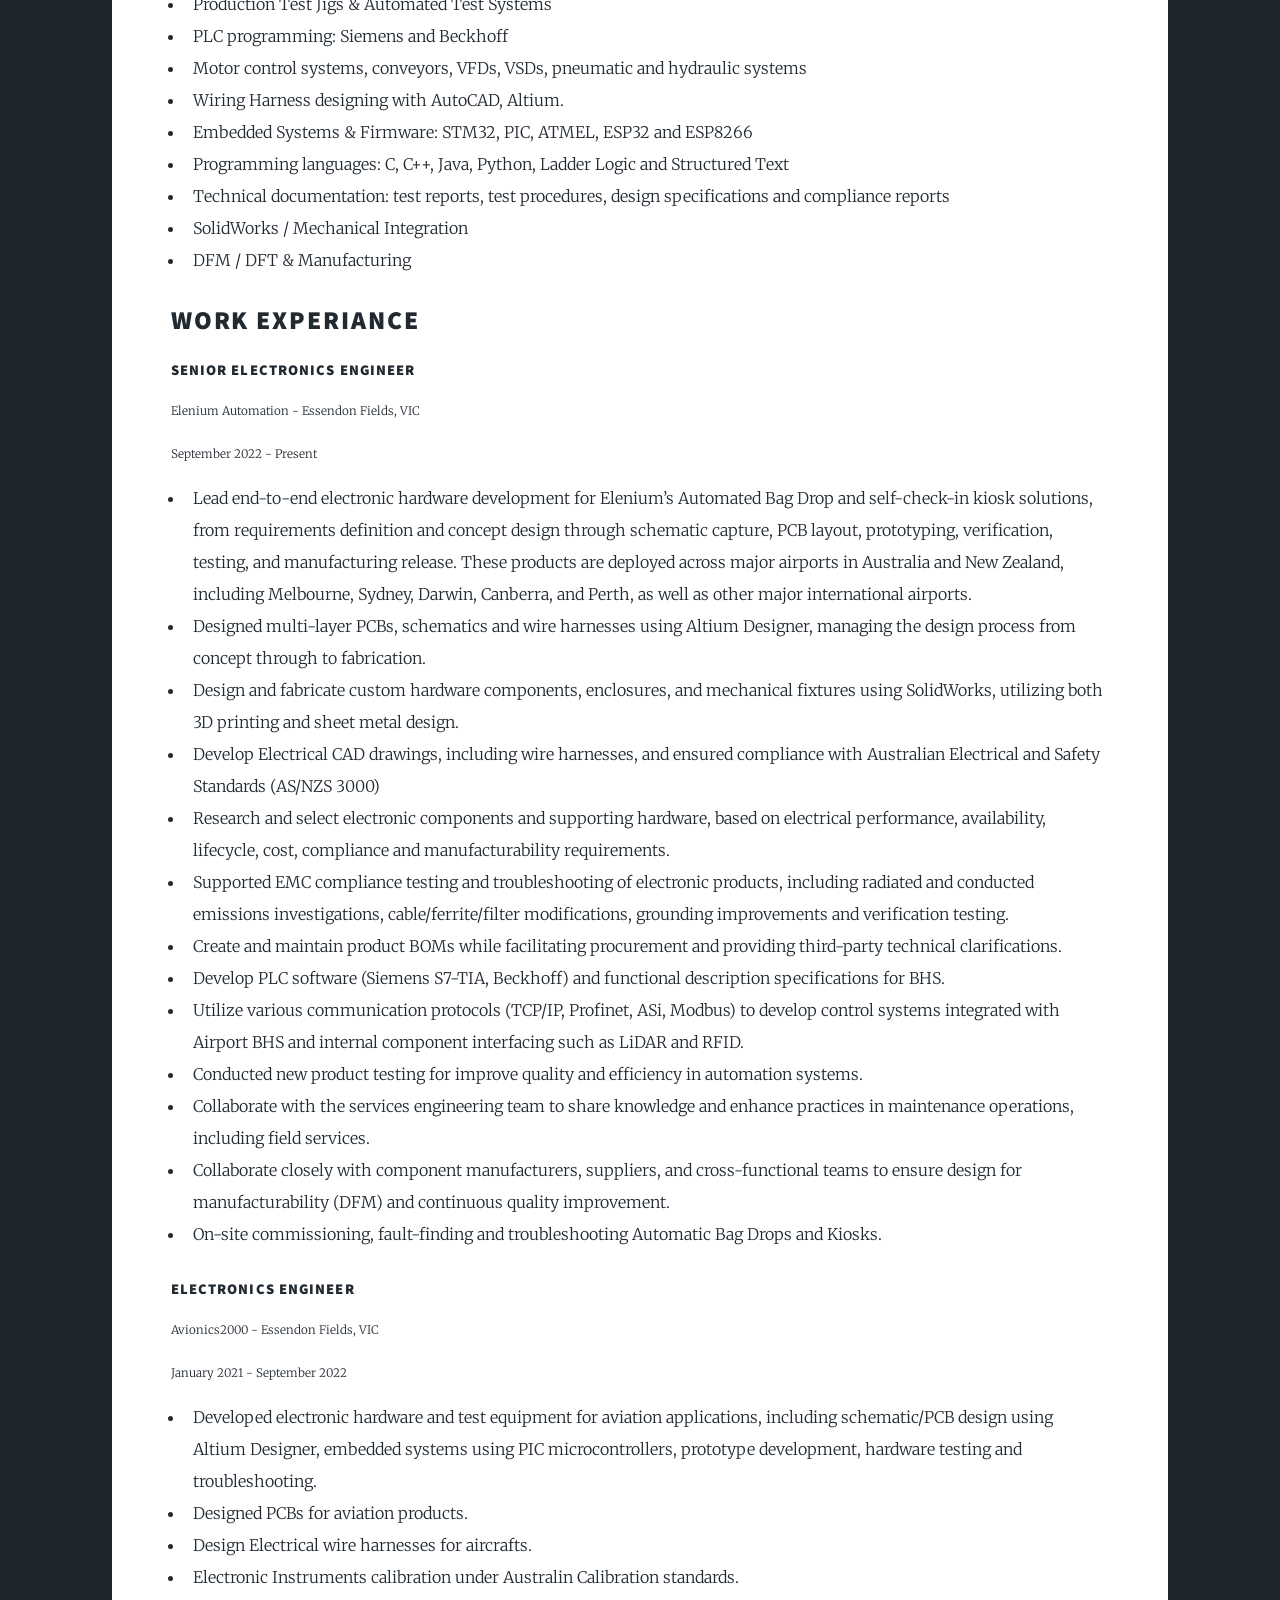
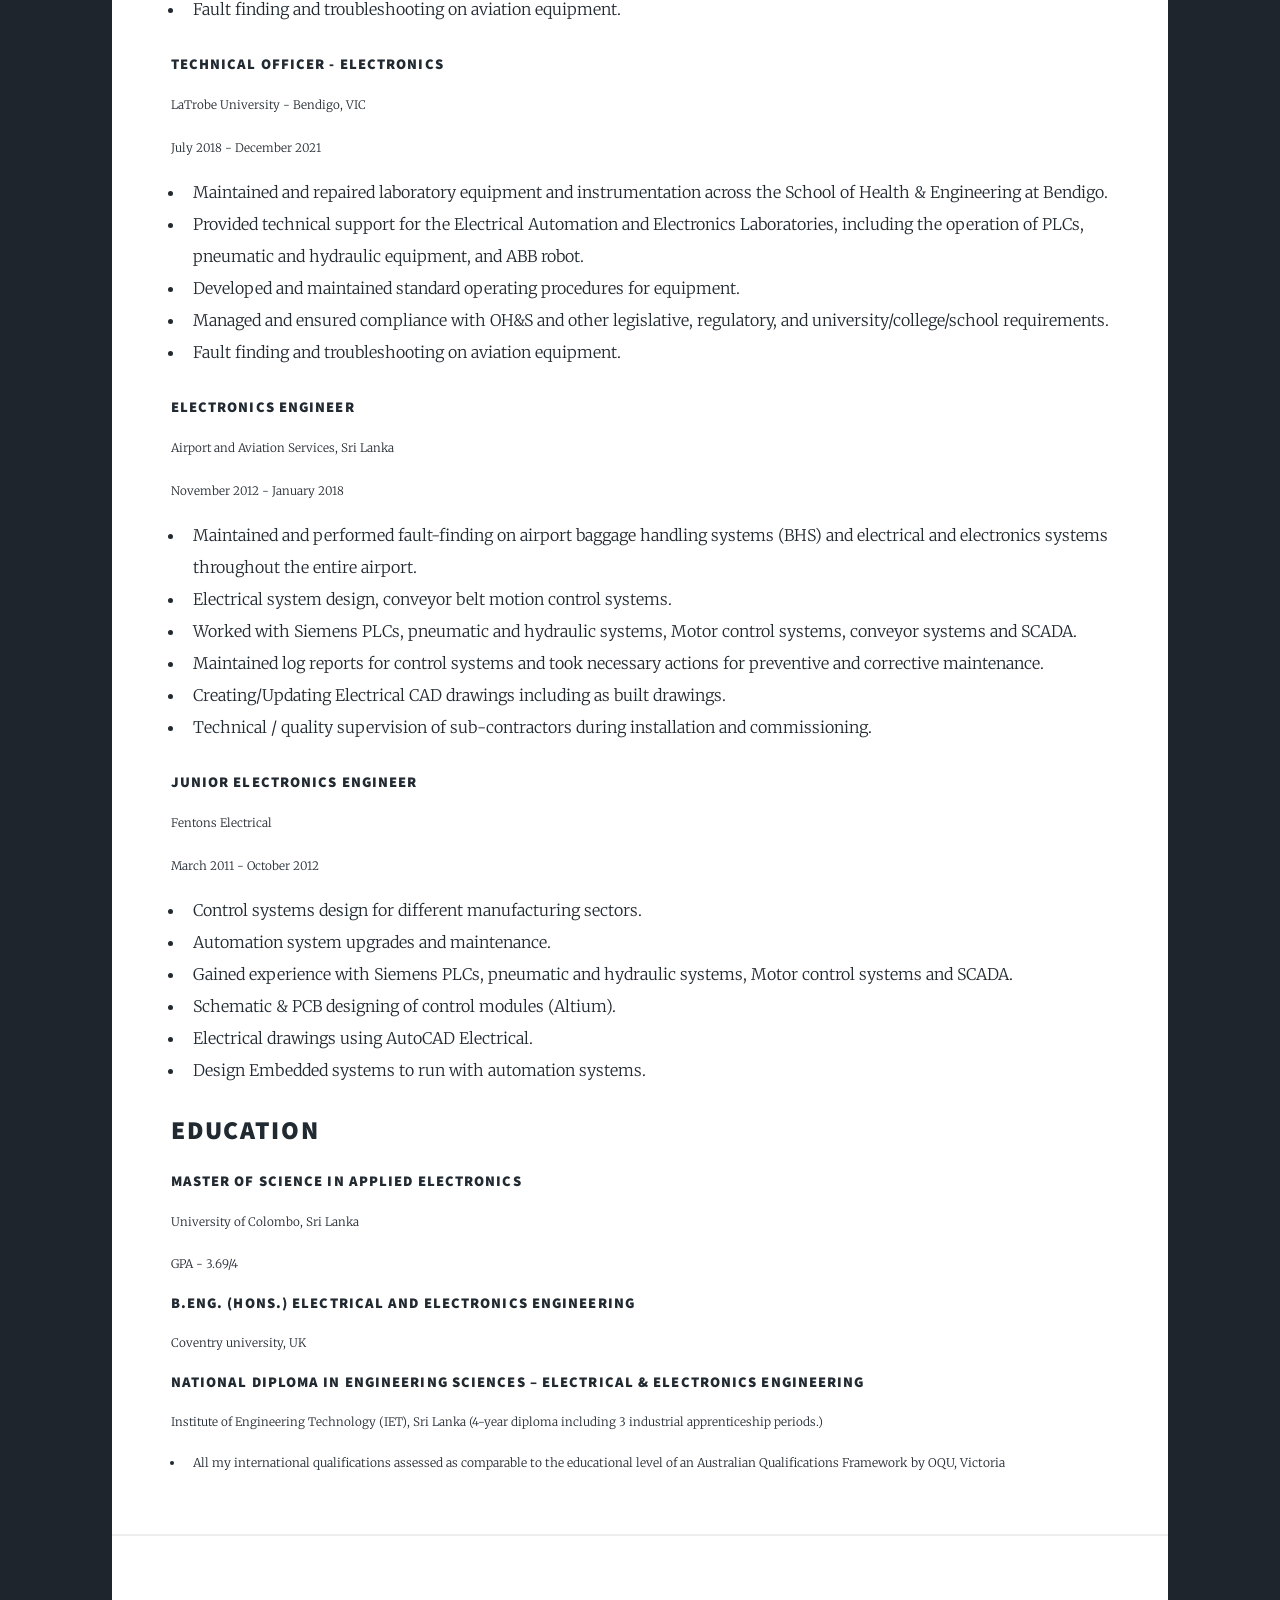
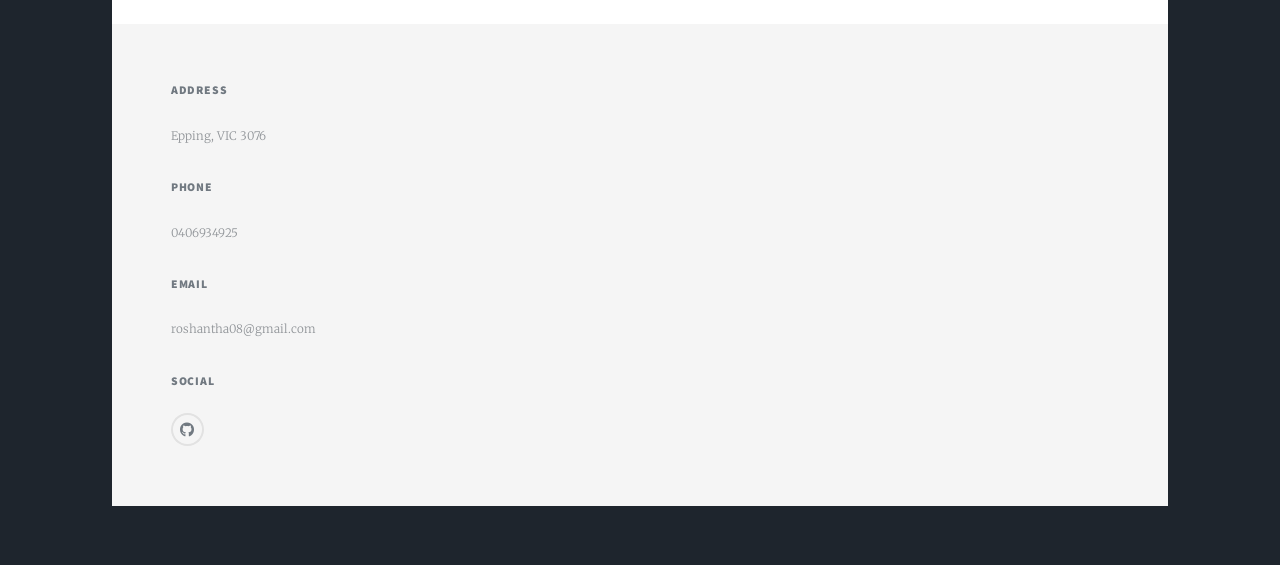
==== commit eb846c98: "Update index.html" ====
--- a/index.html
+++ b/index.html
@@ -70,9 +70,7 @@
 										<li>Production Test Jigs & Automated Test Systems</li>
 										<li>PLC programming: Siemens and Beckhoff</li>
 										<li>Motor control systems, conveyors, VFDs, VSDs, pneumatic and hydraulic systems</li>
-										<li>Robot Programming - ABB robot</li>
 										<li>Wiring Harness designing with AutoCAD, Altium.</li>
-										<li>Electrical Schematics design with EPLAN P8</li>
 										<li>Embedded Systems & Firmware: STM32, PIC, ATMEL, ESP32 and ESP8266</li>
 										<li>Programming languages: C, C++, Java, Python, Ladder Logic and Structured Text</li>
 										<li>Technical documentation: test reports, test procedures, design specifications and compliance reports</li>
@@ -87,21 +85,23 @@
 								</header>
 								<article>
 									<header>
-										<h4>Senior Electrical Engineer<br /></a></h4>
+										<h4>Senior Electronics Engineer<br /></a></h4>
 										<span class="date">Elenium Automation - Essendon Fields, VIC</span>
 										<span class="date">September 2022 - Present</span>
 									</header>
 									<ul style="text-align: left; line-height: 2; font-size: 16px;">
-										<li>Design and develop electrical automation systems for airports, including automatic bag drops and self-check-in kiosks, for Australian and international airports.</li>
-										<li>Led projects from concept to client handover, including detailed control system architecture design, costing, and project management.</li>
-										<li>Design conveyor belt motion control systems using VFD and DC drivers.</li>
+										<li>Lead end-to-end electronic hardware development for Elenium’s Automated Bag Drop and self-check-in kiosk solutions, from requirements definition and concept design through schematic capture, PCB layout, prototyping, verification, testing, and manufacturing release. These products are deployed across major airports in Australia and New Zealand, including Melbourne, Sydney, Darwin, Canberra, and Perth, as well as other major international airports.</li>
+										<li>Designed multi-layer PCBs, schematics and wire harnesses using Altium Designer, managing the design process from concept through to fabrication.</li>
+										<li>Design and fabricate custom hardware components, enclosures, and mechanical fixtures using SolidWorks, utilizing both 3D printing and sheet metal design.</li>
 										<li>Develop Electrical CAD drawings, including wire harnesses, and ensured compliance with Australian Electrical and Safety Standards (AS/NZS 3000)</li>
+										<li>Research and select electronic components and supporting hardware, based on electrical performance, availability, lifecycle, cost, compliance and manufacturability requirements.</li>
+										<li>Supported EMC compliance testing and troubleshooting of electronic products, including radiated and conducted emissions investigations, cable/ferrite/filter modifications, grounding improvements and verification testing.</li>
 										<li>Create and maintain product BOMs while facilitating procurement and providing third-party technical clarifications.</li>
 										<li>Develop PLC software (Siemens S7-TIA, Beckhoff) and functional description specifications for BHS.</li>
 										<li>Utilize various communication protocols (TCP/IP, Profinet, ASi, Modbus) to develop control systems integrated with Airport BHS and internal component interfacing such as LiDAR and RFID.</li>
 										<li>Conducted new product testing for improve quality and efficiency in automation systems.</li>
 										<li>Collaborate with the services engineering team to share knowledge and enhance practices in maintenance operations, including field services.</li>
-										<li>Delivered cost-reduction initiatives in production, working closely with suppliers and procurement teams.</li>
+										<li>Collaborate closely with component manufacturers, suppliers, and cross-functional teams to ensure design for manufacturability (DFM) and continuous quality improvement.</li>
 										<li>On-site commissioning, fault-finding and troubleshooting Automatic Bag Drops and Kiosks.</li>
 									</ul>
 								</article>
@@ -112,7 +112,7 @@
 										<span class="date">January 2021 - September 2022</span>
 									</header>
 									<ul style="text-align: left; line-height: 2; font-size: 16px;">
-										<li>Conducted R&D and new product development for aviation.</li>
+										<li>Developed electronic hardware and test equipment for aviation applications, including schematic/PCB design using Altium Designer, embedded systems using PIC microcontrollers, prototype development, hardware testing and troubleshooting. </li>
 										<li>Designed PCBs for aviation products.</li>
 										<li>Design Electrical wire harnesses for aircrafts.</li>
 										<li>Electronic Instruments calibration under Australin Calibration standards.</li>
@@ -121,7 +121,7 @@
 								</article>
 								<article>
 									<header>
-										<h4>Technical Officer - Electrical<br /></a></h4>
+										<h4>Technical Officer - Electronics<br /></a></h4>
 										<span class="date">LaTrobe University - Bendigo, VIC</span>
 										<span class="date">July 2018 - December 2021</span>
 									</header>
@@ -135,7 +135,7 @@
 								</article>
 								<article>
 									<header>
-										<h4>Electrical Engineer<br /></a></h4>
+										<h4>Electronics Engineer<br /></a></h4>
 										<span class="date">Airport and Aviation Services, Sri Lanka</span>
 										<span class="date">November 2012 - January 2018</span>
 									</header>
@@ -150,7 +150,7 @@
 								</article>
 								<article>
 									<header>
-										<h4>Junior Electrical Engineer<br /></a></h4>
+										<h4>Junior Electronics Engineer<br /></a></h4>
 										<span class="date">Fentons Electrical</span>
 										<span class="date">March 2011 - October 2012</span>
 									</header>
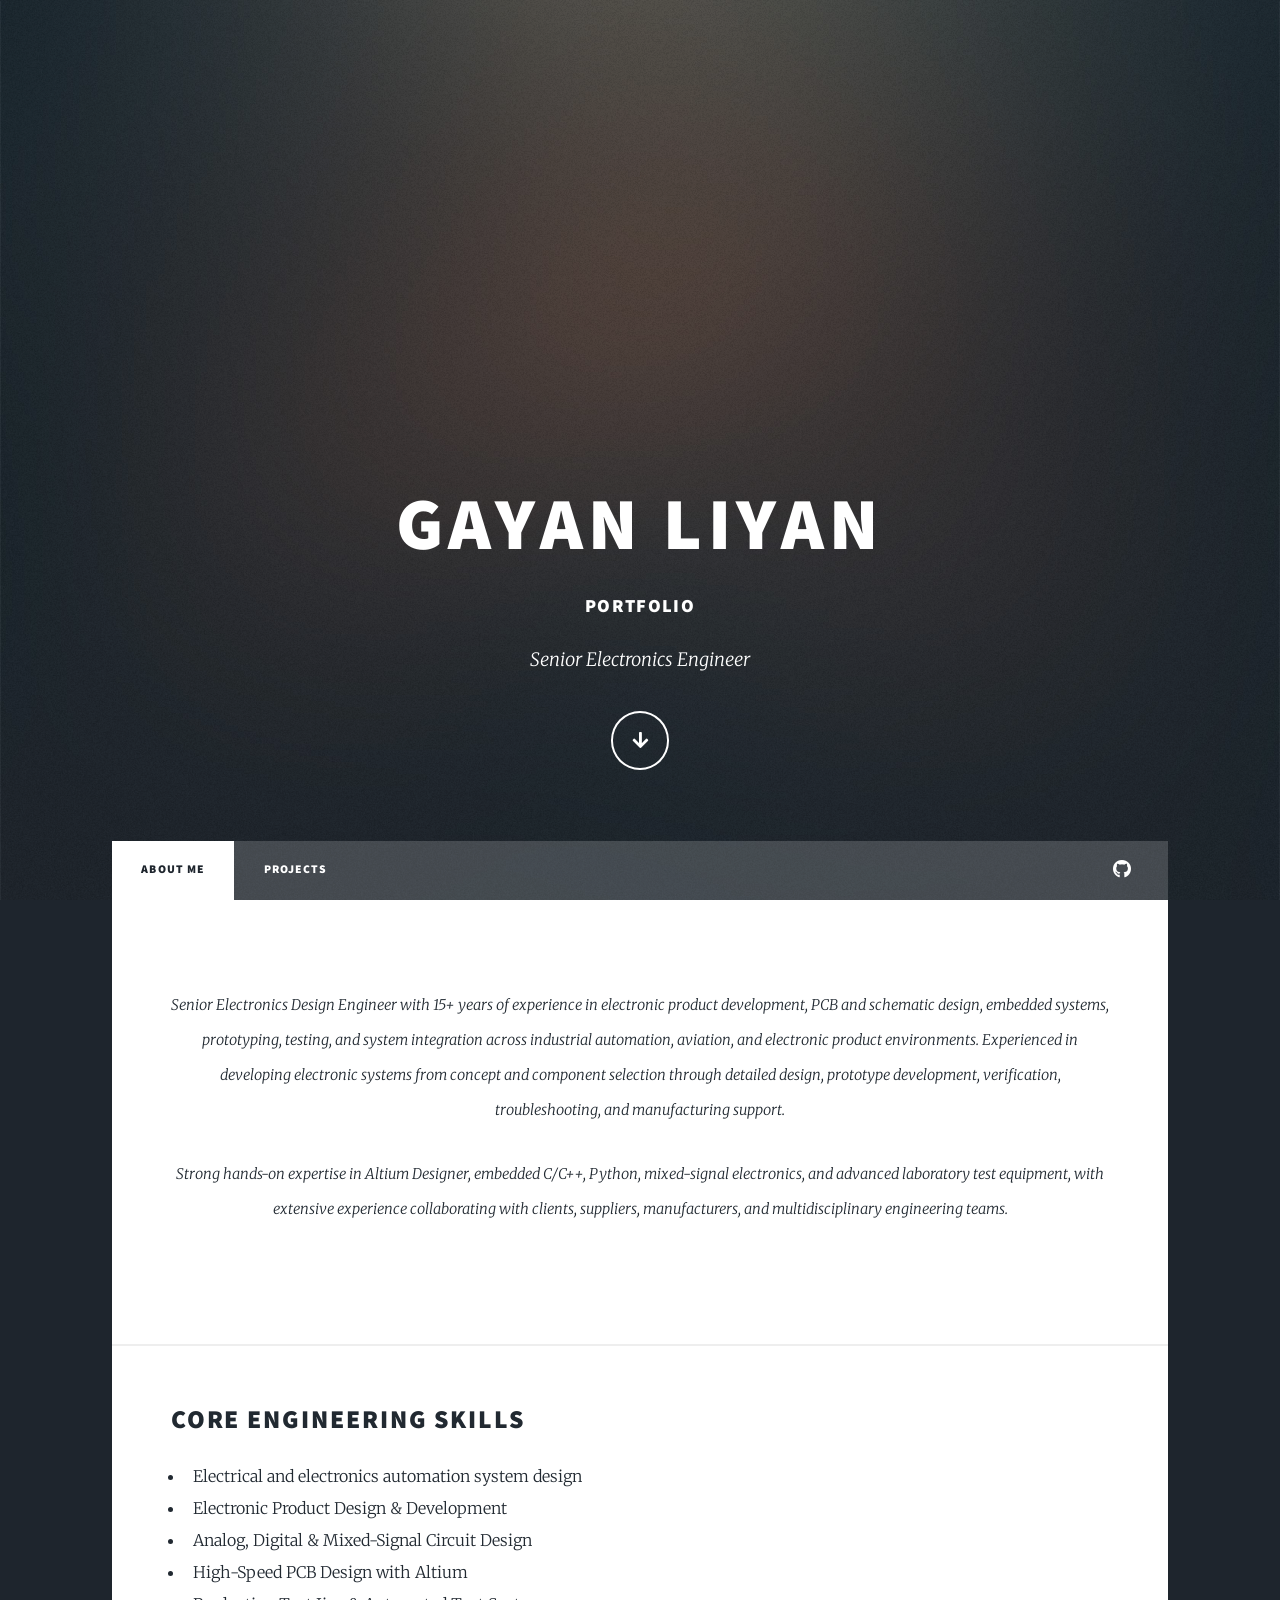
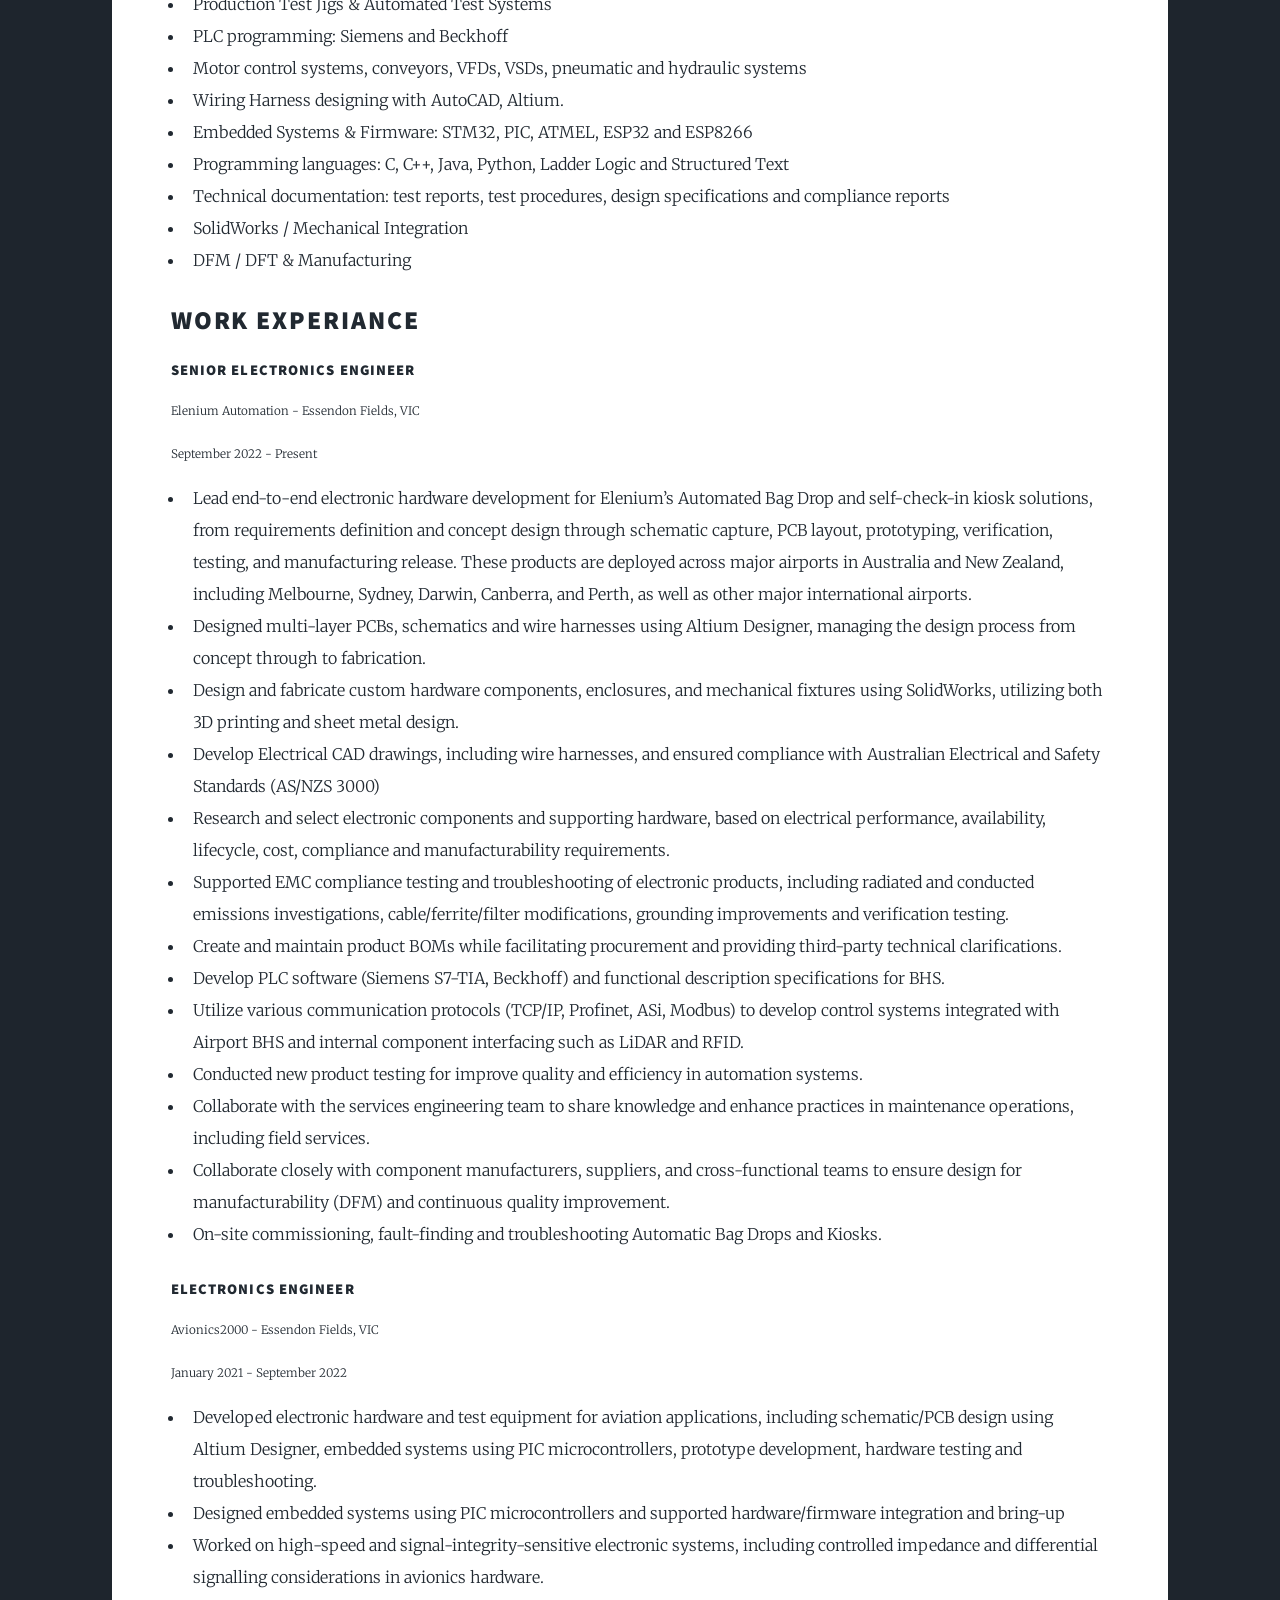
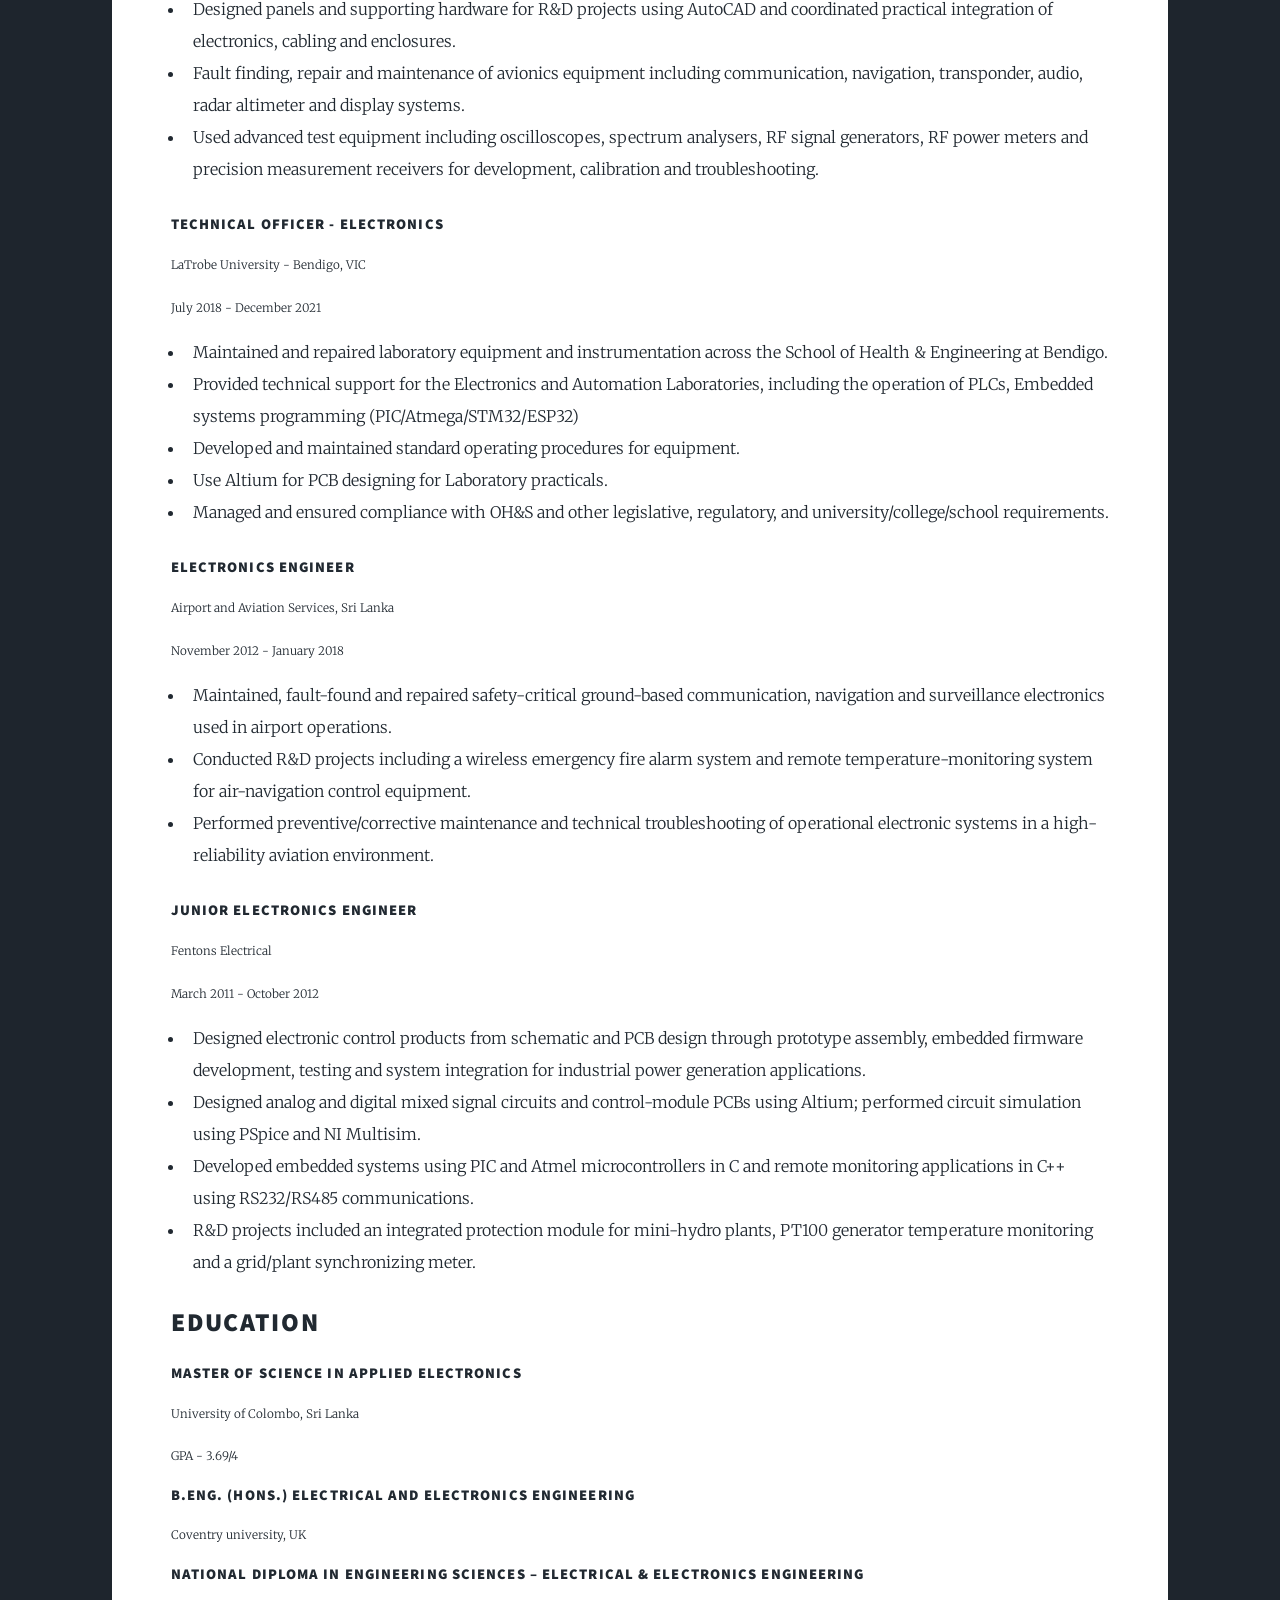
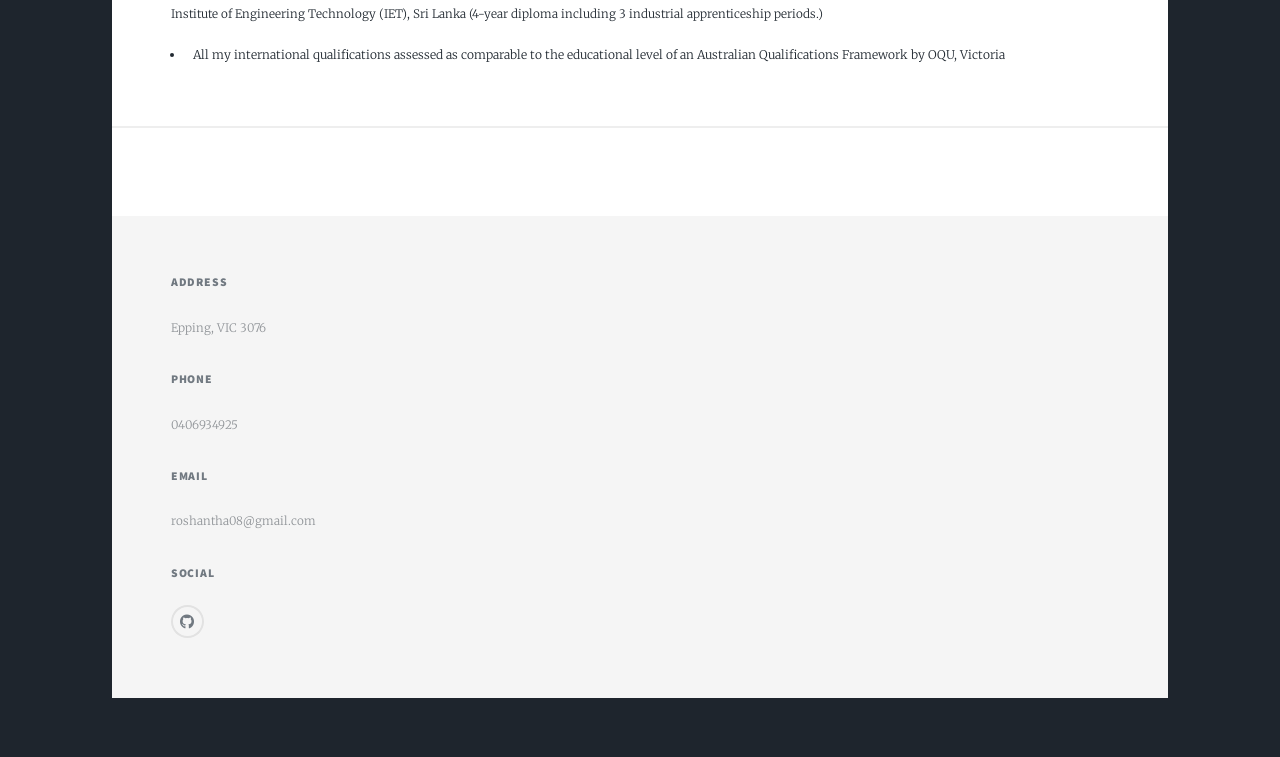
==== commit 5232a7c7: "Update index.html" ====
--- a/index.html
+++ b/index.html
@@ -6,7 +6,7 @@
 -->
 <html>
 	<head>
-		<title>Gayan Roshantha - Profile</title>
+		<title>Gayan Liyan - Profile</title>
 		<meta charset="utf-8" />
 		<meta name="viewport" content="width=device-width, initial-scale=1, user-scalable=no" />
 		<link rel="stylesheet" href="assets/css/main.css" />
@@ -19,7 +19,7 @@
 
 				<!-- Intro -->
 					<div id="intro">
-						<h1>GAYAN ROSHANTHA<br /></h1>
+						<h1>GAYAN LIYAN<br /></h1>
 						<h3>PORTFOLIO</h3>
 						<p>Senior Electronics Engineer</a></p>
 						<ul class="actions">
@@ -113,10 +113,11 @@
 									</header>
 									<ul style="text-align: left; line-height: 2; font-size: 16px;">
 										<li>Developed electronic hardware and test equipment for aviation applications, including schematic/PCB design using Altium Designer, embedded systems using PIC microcontrollers, prototype development, hardware testing and troubleshooting. </li>
-										<li>Designed PCBs for aviation products.</li>
-										<li>Design Electrical wire harnesses for aircrafts.</li>
-										<li>Electronic Instruments calibration under Australin Calibration standards.</li>
-										<li>Fault finding and troubleshooting on aviation equipment.</li>
+										<li>Designed embedded systems using PIC microcontrollers and supported hardware/firmware integration and bring-up</li>
+										<li>Worked on high-speed and signal-integrity-sensitive electronic systems, including controlled impedance and differential signalling considerations in avionics hardware.</li>
+										<li>Designed panels and supporting hardware for R&D projects using AutoCAD and coordinated practical integration of electronics, cabling and enclosures.</li>
+										<li>Fault finding, repair and maintenance of avionics equipment including communication, navigation, transponder, audio, radar altimeter and display systems.</li>
+										<li>Used advanced test equipment including oscilloscopes, spectrum analysers, RF signal generators, RF power meters and precision measurement receivers for development, calibration and troubleshooting.</li>
 									</ul>
 								</article>
 								<article>
@@ -127,10 +128,10 @@
 									</header>
 									<ul style="text-align: left; line-height: 2; font-size: 16px;">
 										<li>Maintained and repaired laboratory equipment and instrumentation across the School of Health & Engineering at Bendigo.</li>
-										<li>Provided technical support for the Electrical Automation and Electronics Laboratories, including the operation of PLCs, pneumatic and hydraulic equipment, and ABB robot.</li>
+										<li>Provided technical support for the Electronics and Automation Laboratories, including the operation of PLCs, Embedded systems programming (PIC/Atmega/STM32/ESP32)</li>
 										<li>Developed and maintained standard operating procedures for equipment.</li>
+										<li>Use Altium for PCB designing for Laboratory practicals.</li>
 										<li>Managed and ensured compliance with OH&S and other legislative, regulatory, and university/college/school requirements.</li>
-										<li>Fault finding and troubleshooting on aviation equipment.</li>
 									</ul>
 								</article>
 								<article>
@@ -140,12 +141,9 @@
 										<span class="date">November 2012 - January 2018</span>
 									</header>
 									<ul style="text-align: left; line-height: 2; font-size: 16px;">
-										<li>Maintained and performed fault-finding on airport baggage handling systems (BHS) and electrical and electronics systems throughout the entire airport.</li>
-										<li>Electrical system design, conveyor belt motion control systems.</li>
-										<li>Worked with Siemens PLCs, pneumatic and hydraulic systems, Motor control systems, conveyor systems and SCADA.</li>
-										<li>Maintained log reports for control systems and took necessary actions for preventive and corrective maintenance.</li>
-										<li>Creating/Updating Electrical CAD drawings including as built drawings.</li>
-										<li>Technical / quality supervision of sub-contractors during installation and commissioning.</li>
+										<li>Maintained, fault-found and repaired safety-critical ground-based communication, navigation and surveillance electronics used in airport operations.</li>
+										<li>Conducted R&D projects including a wireless emergency fire alarm system and remote temperature-monitoring system for air-navigation control equipment.</li>
+										<li>Performed preventive/corrective maintenance and technical troubleshooting of operational electronic systems in a high-reliability aviation environment.</li>
 									</ul>
 								</article>
 								<article>
@@ -155,12 +153,10 @@
 										<span class="date">March 2011 - October 2012</span>
 									</header>
 									<ul style="text-align: left; line-height: 2; font-size: 16px;">
-										<li>Control systems design for different manufacturing sectors.</li>
-										<li>Automation system upgrades and maintenance.</li>
-										<li>Gained experience with Siemens PLCs, pneumatic and hydraulic systems, Motor control systems and SCADA.</li>
-										<li>Schematic & PCB designing of control modules (Altium).</li>
-										<li>Electrical drawings using AutoCAD Electrical.</li>
-										<li>Design Embedded systems to run with automation systems.</li>
+										<li>Designed electronic control products from schematic and PCB design through prototype assembly, embedded firmware development, testing and system integration for industrial power generation applications.</li>
+										<li>Designed analog and digital mixed signal circuits and control-module PCBs using Altium; performed circuit simulation using PSpice and NI Multisim.</li>
+										<li>Developed embedded systems using PIC and Atmel microcontrollers in C and remote monitoring applications in C++ using RS232/RS485 communications.</li>
+										<li>R&D projects included an integrated protection module for mini-hydro plants, PT100 generator temperature monitoring and a grid/plant synchronizing meter.</li>
 									</ul>
 								</article>
 								<header>
